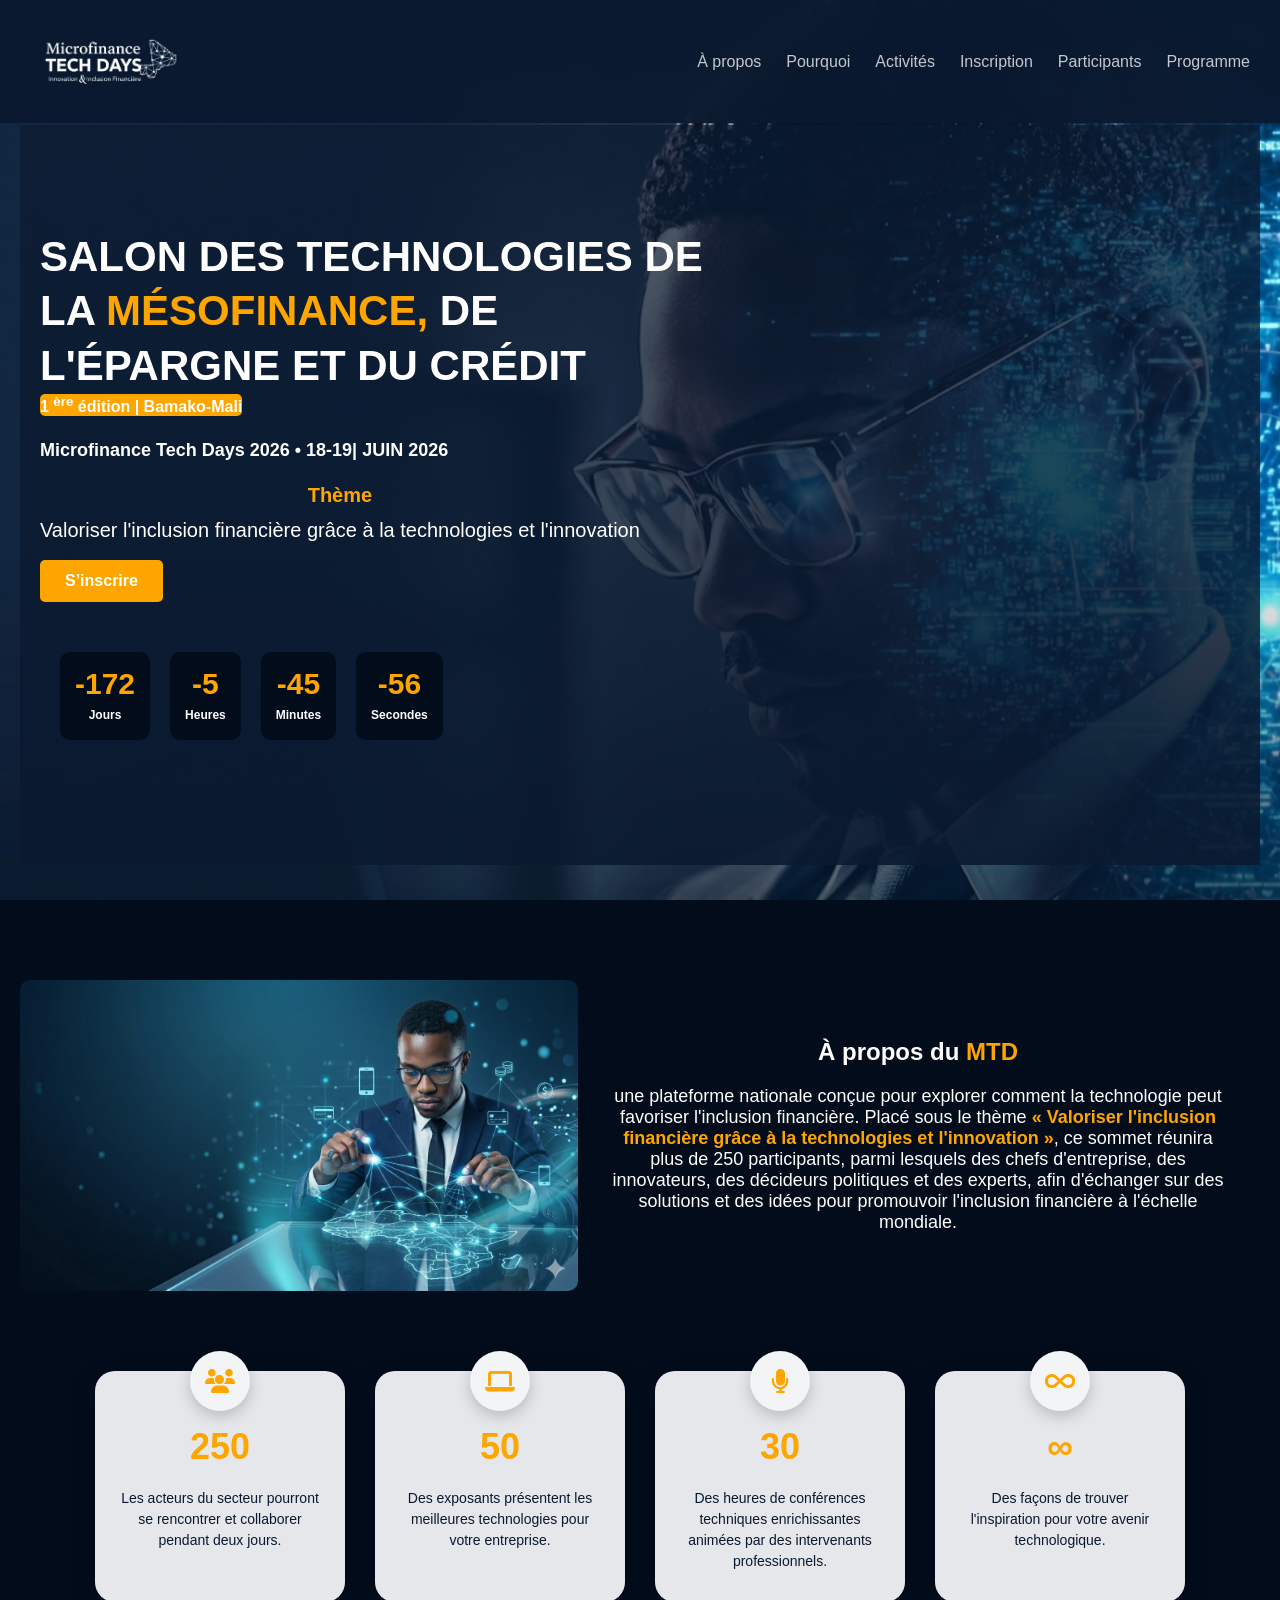
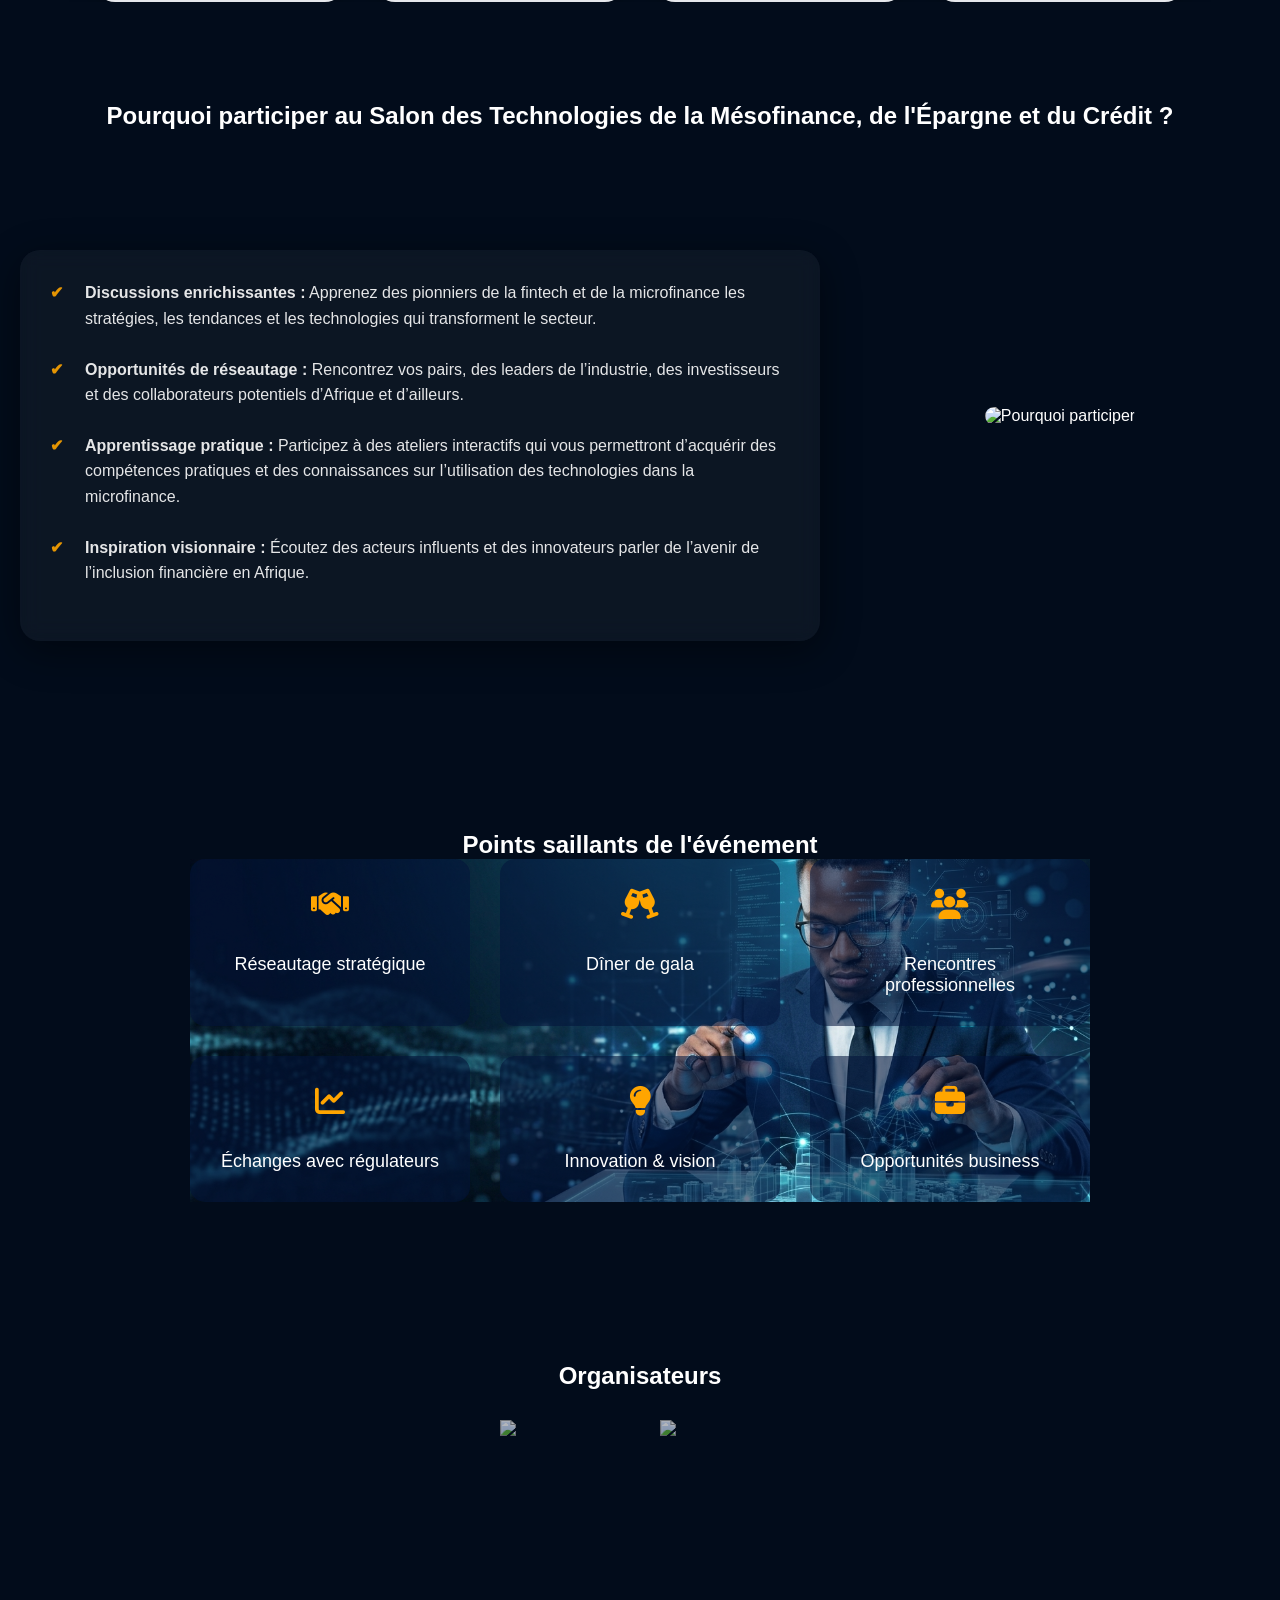
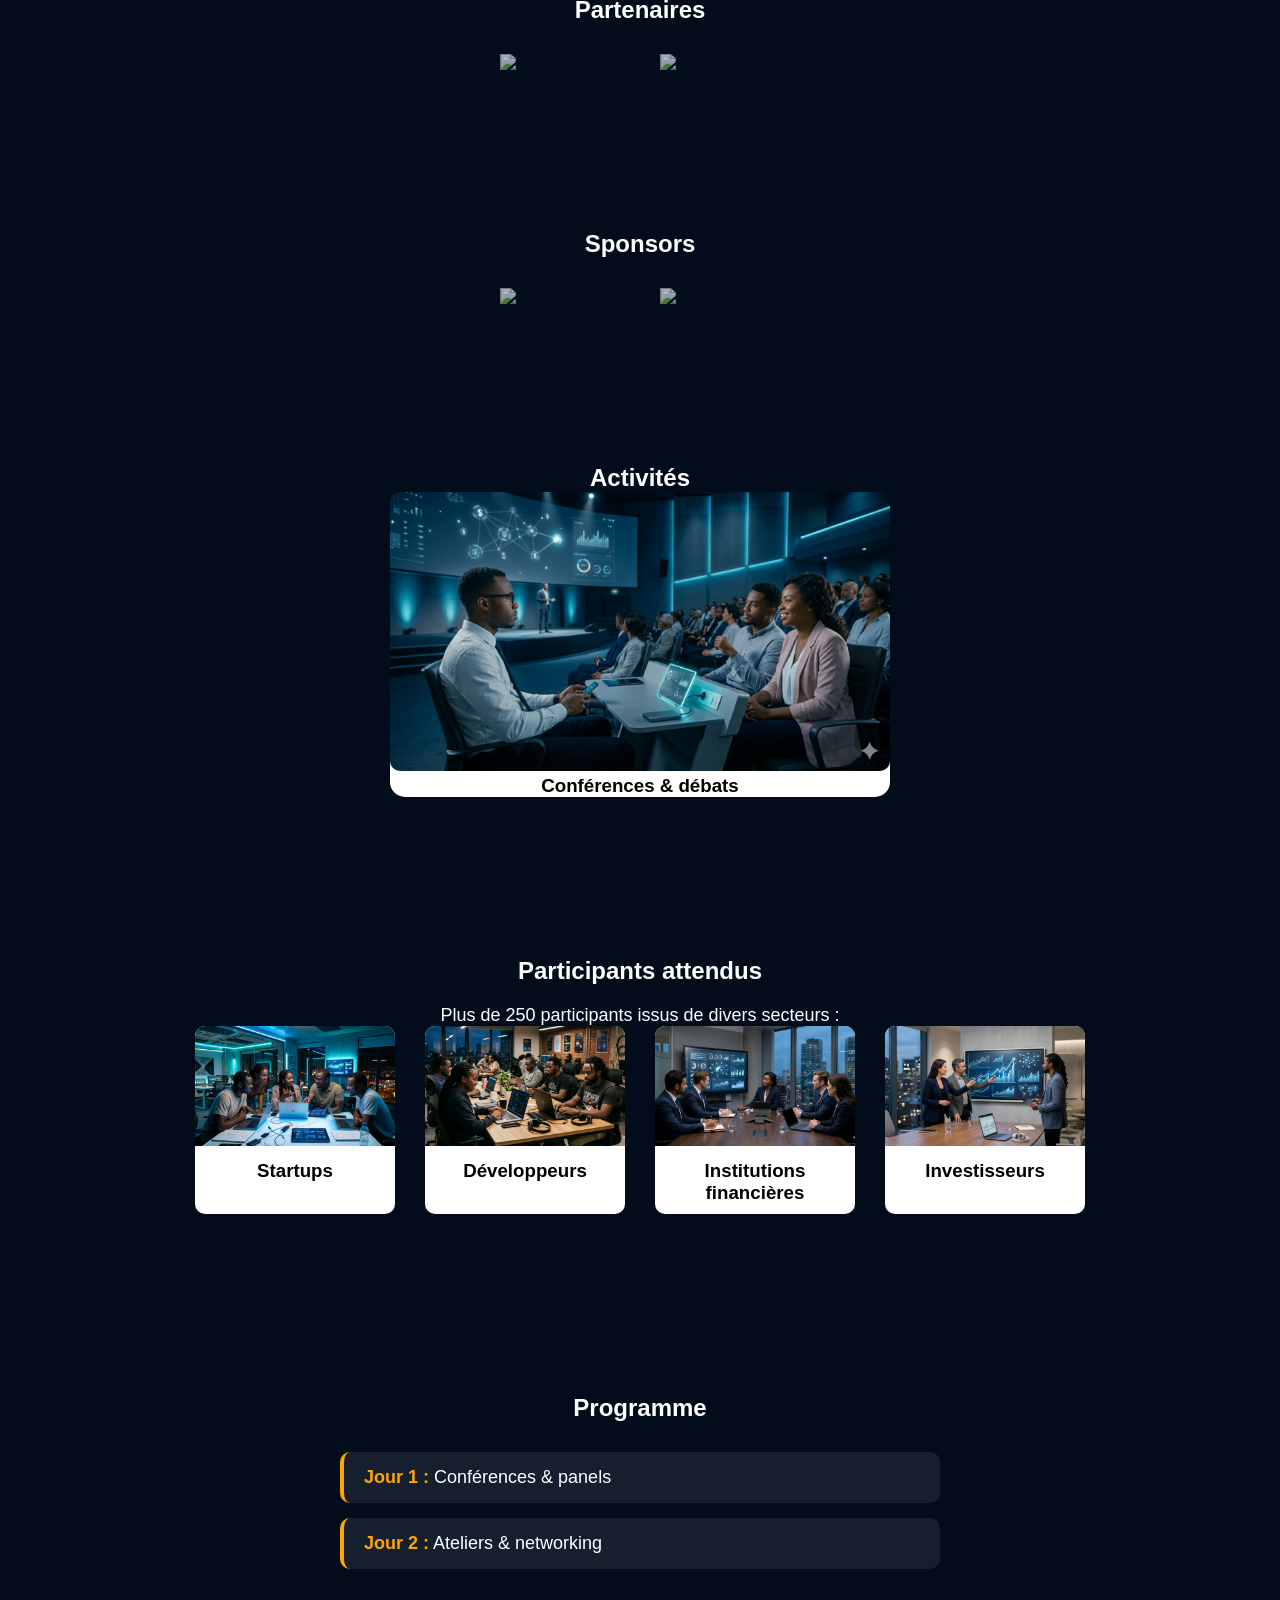
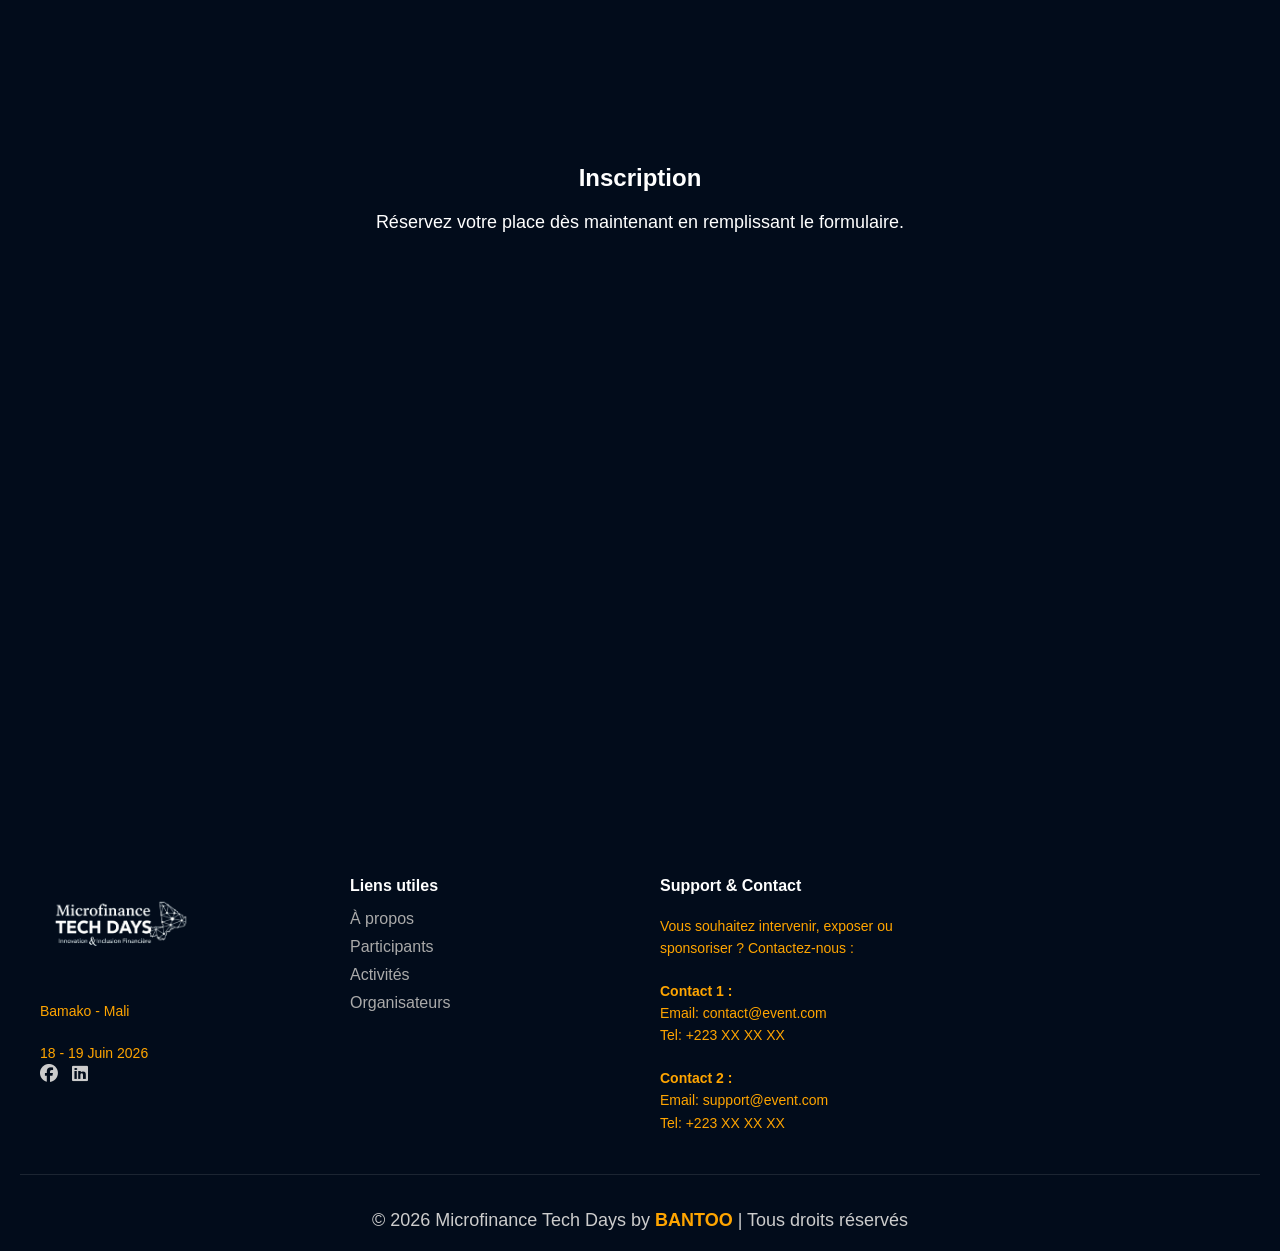
==== index.html @ 93ef6fa2 "Ajout de la setion sponsors, partenaires, organisateurs avec l'ajustement de la page et du footer" ====
<!DOCTYPE html>
<html lang="fr">
<head>
  <meta charset="UTF-8">
  <title>Microfinance Tech Days</title>
  <meta name="viewport" content="width=device-width, initial-scale=1.0">
  <link rel="stylesheet" href="https://cdnjs.cloudflare.com/ajax/libs/font-awesome/6.5.0/css/all.min.css">
  <link rel="stylesheet" href="style.css">
</head>
<body>

<!-- NAVBAR -->
<header>
  <nav class="navbar">
    
    <div class="nav-left">
      <img src="images/logos.png" alt="logo" class="navbar-logo">
    </div>
    <div class="menu-toggle">&#9776;</div>

    <ul class="nav-links">
      <li><a href="#about">À propos</a></li>
      <li><a href="#why">Pourquoi</a></li>
      <li><a href="#activities">Activités</a></li>
      <li><a href="#inscription">Inscription</a></li>
      <li><a href="#participants">Participants</a></li>
      <li><a href="#program">Programme</a></li>
    </ul>

  </nav>
</header>

<!-- HERO -->
<section id="accueil" class="hero ">
  <div class="overlay">
    <h1>SALON DES TECHNOLOGIES DE LA <strong >MÉSOFINANCE,</strong> DE L'ÉPARGNE ET DU CRÉDIT </h1>
    <h4 class="fade-in-delay">1 <sup>ère</sup> édition | Bamako-Mali</h4>
    <p class="fade-in-delay">Microfinance Tech Days 2026 • 18-19| JUIN 2026</p>

    <h2 class="fade-in-delay">Valoriser l'inclusion financière grâce à la technologies et l'innovation </h2>
    <a href="#inscription" class="btn fade-in-delay">S’inscrire</a>
    <div class="countdown">
    <div><span id="days">0</span><p>Jours</p></div>
    <div><span id="hours">0</span><p>Heures</p></div>
    <div><span id="minutes">0</span><p>Minutes</p></div>
    <div><span id="seconds">0</span><p>Secondes</p></div>
  </div>
  </div>
</section>

<!-- ABOUT -->
<section id="about" class="fade-up">
   <div class="about-container">
    <img src="images/about.png" alt="about">
    
    <div class="text">
      <h2>À propos du <strong >MTD</strong></h2>
      <p>
        une plateforme nationale conçue pour explorer comment la technologie peut favoriser l'inclusion financière. 
        Placé sous le thème <strong>« Valoriser l'inclusion financière grâce à la technologies et l'innovation »</strong>, ce sommet réunira 
        plus de 250 participants, parmi lesquels des chefs d'entreprise, des innovateurs, des décideurs politiques et des experts, 
        afin d'échanger sur des solutions et des idées pour promouvoir l'inclusion financière à l'échelle mondiale.
      </p>
    </div>
  </div>
</section>

<!-- STATS -->
<div class="stats">
  
  <div class="stat-card">
    <div class="icon"><i class="fas fa-users"></i></div>
    <h3>250</h3>
    <p>Les acteurs du secteur pourront se rencontrer et collaborer pendant deux jours.</p>
  </div>

  <div class="stat-card">
    <div class="icon"><i class="fas fa-laptop"></i></div>
    <h3>50</h3>
    <p>Des exposants présentent les meilleures technologies pour votre entreprise.</p>
  </div>

  <div class="stat-card">
    <div class="icon"><i class="fas fa-microphone"></i></div>
    <h3>30</h3>
    <p>Des heures de conférences techniques enrichissantes animées par des intervenants professionnels.</p>
  </div>

  <div class="stat-card">
    <div class="icon"><i class="fas fa-infinity"></i></div>
    <h3>∞</h3>
    <p>Des façons de trouver l'inspiration pour votre avenir technologique.</p>
  </div>

</div> 

<section id="why" class="fade-up">
  <h2>Pourquoi participer  au Salon des Technologies de la Mésofinance, de l'Épargne et du Crédit ?</h2>

  <div class="why-container">

    <div class="why-text">
      <ol>
        <li>
          <strong>Discussions enrichissantes :</strong>
          Apprenez des pionniers de la fintech et de la microfinance les stratégies, les tendances et les technologies qui transforment le secteur.
        </li>

        <li>
          <strong>Opportunités de réseautage :</strong>
          Rencontrez vos pairs, des leaders de l’industrie, des investisseurs et des collaborateurs potentiels d’Afrique et d’ailleurs.
        </li>

        <li>
          <strong>Apprentissage pratique :</strong>
          Participez à des ateliers interactifs qui vous permettront d’acquérir des compétences pratiques et des connaissances sur l’utilisation des technologies dans la microfinance.
        </li>

        <li>
          <strong>Inspiration visionnaire :</strong>
          Écoutez des acteurs influents et des innovateurs parler de l’avenir de l’inclusion financière en Afrique.
        </li>
      </ol>
    </div>

    <div class="why-image">
      <img src="images/why.png" alt="Pourquoi participer">
    </div>

  </div>
</section>
<!-- HIGHLIGHTS -->
<section id="highlights" class="fade-up">
  <h2>Points saillants de l'événement</h2>

  <div class="highlights-grid">

    <div class="highlight-item">
      <i class="fas fa-handshake"></i>
      <p>Réseautage stratégique</p>
    </div>

    <div class="highlight-item">
      <i class="fas fa-glass-cheers"></i>
      <p>Dîner de gala</p>
    </div>

    <div class="highlight-item">
      <i class="fas fa-users"></i>
      <p>Rencontres professionnelles</p>
    </div>

    <div class="highlight-item">
      <i class="fas fa-chart-line"></i>
      <p>Échanges avec régulateurs</p>
    </div>

    <div class="highlight-item">
      <i class="fas fa-lightbulb"></i>
      <p>Innovation & vision</p>
    </div>

    <div class="highlight-item">
      <i class="fas fa-briefcase"></i>
      <p>Opportunités business</p>
    </div>

  </div>
</section>

<!-- ORGANIZERS -->
<section id="organizers" class="fade-up">
  <h2>Organisateurs</h2>
  <div class="logos">
    <img src="images/org1.png">
    <img src="images/org2.png">
  </div>
</section>

<!-- PARTNERS -->
<section id="partners" class="fade-up">
  <h2>Partenaires</h2>
  <div class="logos">
    <img src="images/partner1.png">
      <img src="images/partner2.png">
  </div>
</section>

<!-- SPONSORS -->
<section id="sponsors" class="fade-up">
  <h2>Sponsors</h2>
  <div class="logos">
    <img src="images/sponsor1.png">
    <img src="images/sponsor2.png">
  </div>
</section>


<!-- ACTIVITIES -->
<section id="activities">
  <div class="activities-container">
    <h2>Activités</h2>
    <div class="carousel">
      <div class="card active">
        <img src="images/conference.png" alt="">
        <h3>Conférences & débats</h3>
      </div>

      <div class="card">
        <img src="images/exposition.png" alt="">
        <h3>Expositions & démonstrations</h3>
      </div>

      <div class="card">
        <img src="images/atelier.png" alt="">
        <h3>Ateliers</h3>
      </div>
    </div>
  </div>
</section>

<section id="participants" class="fade-up">
  <h2>Participants attendus</h2>
  <p>Plus de 250 participants issus de divers secteurs :</p>

  <div class="participants-container">
    
    <div class="participant-card">
      <img src="images/startup.png" alt="">
      <h3>Startups</h3>
    </div>

    <div class="participant-card">
      <img src="images/dev.png" alt="">
      <h3>Développeurs</h3>
    </div>

    <div class="participant-card">
      <img src="images/institution.png" alt="">
      <h3>Institutions financières</h3>
    </div>

    <div class="participant-card">
      <img src="images/investisseur.png" alt="">
      <h3>Investisseurs</h3>
    </div>

  </div>
</section>

<!-- PROGRAM -->
<section id="program" class="fade-up">
  <h2>Programme</h2>
  <p><strong>Jour 1 :</strong> Conférences & panels</p>
  <p><strong>Jour 2 :</strong> Ateliers & networking</p>
</section>

<!-- INSCRIPTION -->
<section id="inscription" class="fade-up">
  <h2>Inscription</h2>
  <p>Réservez votre place dès maintenant en remplissant le formulaire.</p>
  <div class="form-container"> 
    <iframe 
      src="https://forms.gle/xiPjMH4er3DZVUmT6"
      width="100%" 
      height="500"
      frameborder="0">
    </iframe>
  </div>
</section>

<!-- FOOTER -->
<footer>

  <div class="footer-container">

    <div class="footer-col">
      <img src="images/logos.png" alt="logo" class="footer-logo">
      <p>Bamako - Mali</p>
      <p>18 - 19 Juin 2026</p>

      <div class="socials" >
        <i class="fab fa-facebook"></i>
        <i class="fab fa-linkedin"></i>
      </div>
    </div>

    <div class="footer-col">
      <h4>Liens utiles</h4>
      <ul>
        <li><a href="#about">À propos</a></li>
        <li><a href="#participants">Participants</a></li>
        <li><a href="#activities">Activités</a></li>
        <li><a href="#organizers">Organisateurs</a></li>
      </ul>
    </div>

<!--     
    <div class="footer-col">
      <h4>Informations</h4>
      <ul>
        <li><a href="#">Politique de confidentialité</a></li>
        <li><a href="#">Conditions d'utilisation</a></li>
      </ul>
    </div> -->

    <div class="footer-col">
      <h4>Support & Contact</h4>
      <p>Vous souhaitez intervenir, exposer ou sponsoriser ? Contactez-nous :</p>

      <p><strong>Contact 1 :</strong><br>
      Email: contact@event.com<br>
      Tel: +223 XX XX XX</p>

      <p><strong>Contact 2 :</strong><br>
      Email: support@event.com<br>
      Tel: +223 XX XX XX</p>
    </div>

  </div>

  <div class="footer-bottom">
    <p>© 2026 Microfinance Tech Days by <strong style="color: orange;">BANTOO</strong> | Tous droits réservés</p>
  </div>

</footer>

<script src="script.js"></script>
</body>
</html>
---- style.css ----
* {
  margin: 0;
  padding: 0;
  box-sizing: border-box;
  font-family: 'Arial', sans-serif;
}

body {
  background: rgba(2,12,27,0.9);
  color: white;
}

p {
  margin-top: 20px;
  font-size: 18px;
}

/* NAVBAR ALIGNEMENT */
.navbar {
  display: flex;
  justify-content: space-between;
  align-items: center; 
  padding: 15px 30px;
  background: transparent; /* 🔥 clé */
  transition: 0.3s;
  position: fixed;
  width: 100%;
  /* background-color: #ecb131; */
  z-index: 1000;
  backdrop-filter: blur(10px);
}

.navbar.scrolled {
  background: #0a192f;
  box-shadow: 0 5px 20px rgba(0,0,0,0.3);
}

/* LOGO */
.navbar-logo {
  width: 150px;
  height: auto;
  /* filter: drop-shadow(0 0 5px white); */
  border-radius: 5px;
}

/* NAV LINKS */
.nav-links {
  display: flex;
  list-style: none;
  align-items: center;
}

.nav-links li {
  margin-left: 25px;
}

.nav-links a {
  color: #eaedf1d3; 
  text-decoration: none;
  transition: 0.3s;
}

.nav-links a:hover {
  color: orange;
}

/* HERO */
.hero {
  height: 100vh;
  background: url('images/backbg.png') no-repeat center center/cover;
  position: relative;
  opacity: 0;
  animation: heroFade 1s ease forwards;
  transform: translateY(30px);
}
.fade-in-delay {
  opacity: 0;
  transform: translateY(20px);
  animation: heroFade 1s ease forwards;
  animation-delay: 0.5s;
}
.overlay {
  margin-top: 45px ;
  /* position: relative; */
  width: 100%;
  height: 100%;
  background: linear-gradient(
    rgba(10,25,47,0.7),
    rgba(10,25,47,0.9)
  );
  display: flex;
  flex-direction: column;
  align-items: flex-start; 
  padding-left: 20px;
  justify-content: center;
  align-items: flex-start;
}
.overlay h1 {
  font-size: 42px;
  font-weight: 800;
  line-height: 1.3;
  text-transform: uppercase;
  text-align: left;
  max-width: 700px;
  /* padding: 50px 0; */
}

.overlay h1 strong {
  color: orange;
}

.overlay h4 {
  display: inline-block;
  text-align: right;
  background-color: orange;
  color: white;
  line-height: 1.2;
  height: fit-content;
  border-radius: 5px;
  font-weight: bold;
  font-weight: italic;
  align-self:flex-start;
}

.overlay p {
  /* margin-top: 15px; */
  font-size: 18px;
  font-weight: 600;
  max-width: 600px;
  line-height: 1.6;
}

.overlay h2 {
  margin-top: 15px;
  font-size: 20px;
  font-weight: 400;
  max-width: 600px;
  line-height: 1.5;
}
.overlay h2::before {
  content: "Thème";
  display: block;
  color: orange;
  font-weight: bolder;
  font-family: Impact, Haettenschweiler, 'Arial Narrow Bold', sans-serif;
  margin-bottom: 5px;
}

.btn {
  margin-top: 15px;
  padding: 10px 20px;
  text-align: center;
  justify-content: center;
  background: orange;
  color: white;
  font-weight: bold;
  border: none;
  border-radius: 5px;
  max-width: 200px;
  padding: 12px 25px;
  text-decoration: none;
  transition: 0.3s;
}


/* SECTIONS */
section {
  padding: 80px 20px;
  text-align: center;
  background-color: #020c1b;
}

/* ABOUT */
.about-container {
  display: flex;
  align-items: center;
  gap: 30px;
  flex-wrap: wrap;

}

.about-container img {
  width: 45%;
  border-radius: 10px;

}

.about-container .text {
  width: 50%;

}

.about-container strong {
  color: orange;
  font-weight: bold;
}

/*Activities*/

.activities-container {
  max-width: 1200px;
  margin: auto;
}

.carousel {

  position: relative;
  width: 500px;
  margin: auto;
}

.card {
  display: none;
  text-align: center;
  background: white;
  color: black;
  /* padding: 5px; */
  border-radius: 15px;
  transition: 0.5s;
}

.card img {
  width: 100%;
  border-radius: 10px;
}

.card.active {
  display: block;
}

.card:hover {
  transform: scale(1.05);
}

/* Participant Card */

.participants-container {
  display: flex;
  justify-content: center;
  gap: 30px;
  flex-wrap: wrap;
}

.participant-card {
  width: 200px;
  background: white;
  color: black;
  border-radius: 10px;
  overflow: hidden;
  transition: 0.3s;
}

.participant-card img {
  width: 100%;
  height: 120px;
  object-fit: cover;
}

.participant-card h3 {
  padding: 10px;
}

.participant-card:hover {
  transform: translateY(-5px);
}

.card,
.participant-card,
.highlight-item {
  transition: transform 0.3s ease, box-shadow 0.3s ease;
}

.card:hover,
.participant-card:hover,
.highlight-item:hover {
  box-shadow: 0 10px 30px rgba(0,0,0,0.3);
}

/* HIGHLIGHTS */
#highlights {
  position: relative;
  padding: 80px 20px;
  text-align: center;
  overflow: hidden;
}
.highlights h2 {
  margin-bottom: 40px;

}
.highlights-grid {
  display: grid;
  grid-template-columns: repeat(3, 1fr);
  background: url('images/bg.png') no-repeat center center/cover;
  gap: 30px;
  max-width: 900px;
  margin: auto;
}

.highlight-item {
  position: relative;
  background: rgba(2, 20, 59, 0.568);
  padding: 30px;
  border-radius: 15px;
  transition: 0.3s;
  overflow: hidden;
}

.highlight-item i {
  font-size: 30px;
  color: orange;
  margin-bottom: 15px;
}

.highlight-item::before {
  content: "";
  position: absolute;
  width: 100%;
  height: 0%;
  bottom: 0;
  left: 0;
  background: rgba(255,165,0,0.1);
  transition: 0.4s;
}

.highlight-item:hover::before {
  height: 100%;
}

.highlight-item:hover {
  transform: translateY(-8px);
  background: rgba(255,255,255,0.1);
}


/* Logos of partners, sponsors and organizers */
.logos {
  display: flex;
  justify-content: center;
  gap: 40px;
  flex-wrap: wrap;
  margin-top: 30px;
}

.logos img {
  width: 120px;
  opacity: 0.7;
  transition: 0.3s;
}

.logos img:hover {
  opacity: 1;
  transform: scale(1.05);
}

#organizers,
#partners,
#sponsors {
  padding: 80px 20px;
  text-align: center;
}

/* Fade-up Animation */
.fade-up {
  opacity: 0;
  transform: translateY(40px);
  transition: all 0.8s ease;
}

.fade-up.show {
  opacity: 1;
  transform: translateY(0);
}

/* COUNTDOWN */
.countdown {
  display: flex;
  justify-content: center;
  gap: 20px;
  margin-top: 30px;
  flex-wrap: wrap;
  padding: 20px;
  border-radius: 10px;
}

.countdown div {
  background: #020c1b;
  padding: 15px;
  border-radius: 10px;
  min-width: 70px;
  transition: 0.3s;
}

.countdown div:hover {
  transform: scale(1.1);
  background: #020c1b65;
}

.countdown span {
  font-size: 30px;
  font-weight: bolder;
  color: orange;
}


.countdown p {
  font-size: 12px;
  margin-top: 5px;
}

/* WHY SECTION */
#why {
  background: #020c1b;
  padding: 100px 20px;
}

#why h2 {
  text-align: center;
  margin-bottom: 50px;
}

/* Section WHY */
.why-container {
  display: flex;
  align-items: center;
  justify-content: center;
  gap: 40px;
  flex-wrap: wrap;
}

.why-text {
  max-width: 800px;
  margin: 40px auto;
  padding: 30px;
  background: rgba(255, 255, 255, 0.05);
  border-radius: 20px;
  backdrop-filter: blur(10px);
  box-shadow: 0 10px 40px rgba(0,0,0,0.5);
  text-align: left;
  opacity: 0.9;
  transform: translateY(30px);
  animation: fadeInUp 1s ease forwards;
}

.why-text ol {
  list-style: none;
}

.why-text li {
  margin-bottom: 25px;
  position: relative;
  padding-left: 35px;
  line-height: 1.6;
}

.why-text li::before {
  content: "✔";
  position: absolute;
  left: 0;
  color: orange;
  font-weight: bold;
}

/* TITRES */
.why-text strong {
  color: white;
}

/* IMAGE */
.why-image {
  flex: 1;
  min-width: 300px;
  text-align: center;
}

.why-image img {
  width: 100%;
  max-width: 400px;
  border-radius: 10px;
}

@keyframes fadeUp {
  to {
    opacity: 1;
    transform: translateY(0);
  }
}

/* STATS SECTION */
.stats {
  display: flex;
  justify-content: center;
  gap: 30px;
  flex-wrap: wrap;
  background: #020c1b;
}

.stat-card {
  background: #e5e7eb;
  color: #0a192f;
  width: 250px;
  padding: 30px 20px;
  border-radius: 20px;
  text-align: center;
  position: relative;
  transition: 0.3s;
  box-shadow: 0 10px 30px rgba(0,0,0,0.2);
}

.stat-card:hover {
  transform: translateY(-10px);
}

/* ICON */
.stat-card .icon {
  width: 60px;
  height: 60px;
  background: #f3f4f6;
  border-radius: 50%;
  display: flex;
  align-items: center;
  justify-content: center;
  margin: -50px auto 15px;
  box-shadow: 0 5px 15px rgba(0,0,0,0.2);
}

.stat-card .icon i {
  color: orange;
  font-size: 24px;
}

/* CHIFFRES */
.stat-card h3 {
  font-size: 36px;
  color: orange;
  margin: 10px 0;
}

/* TEXTE */
.stat-card p {
  font-size: 14px;
  line-height: 1.5;
}

/* PROGRAM SECTION */
#program {
  background: #020c1b;
  padding: 100px 20px;
}

#program h2 {
  margin-bottom: 30px;
}

/* Style des lignes Jour */
#program p {
  background: rgba(255, 255, 255, 0.08);
  padding: 15px 20px;
  margin: 15px auto;
  max-width: 600px;
  border-radius: 10px;
  text-align: left;
  transition: 0.3s;
  border-left: 4px solid orange;
}

/* Hover effet pro */
#program p:hover {
  background: rgba(255, 255, 255, 0.15);
  transform: translateX(5px);
}

/* Jour en valeur */
#program strong {
  color: orange;
}
.form-container {
  max-width: 800px;
  margin: auto;
}

/* FOOTER */
footer {
  background: #020c1b;
  padding: 60px 20px 20px;
  color: #ccc;
}

/* CONTAINER */
.footer-container {
  display: grid;
  grid-template-columns: repeat(4, 1fr);
  gap: 40px;
  max-width: 1200px;
  margin: auto;
}

/* COL */
.footer-col h4 {
  margin-bottom: 15px;
  color: white;
}

.footer-col p {
  font-size: 14px;
  line-height: 1.6;
  color: orange;
}

.footer-col ul {
  list-style: none;
}

.footer-col ul li {
  margin-bottom: 10px;
}

.footer-col ul li a {
  color: #aaa;
  text-decoration: none;
  transition: 0.3s;
}

.footer-col ul li a:hover {
  color: orange;
}



/* LOGO */
.footer-logo {
  width: 150px;
  margin-bottom: 10px;
}

/* SOCIALS */
.socials i {
  margin-right: 10px;
  font-size: 18px;
  cursor: pointer;
  transition: 0.3s;
}

.socials i:hover {
  color: orange;
}

/* BOTTOM */
.footer-bottom {
  text-align: center;
  border-top: 1px solid rgba(255,255,255,0.1);
  margin-top: 40px;
  padding-top: 15px;
  font-size: 14px;
}
.menu-toggle {
  display: none;
  font-size: 25px;
  cursor: pointer;
}

/* MOBILE */
@media (max-width: 768px) {

  .menu-toggle {
    display: block;
  }

  .nav-links {
    position: absolute;
    top: 60px;
    right: 0;
    background: #0a192f;
    flex-direction: column;
    width: 200px;
    display: none;
  }

  .nav-links.active {
    display: flex;
  }

  .nav-links li {
    margin: 15px 0;
    text-align: center;
  }

  .about-container {
    flex-direction: column;
  }

  .overlay {
    padding: 20px;
    align-items: center;
    text-align: center;
  }

  .overlay h1 {
    font-size: 28px;
  }

  .hero-header {
    flex-direction: column;
    align-items: center;
  }

  .edition {
    margin-top: 10px;
  }

  img {
  max-width: 100%;
  height: auto;
}

.participants-container,
  .speakers-container {
    flex-direction: column;
    align-items: center;
  }
}

@media (max-width: 992px) {
  .highlights-grid {
    grid-template-columns: repeat(2, 1fr);
  }
  .footer-container {
    grid-template-columns: repeat(2, 1fr);
  }

}


@media (max-width: 600px) {
  .highlights-grid {
    grid-template-columns: 1fr;
  }
  .footer-container {
    grid-template-columns: 1fr;
    text-align: center;
  }

  .socials {
    margin-top: 10px;
  }
}

@keyframes heroFade {
  to {
    opacity: 1;
    transform: translateY(0);
  }
}

 @media (max-width: 768px) { 
  
  .hero {
    height: 60vh;
  }
  .overlay {
    padding: 20px;
  }
  .overlay h1 {
    font-size: 28px;
  }
  .overlay p {
    font-size: 16px;
  }
  .btn {
    padding: 8px 16px;
    font-size: 14px;
  }
  .card {
    width: 100%;

  }
  .navbar .nav-links {
        display: none;
        flex-direction: column;
        width: 100%;
        position: absolute;
        top: 60px;
        left: 0;
        background-color: #333;
        text-align: center;
        padding: 1rem 0;
        gap: 15px;
        
    }

    .navbar .nav-links li {
        margin: 0.8rem 0;
    }
  .carousel {
    width: 100%;
  }
  .about-container {
    flex-direction: column;
  }

  .about-container img,
  .about-container .text {
    width: 100%;
  }

  .stats {
    flex-direction: column;
    align-items: center;
  }

  .stat-card {
    width: 90%;
  }
}
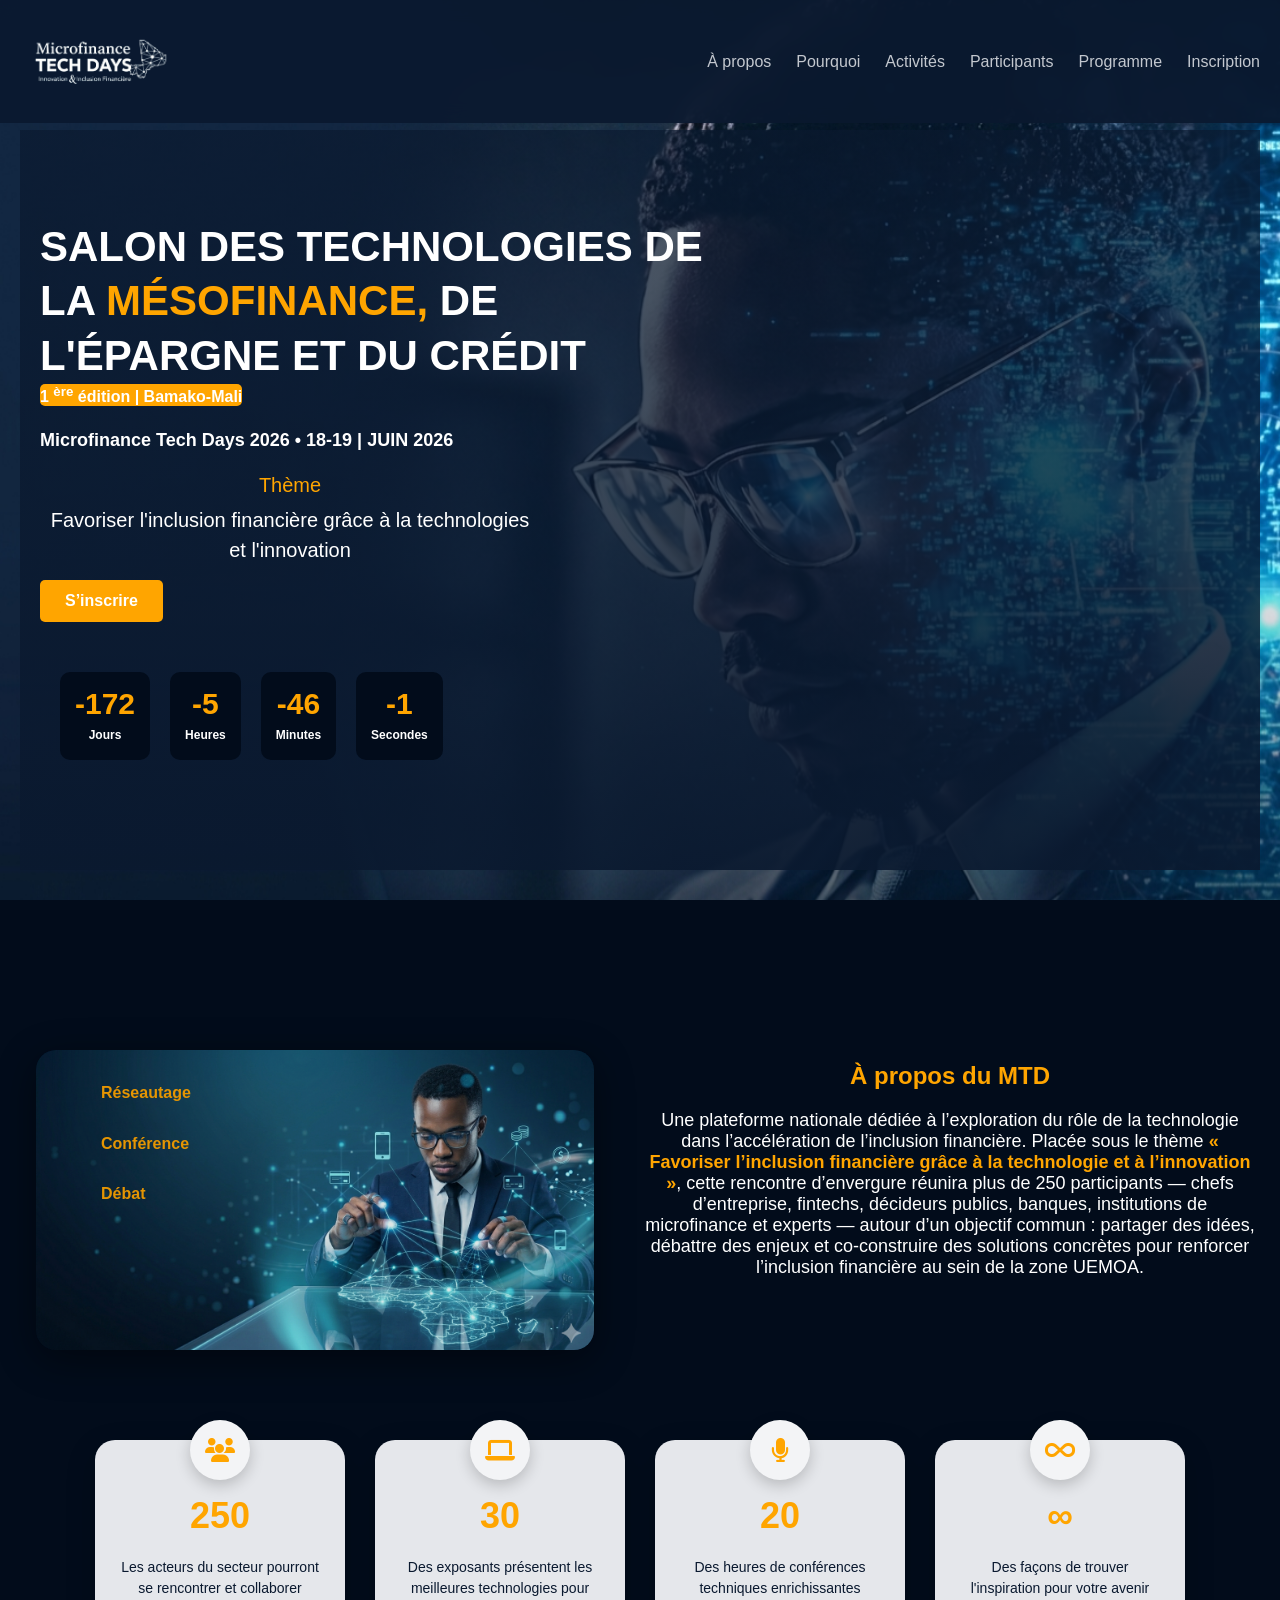
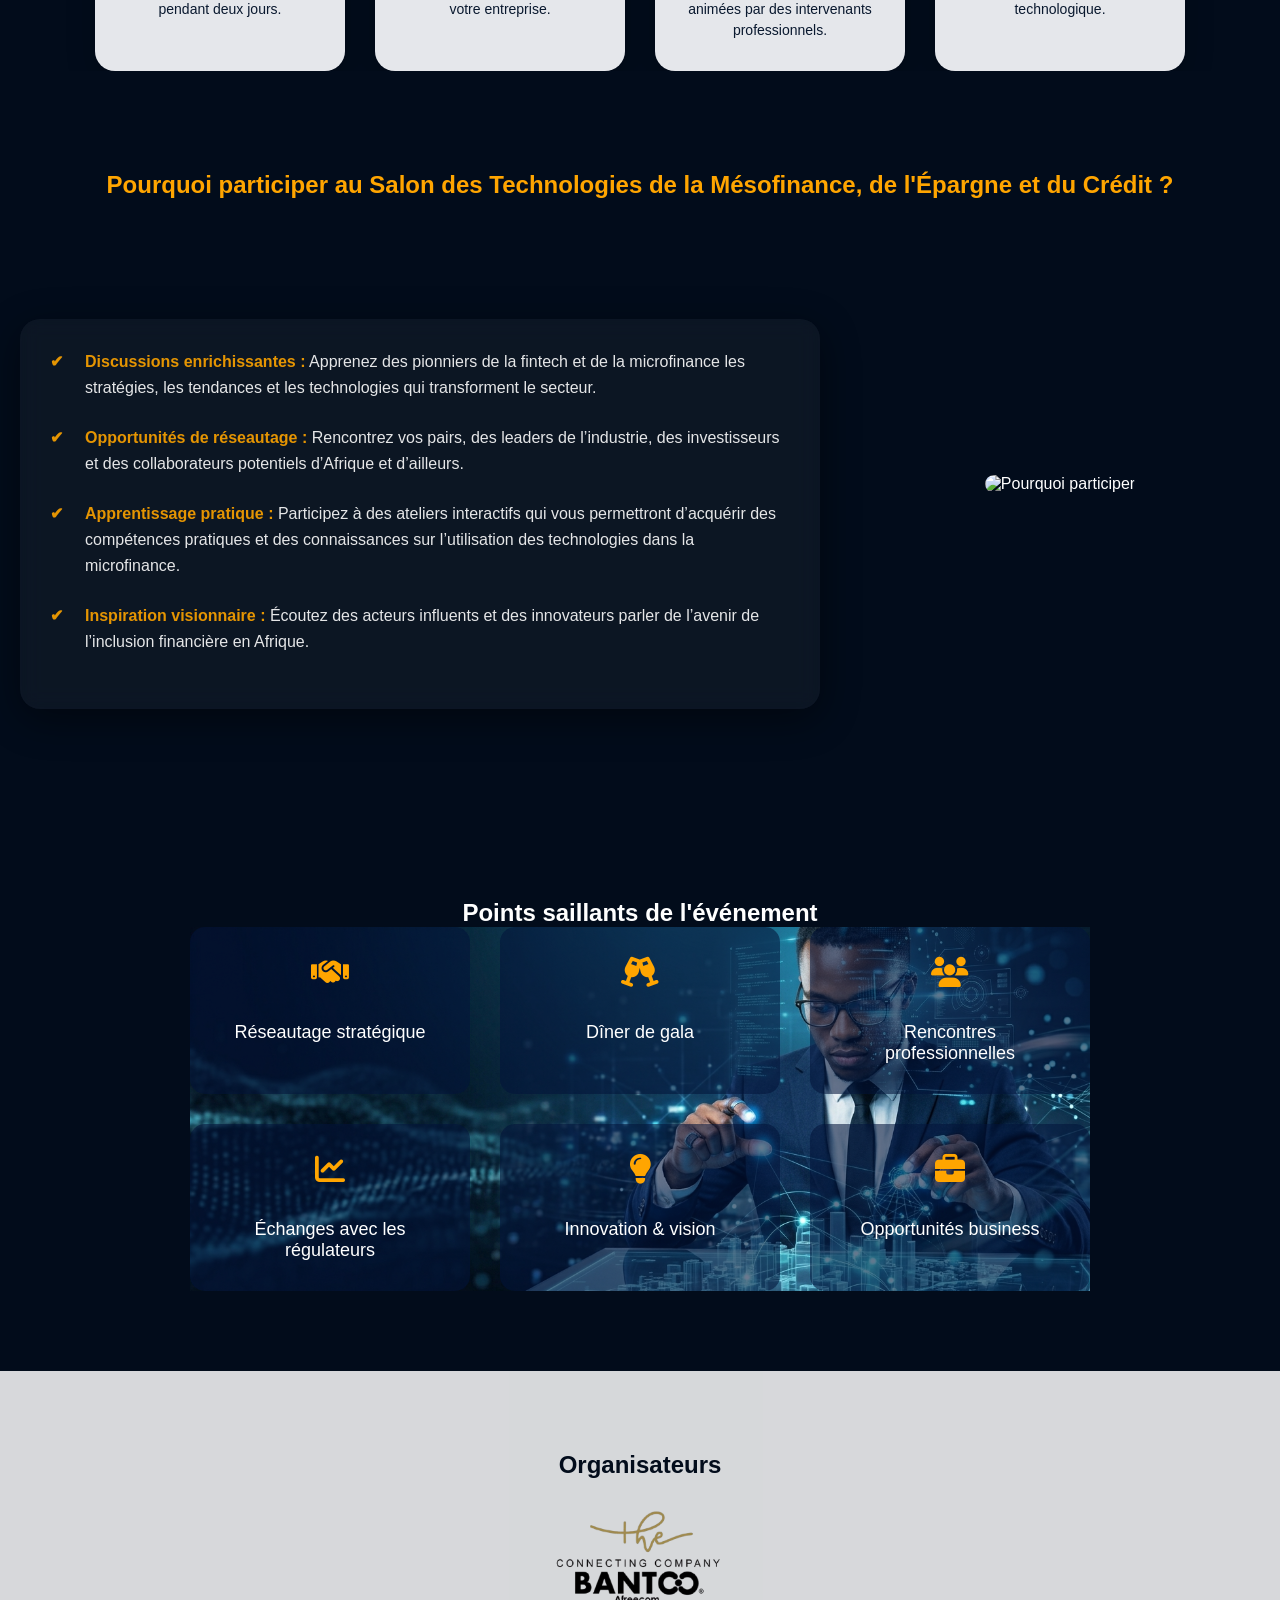
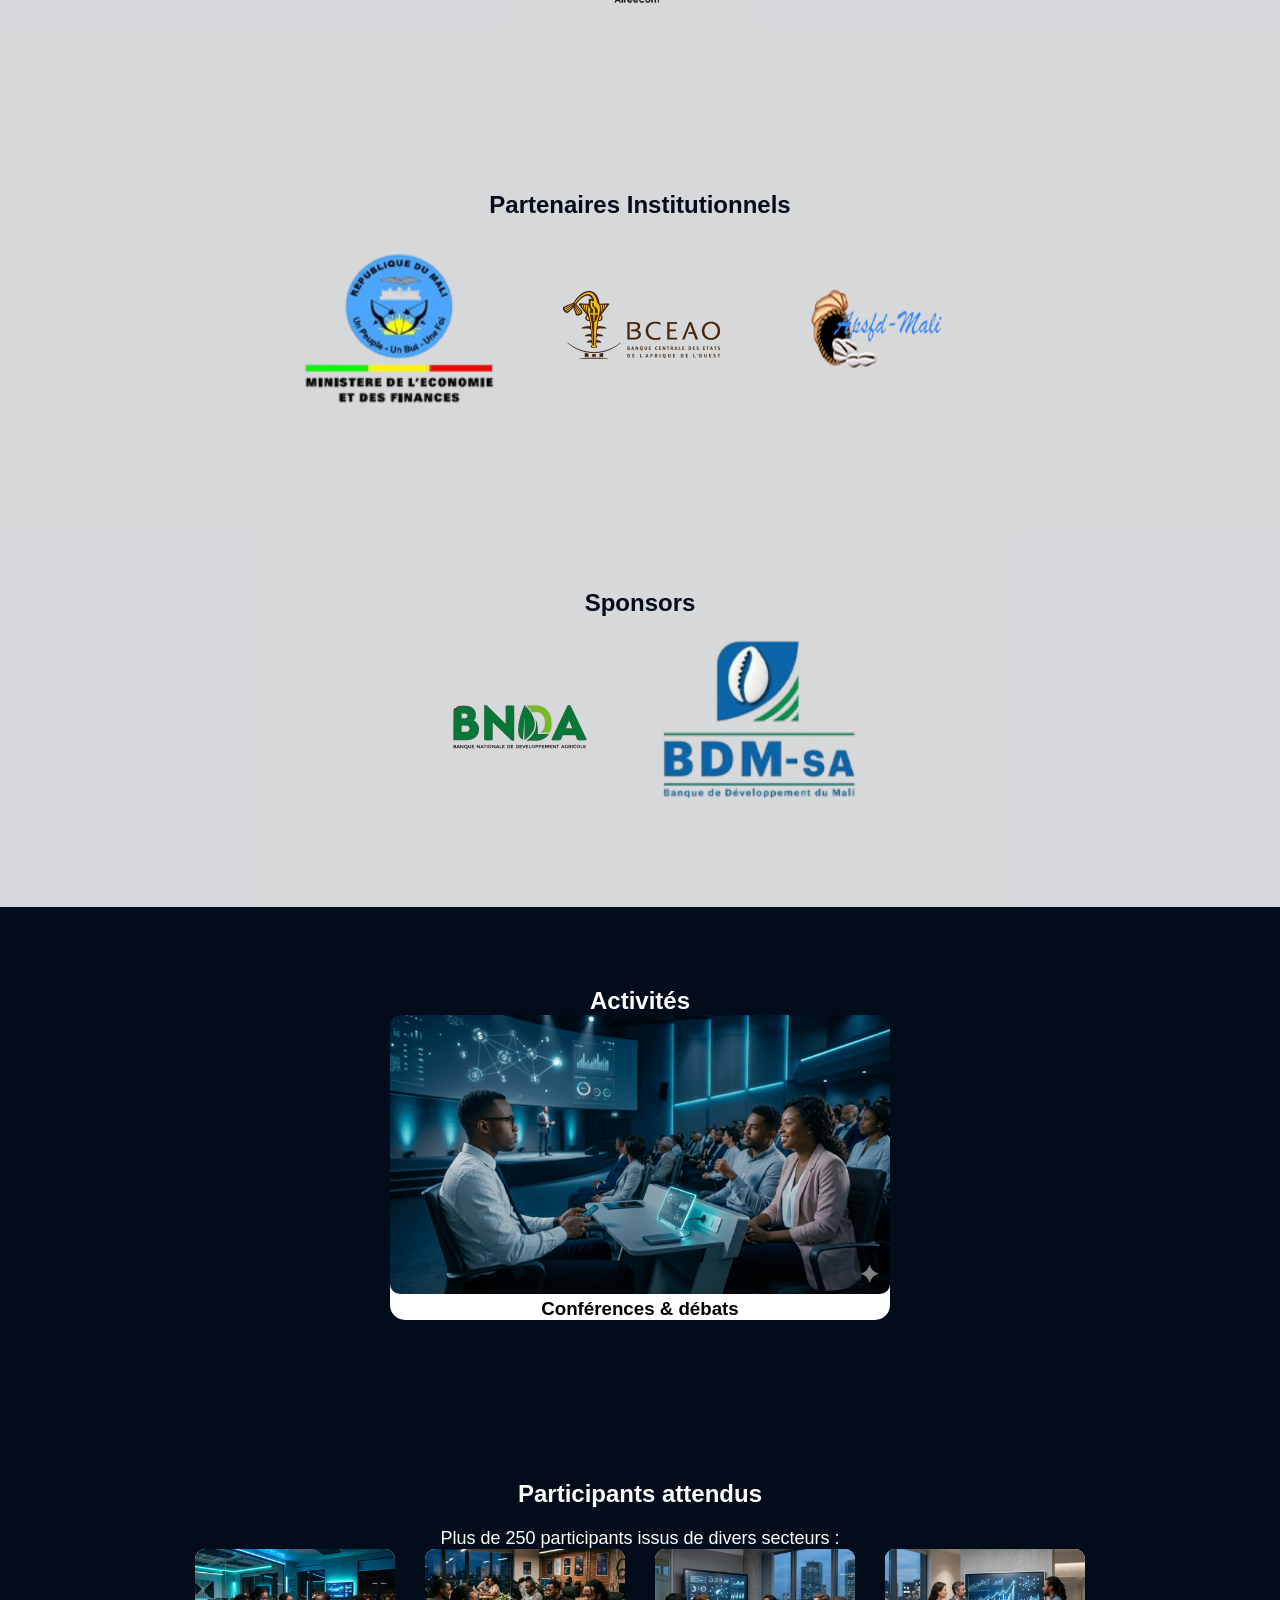
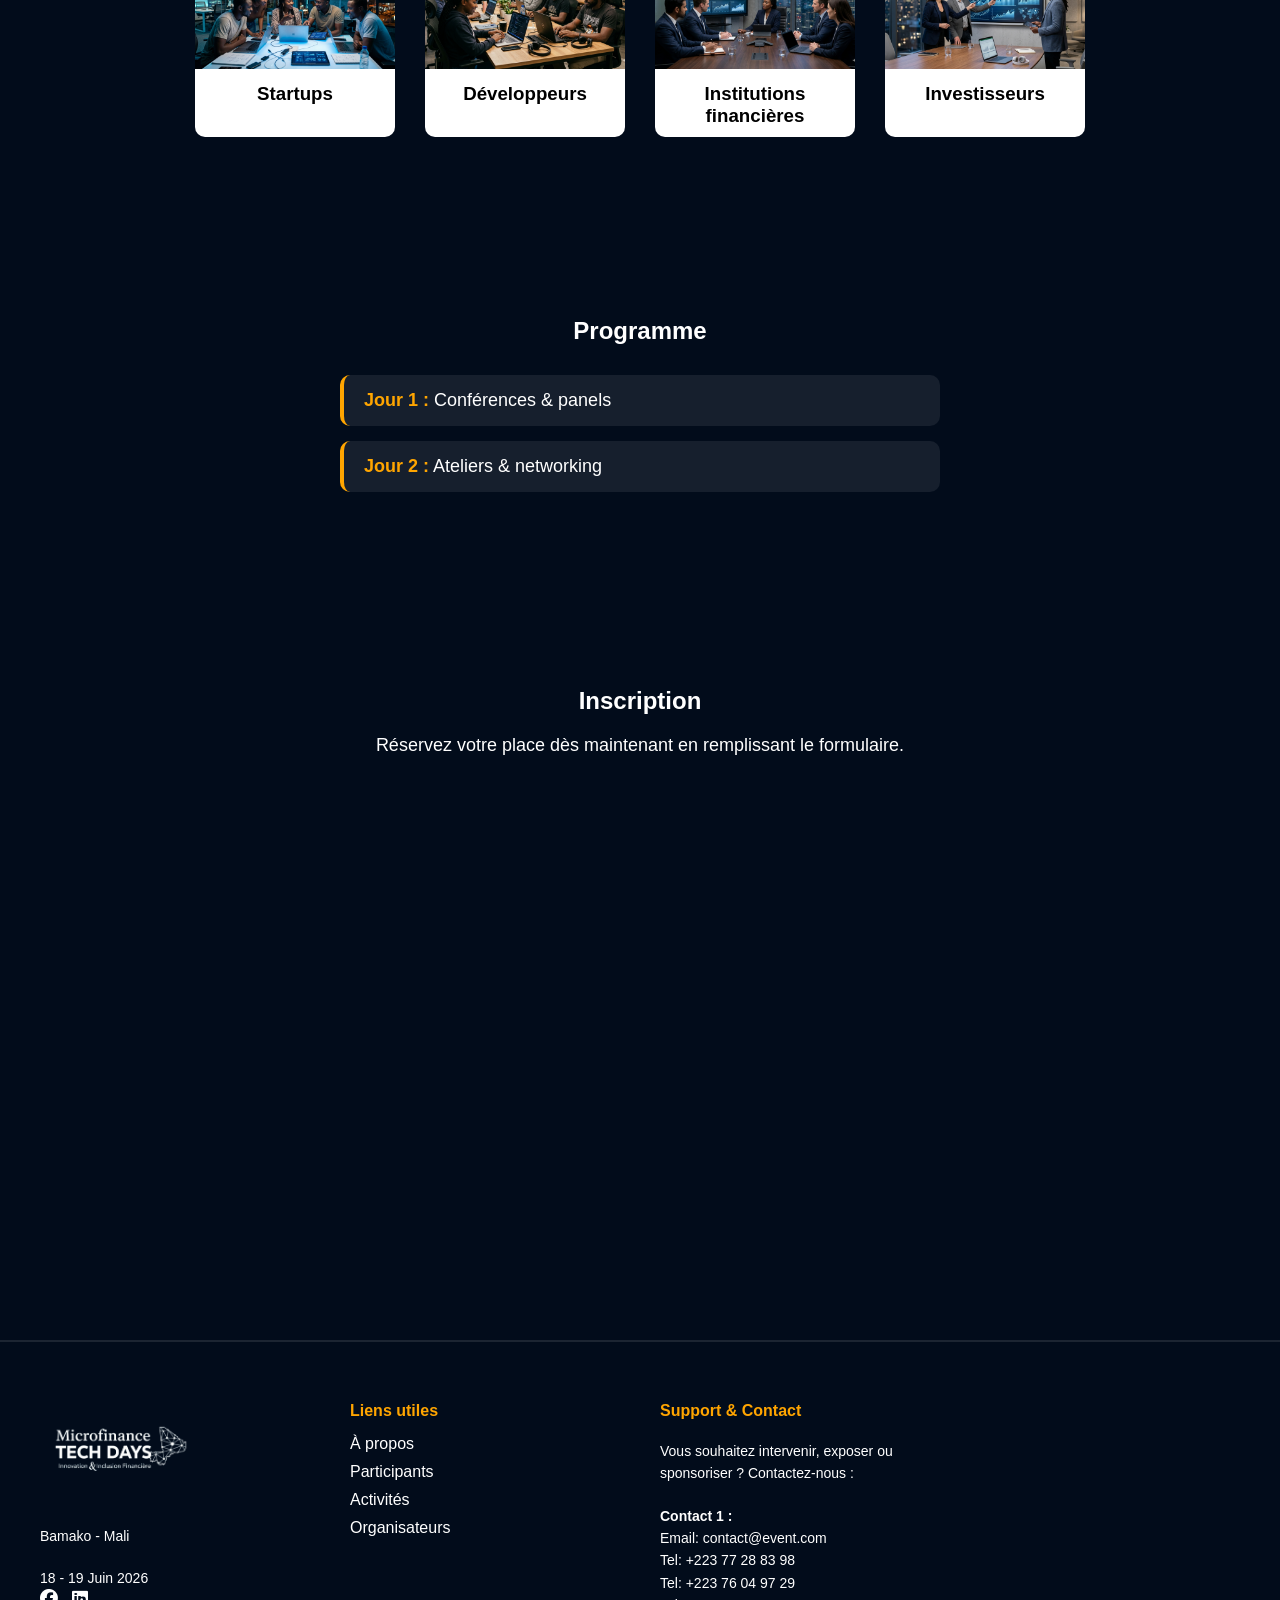
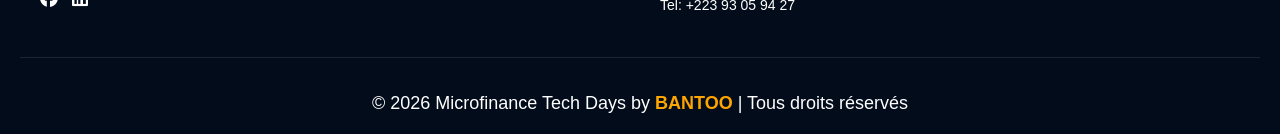
==== commit 1b996b9c: "Ajustement des images des logos, partenaires et sponsors" ====
--- a/index.html
+++ b/index.html
@@ -22,9 +22,9 @@
       <li><a href="#about">À propos</a></li>
       <li><a href="#why">Pourquoi</a></li>
       <li><a href="#activities">Activités</a></li>
-      <li><a href="#inscription">Inscription</a></li>
       <li><a href="#participants">Participants</a></li>
       <li><a href="#program">Programme</a></li>
+      <li><a href="#inscription">Inscription</a></li>
     </ul>
 
   </nav>
@@ -35,9 +35,9 @@
   <div class="overlay">
     <h1>SALON DES TECHNOLOGIES DE LA <strong >MÉSOFINANCE,</strong> DE L'ÉPARGNE ET DU CRÉDIT </h1>
     <h4 class="fade-in-delay">1 <sup>ère</sup> édition | Bamako-Mali</h4>
-    <p class="fade-in-delay">Microfinance Tech Days 2026 • 18-19| JUIN 2026</p>
-
-    <h2 class="fade-in-delay">Valoriser l'inclusion financière grâce à la technologies et l'innovation </h2>
+    <p class="fade-in-delay">Microfinance Tech Days 2026 • 18-19 | JUIN 2026</p>
+
+    <h2 class="fade-in-delay">Favoriser l'inclusion financière grâce à la technologies et l'innovation </h2>
     <a href="#inscription" class="btn fade-in-delay">S’inscrire</a>
     <div class="countdown">
     <div><span id="days">0</span><p>Jours</p></div>
@@ -51,15 +51,21 @@
 <!-- ABOUT -->
 <section id="about" class="fade-up">
    <div class="about-container">
-    <img src="images/about.png" alt="about">
+    <div class="content">
+      <ul>
+        <ol> <li><strong>Réseautage</strong></li></ol>
+        <ol><li><strong>Conférence</strong></li></ol>
+        <ol><li><strong>Débat</strong></li></ol>
+      </ul>
+    </div>
+    <!-- <img src="images/about.png" alt="about"> -->
     
     <div class="text">
       <h2>À propos du <strong >MTD</strong></h2>
       <p>
-        une plateforme nationale conçue pour explorer comment la technologie peut favoriser l'inclusion financière. 
-        Placé sous le thème <strong>« Valoriser l'inclusion financière grâce à la technologies et l'innovation »</strong>, ce sommet réunira 
-        plus de 250 participants, parmi lesquels des chefs d'entreprise, des innovateurs, des décideurs politiques et des experts, 
-        afin d'échanger sur des solutions et des idées pour promouvoir l'inclusion financière à l'échelle mondiale.
+        Une plateforme nationale dédiée à l’exploration du rôle de la technologie dans l’accélération de l’inclusion financière.
+        Placée sous le thème <strong>« Favoriser l’inclusion financière grâce à la technologie et à l’innovation »</strong>, cette rencontre d’envergure réunira plus de 250 participants — chefs d’entreprise, fintechs, décideurs publics, banques, institutions de microfinance et experts — autour d’un objectif commun : partager des idées, débattre des enjeux et co-construire des solutions concrètes pour 
+        renforcer l’inclusion financière au sein de la zone UEMOA.
       </p>
     </div>
   </div>
@@ -76,13 +82,13 @@
 
   <div class="stat-card">
     <div class="icon"><i class="fas fa-laptop"></i></div>
-    <h3>50</h3>
+    <h3>30</h3>
     <p>Des exposants présentent les meilleures technologies pour votre entreprise.</p>
   </div>
 
   <div class="stat-card">
     <div class="icon"><i class="fas fa-microphone"></i></div>
-    <h3>30</h3>
+    <h3>20</h3>
     <p>Des heures de conférences techniques enrichissantes animées par des intervenants professionnels.</p>
   </div>
 
@@ -129,8 +135,10 @@
 
   </div>
 </section>
+
 <!-- HIGHLIGHTS -->
 <section id="highlights" class="fade-up">
+
   <h2>Points saillants de l'événement</h2>
 
   <div class="highlights-grid">
@@ -152,7 +160,7 @@
 
     <div class="highlight-item">
       <i class="fas fa-chart-line"></i>
-      <p>Échanges avec régulateurs</p>
+      <p>Échanges avec  les régulateurs</p>
     </div>
 
     <div class="highlight-item">
@@ -172,17 +180,18 @@
 <section id="organizers" class="fade-up">
   <h2>Organisateurs</h2>
   <div class="logos">
-    <img src="images/org1.png">
-    <img src="images/org2.png">
+    <img src="images/organisateur.png">
   </div>
 </section>
 
 <!-- PARTNERS -->
 <section id="partners" class="fade-up">
-  <h2>Partenaires</h2>
+  <h2>Partenaires Institutionnels</h2>
   <div class="logos">
-    <img src="images/partner1.png">
-      <img src="images/partner2.png">
+    <img src="images/Mnn.png">
+    <img src="images/bceaolog.png">
+    <img src="images/sponlog.png">
+    
   </div>
 </section>
 
@@ -190,8 +199,8 @@
 <section id="sponsors" class="fade-up">
   <h2>Sponsors</h2>
   <div class="logos">
-    <img src="images/sponsor1.png">
-    <img src="images/sponsor2.png">
+    <img src="images/bnda_mali_logo.png">
+    <img src="images/bdmss.png">
   </div>
 </section>
 
@@ -310,11 +319,9 @@
 
       <p><strong>Contact 1 :</strong><br>
       Email: contact@event.com<br>
-      Tel: +223 XX XX XX</p>
-
-      <p><strong>Contact 2 :</strong><br>
-      Email: support@event.com<br>
-      Tel: +223 XX XX XX</p>
+      Tel: +223 77 28 83 98 <br>
+      Tel: +223 76 04 97 29<br>
+      Tel: +223 93 05 94 27</p>
     </div>
 
   </div>
--- a/style.css
+++ b/style.css
@@ -20,8 +20,8 @@
   display: flex;
   justify-content: space-between;
   align-items: center; 
-  padding: 15px 30px;
-  background: transparent; /* 🔥 clé */
+  padding: 15px 20px;
+  background: transparent; 
   transition: 0.3s;
   position: fixed;
   width: 100%;
@@ -80,8 +80,8 @@
   animation-delay: 0.5s;
 }
 .overlay {
-  margin-top: 45px ;
-  /* position: relative; */
+  margin-top: 50px ;
+  position: relative;
   width: 100%;
   height: 100%;
   background: linear-gradient(
@@ -102,7 +102,6 @@
   text-transform: uppercase;
   text-align: left;
   max-width: 700px;
-  /* padding: 50px 0; */
 }
 
 .overlay h1 strong {
@@ -134,14 +133,14 @@
   margin-top: 15px;
   font-size: 20px;
   font-weight: 400;
-  max-width: 600px;
+  max-width: 500px;
   line-height: 1.5;
 }
 .overlay h2::before {
   content: "Thème";
   display: block;
   color: orange;
-  font-weight: bolder;
+  /* font-weight: bolder; */
   font-family: Impact, Haettenschweiler, 'Arial Narrow Bold', sans-serif;
   margin-bottom: 5px;
 }
@@ -178,12 +177,48 @@
   flex-wrap: wrap;
 
 }
-
-.about-container img {
+.about-container h2 {
+  margin-bottom: 20px;
+  color: orange;
+}
+
+.about-container .content {
   width: 45%;
-  border-radius: 10px;
-
-}
+  background: url('images/about.png') no-repeat center center/cover;
+  height: 300px;
+  overflow: hidden;
+  position: relative;
+  padding: 80px 20px;
+  display: flex;
+  margin: 40px auto;
+  padding: 30px;
+  border-radius: 20px;
+  backdrop-filter: blur(10px);
+  box-shadow: 0 10px 40px rgba(0,0,0,0.5);
+  text-align: left;
+  opacity: 0.9;
+  transform: translateY(30px);
+  animation: fadeInUp 1s ease forwards;
+}
+
+.content ol {
+  list-style: none;
+}
+
+.content li {
+  margin-bottom: 25px;
+  position: relative;
+  padding-left: 35px;
+  line-height: 1.6;
+}
+
+/* .content li::before {
+  content: "✔";
+  position: absolute;
+  left: 0;
+  color: orange;
+  font-weight: bold;
+} */
 
 .about-container .text {
   width: 50%;
@@ -239,6 +274,7 @@
   justify-content: center;
   gap: 30px;
   flex-wrap: wrap;
+  color: orange;
 }
 
 .participant-card {
@@ -282,9 +318,11 @@
   padding: 80px 20px;
   text-align: center;
   overflow: hidden;
+  /* color: orange; */
 }
 .highlights h2 {
   margin-bottom: 40px;
+  color: orange;
 
 }
 .highlights-grid {
@@ -338,17 +376,20 @@
   justify-content: center;
   gap: 40px;
   flex-wrap: wrap;
-  margin-top: 30px;
+  margin-top: 10px;
+  /* background: rgba(255, 255, 255, 0.425); */
 }
 
 .logos img {
-  width: 120px;
-  opacity: 0.7;
-  transition: 0.3s;
+  width: 200px;
+  height:auto;
+  opacity: 1;
+  transition: 0.3s;
+  
 }
 
 .logos img:hover {
-  opacity: 1;
+  opacity: 1.5;
   transform: scale(1.05);
 }
 
@@ -357,6 +398,9 @@
 #sponsors {
   padding: 80px 20px;
   text-align: center;
+  background: rgba(255, 255, 255, 0.822);
+  color: #020c1b;
+  font-weight: bold;
 }
 
 /* Fade-up Animation */
@@ -416,6 +460,12 @@
 #why h2 {
   text-align: center;
   margin-bottom: 50px;
+  color: orange;
+}
+
+#why strong {
+  color: orange;
+  font-weight: bold;
 }
 
 /* Section WHY */
@@ -582,7 +632,7 @@
 footer {
   background: #020c1b;
   padding: 60px 20px 20px;
-  color: #ccc;
+  border-top: 2px solid rgba(255,255,255,0.1);
 }
 
 /* CONTAINER */
@@ -592,18 +642,19 @@
   gap: 40px;
   max-width: 1200px;
   margin: auto;
+  
 }
 
 /* COL */
 .footer-col h4 {
   margin-bottom: 15px;
-  color: white;
+  color: orange;
 }
 
 .footer-col p {
   font-size: 14px;
   line-height: 1.6;
-  color: orange;
+  color: white;
 }
 
 .footer-col ul {
@@ -615,7 +666,7 @@
 }
 
 .footer-col ul li a {
-  color: #aaa;
+  color: white;
   text-decoration: none;
   transition: 0.3s;
 }
@@ -623,7 +674,6 @@
 .footer-col ul li a:hover {
   color: orange;
 }
-
 
 
 /* LOGO */
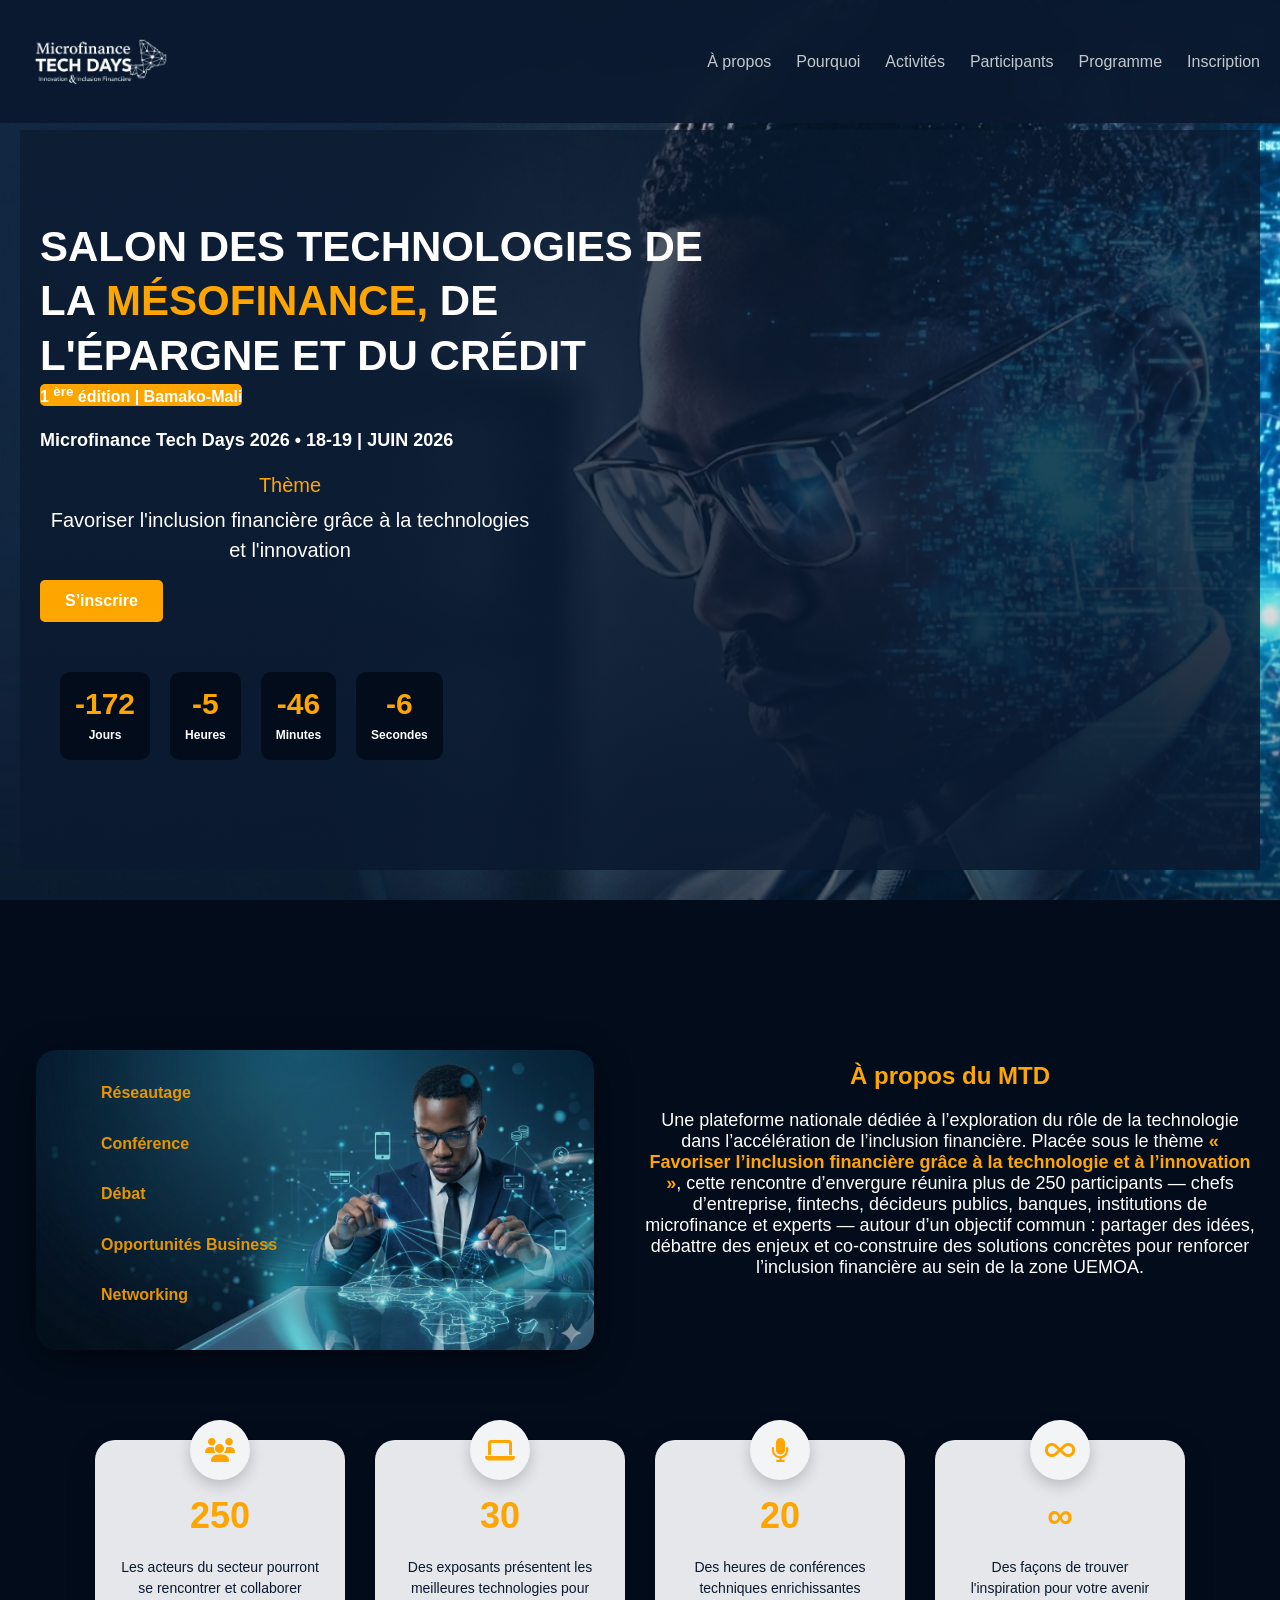
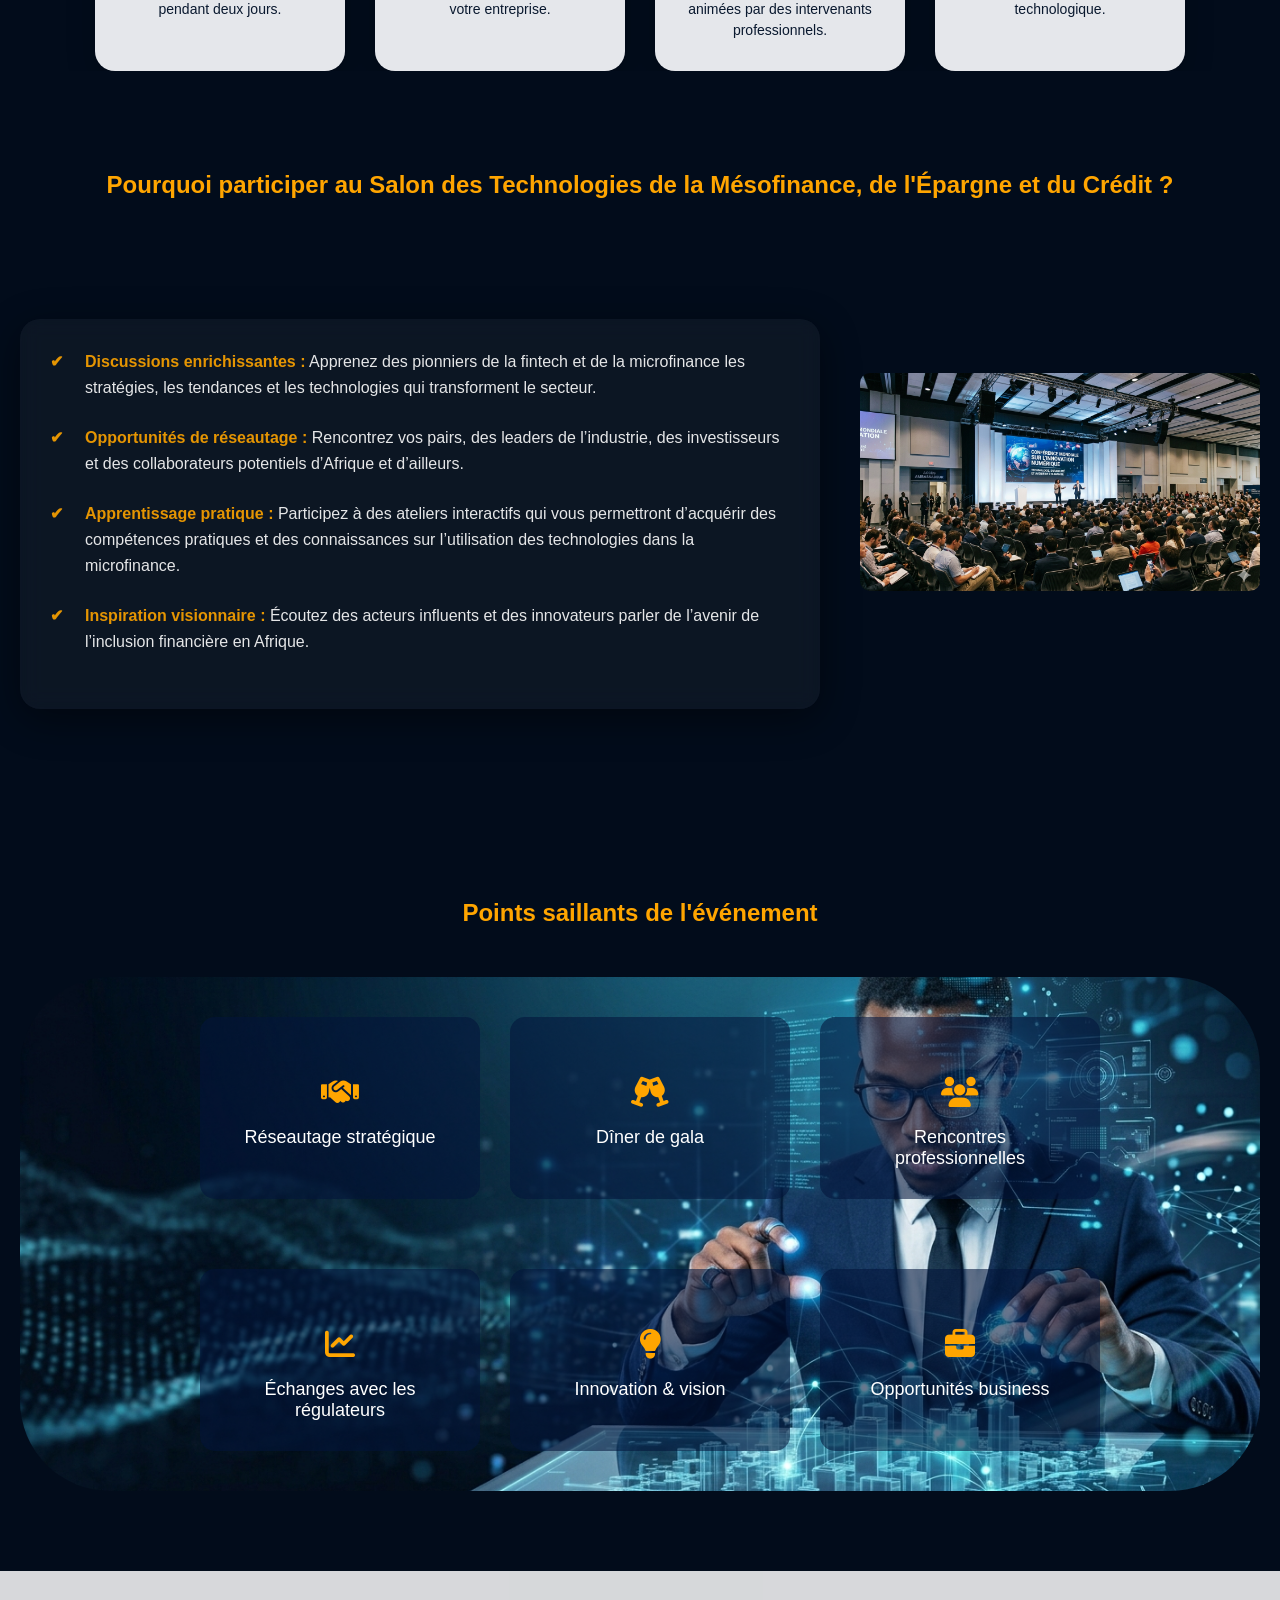
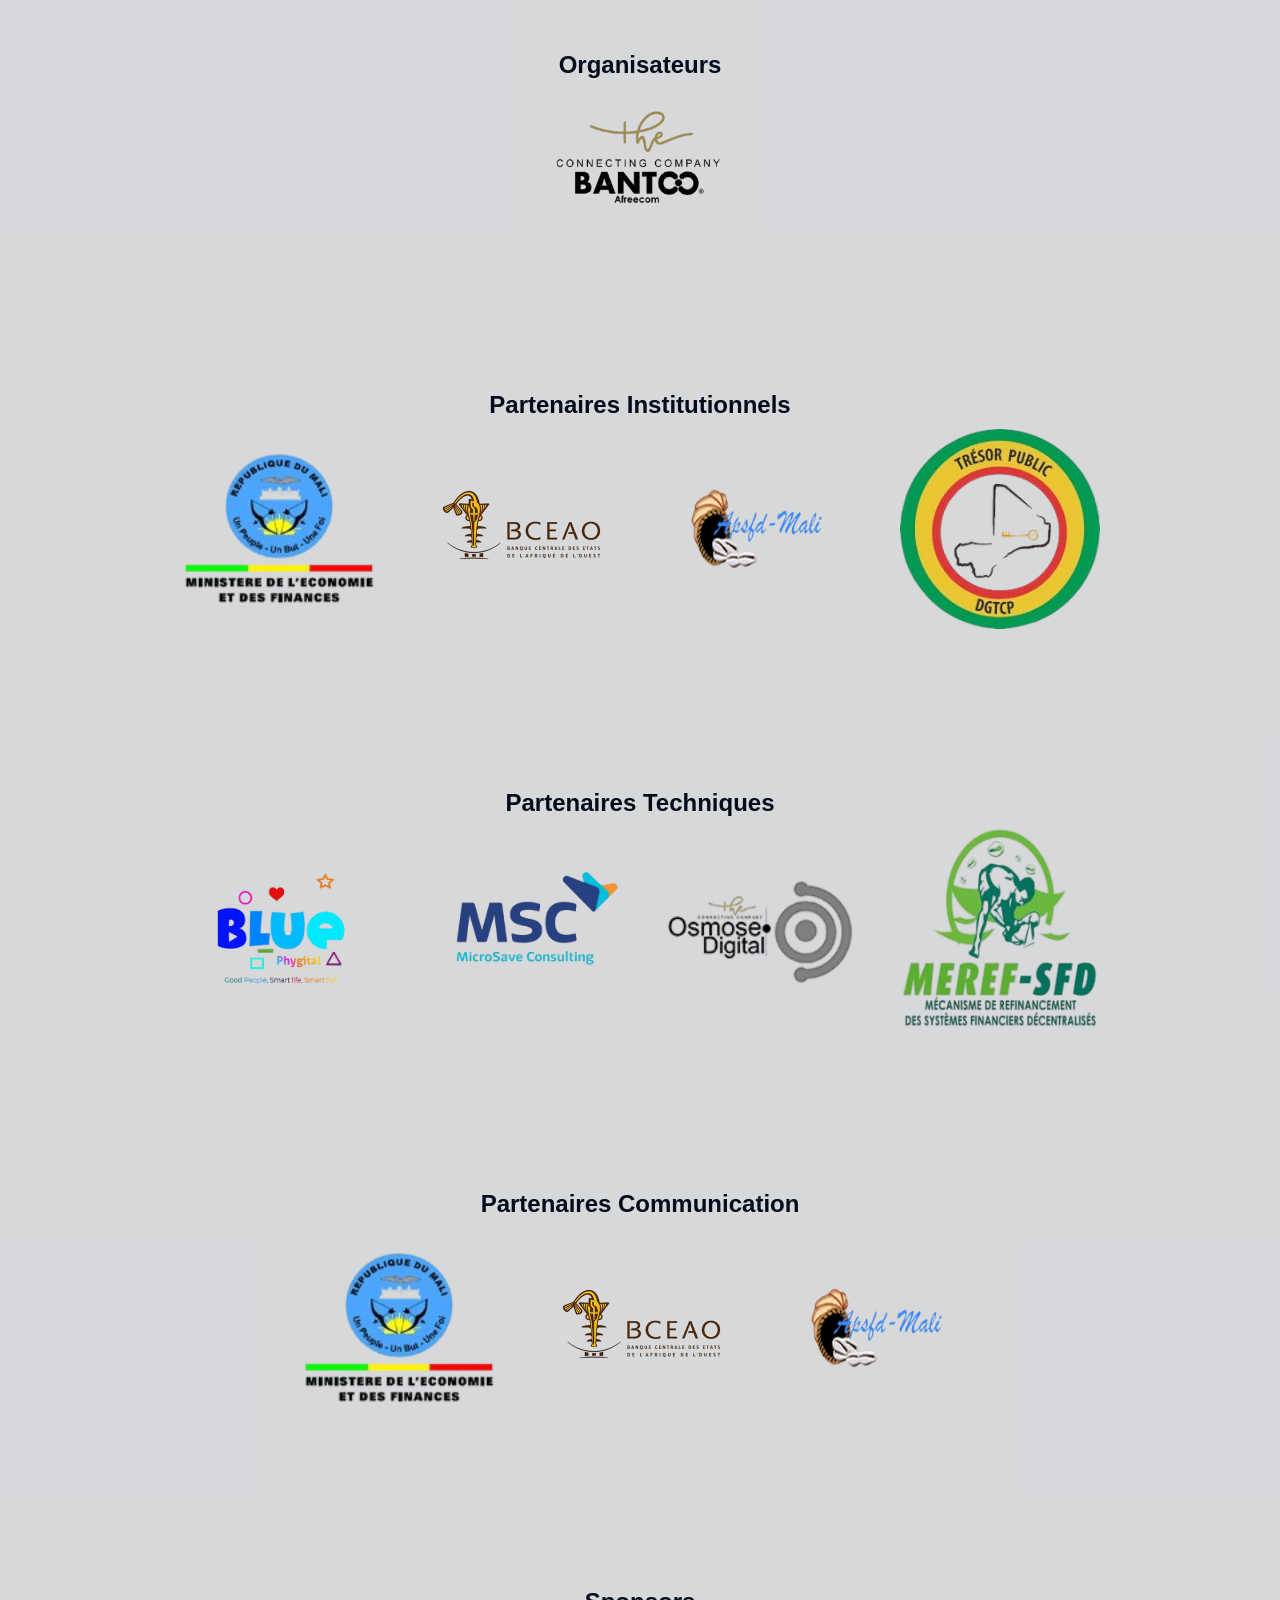
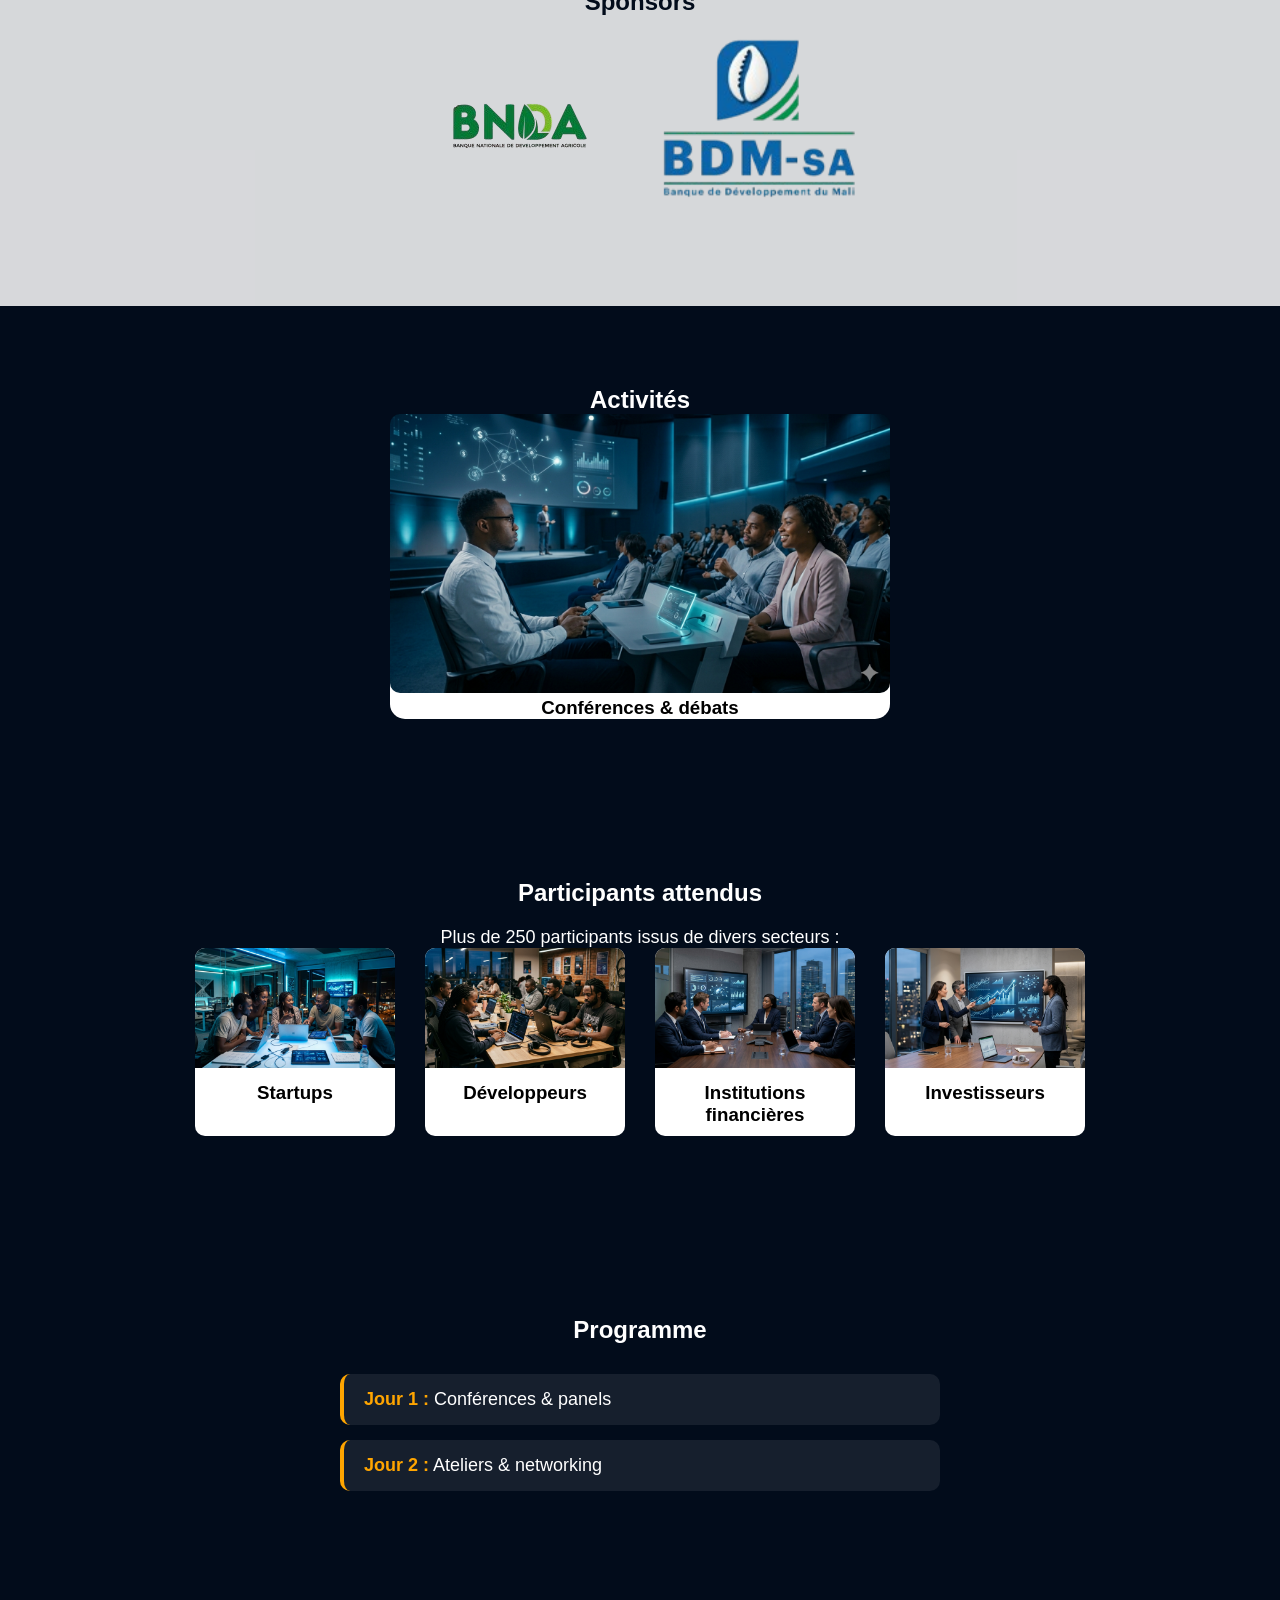
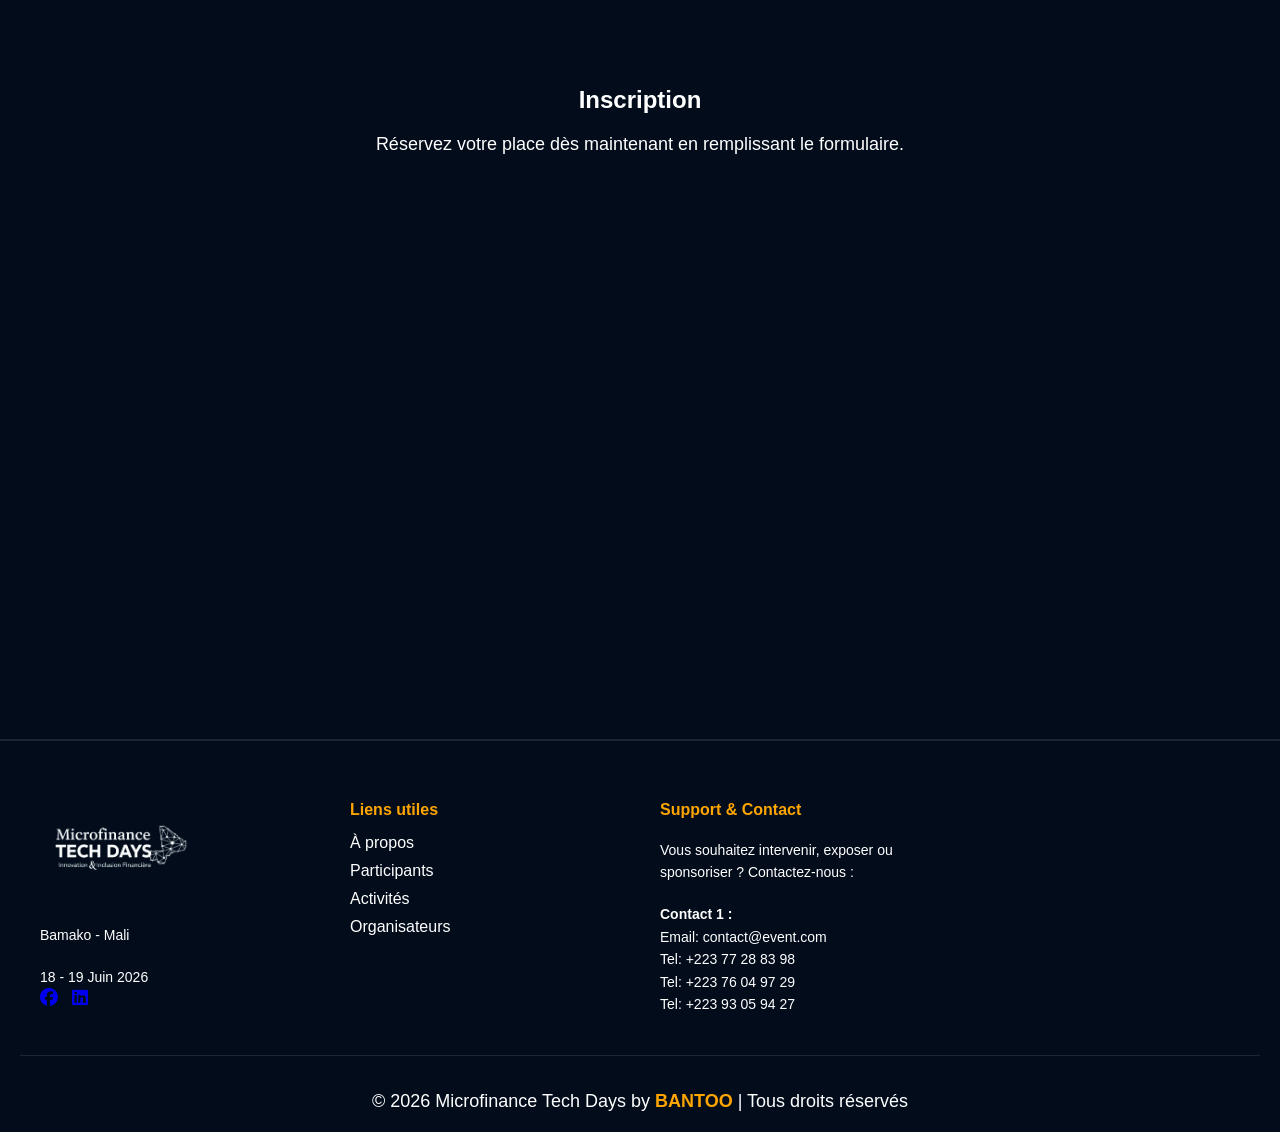
==== commit 068a67f1: "Mise à jour du site" ====
--- a/index.html
+++ b/index.html
@@ -56,6 +56,8 @@
         <ol> <li><strong>Réseautage</strong></li></ol>
         <ol><li><strong>Conférence</strong></li></ol>
         <ol><li><strong>Débat</strong></li></ol>
+        <ol><li><strong>Opportunités Business</strong></li></ol>
+        <ol><li><strong>Networking</strong></li></ol>
       </ul>
     </div>
     <!-- <img src="images/about.png" alt="about"> -->
@@ -130,7 +132,7 @@
     </div>
 
     <div class="why-image">
-      <img src="images/why.png" alt="Pourquoi participer">
+      <img src="images/conf.png" alt="Pourquoi participer">
     </div>
 
   </div>
@@ -138,41 +140,42 @@
 
 <!-- HIGHLIGHTS -->
 <section id="highlights" class="fade-up">
-
-  <h2>Points saillants de l'événement</h2>
-
-  <div class="highlights-grid">
-
-    <div class="highlight-item">
-      <i class="fas fa-handshake"></i>
-      <p>Réseautage stratégique</p>
-    </div>
-
-    <div class="highlight-item">
-      <i class="fas fa-glass-cheers"></i>
-      <p>Dîner de gala</p>
-    </div>
-
-    <div class="highlight-item">
-      <i class="fas fa-users"></i>
-      <p>Rencontres professionnelles</p>
-    </div>
-
-    <div class="highlight-item">
-      <i class="fas fa-chart-line"></i>
-      <p>Échanges avec  les régulateurs</p>
-    </div>
-
-    <div class="highlight-item">
-      <i class="fas fa-lightbulb"></i>
-      <p>Innovation & vision</p>
-    </div>
-
-    <div class="highlight-item">
-      <i class="fas fa-briefcase"></i>
-      <p>Opportunités business</p>
-    </div>
-
+   <h2>Points saillants de l'événement</h2>
+  <div class="high">
+    
+    <div class="highlights-grid">
+
+      <div class="highlight-item">
+        <i class="fas fa-handshake"></i>
+        <p>Réseautage stratégique</p>
+      </div>
+
+      <div class="highlight-item">
+        <i class="fas fa-glass-cheers"></i>
+        <p>Dîner de gala</p>
+      </div>
+
+      <div class="highlight-item">
+        <i class="fas fa-users"></i>
+        <p>Rencontres professionnelles</p>
+      </div>
+
+      <div class="highlight-item">
+        <i class="fas fa-chart-line"></i>
+        <p>Échanges avec  les régulateurs</p>
+      </div>
+
+      <div class="highlight-item">
+        <i class="fas fa-lightbulb"></i>
+        <p>Innovation & vision</p>
+      </div>
+
+      <div class="highlight-item">
+        <i class="fas fa-briefcase"></i>
+        <p>Opportunités business</p>
+      </div>
+
+    </div>
   </div>
 </section>
 
@@ -187,6 +190,30 @@
 <!-- PARTNERS -->
 <section id="partners" class="fade-up">
   <h2>Partenaires Institutionnels</h2>
+  <div class="logos">
+    <img src="images/Mnn.png">
+    <img src="images/bceaolog.png">
+    <img src="images/sponlog.png">
+    <img src="images/tresor.png" alt="">
+    
+  </div>
+</section>
+
+<!-- PARTNERS -->
+<section id="partnerstech" class="fade-up">
+  <h2>Partenaires Techniques</h2>
+  <div class="logos">
+    <img src="images/blue.png">
+    <img src="images/msc.png">
+    <img src="images/osm.png">
+    <img src="images/mref.png">
+    
+  </div>
+</section>
+
+<!-- PARTNERS -->
+<section id="partnerscom" class="fade-up">
+  <h2>Partenaires Communication</h2>
   <div class="logos">
     <img src="images/Mnn.png">
     <img src="images/bceaolog.png">
@@ -289,8 +316,8 @@
       <p>18 - 19 Juin 2026</p>
 
       <div class="socials" >
-        <i class="fab fa-facebook"></i>
-        <i class="fab fa-linkedin"></i>
+         <a href="https://www.facebook.com/profile.php?id=61573254868620 "><i class="fab fa-facebook"></i></a>
+        <a href="https://www.linkedin.com/company/microfinance-tech-days/?viewAsMember=true"><i class="fab fa-linkedin"> </i></a>
       </div>
     </div>
 
--- a/style.css
+++ b/style.css
@@ -313,6 +313,20 @@
 }
 
 /* HIGHLIGHTS */
+.high{
+  display: flex;
+  justify-content: center;
+  gap: 30px;
+  flex-wrap: wrap;margin-top: 50px ;
+  position: relative;
+  width: 100%;
+  height: 100%;
+  background: url('images/bg.png') no-repeat center center/cover;
+  flex-direction: column;
+  align-items: flex-start; 
+  padding-left: 20px;
+  border-radius: 90px;
+}
 #highlights {
   position: relative;
   padding: 80px 20px;
@@ -320,18 +334,20 @@
   overflow: hidden;
   /* color: orange; */
 }
-.highlights h2 {
-  margin-bottom: 40px;
+
+#highlights h2 {
+  margin-bottom: 20px;
   color: orange;
 
 }
 .highlights-grid {
   display: grid;
   grid-template-columns: repeat(3, 1fr);
-  background: url('images/bg.png') no-repeat center center/cover;
   gap: 30px;
   max-width: 900px;
   margin: auto;
+  margin-top: 40px;
+
 }
 
 .highlight-item {
@@ -340,13 +356,14 @@
   padding: 30px;
   border-radius: 15px;
   transition: 0.3s;
-  overflow: hidden;
+  overflow: hidden; 
+  margin-bottom: 40px;
 }
 
 .highlight-item i {
+  margin-top: 30px;
   font-size: 30px;
   color: orange;
-  margin-bottom: 15px;
 }
 
 .highlight-item::before {
@@ -395,7 +412,9 @@
 
 #organizers,
 #partners,
-#sponsors {
+#sponsors,
+#partnerstech,
+#partnerscom{
   padding: 80px 20px;
   text-align: center;
   background: rgba(255, 255, 255, 0.822);
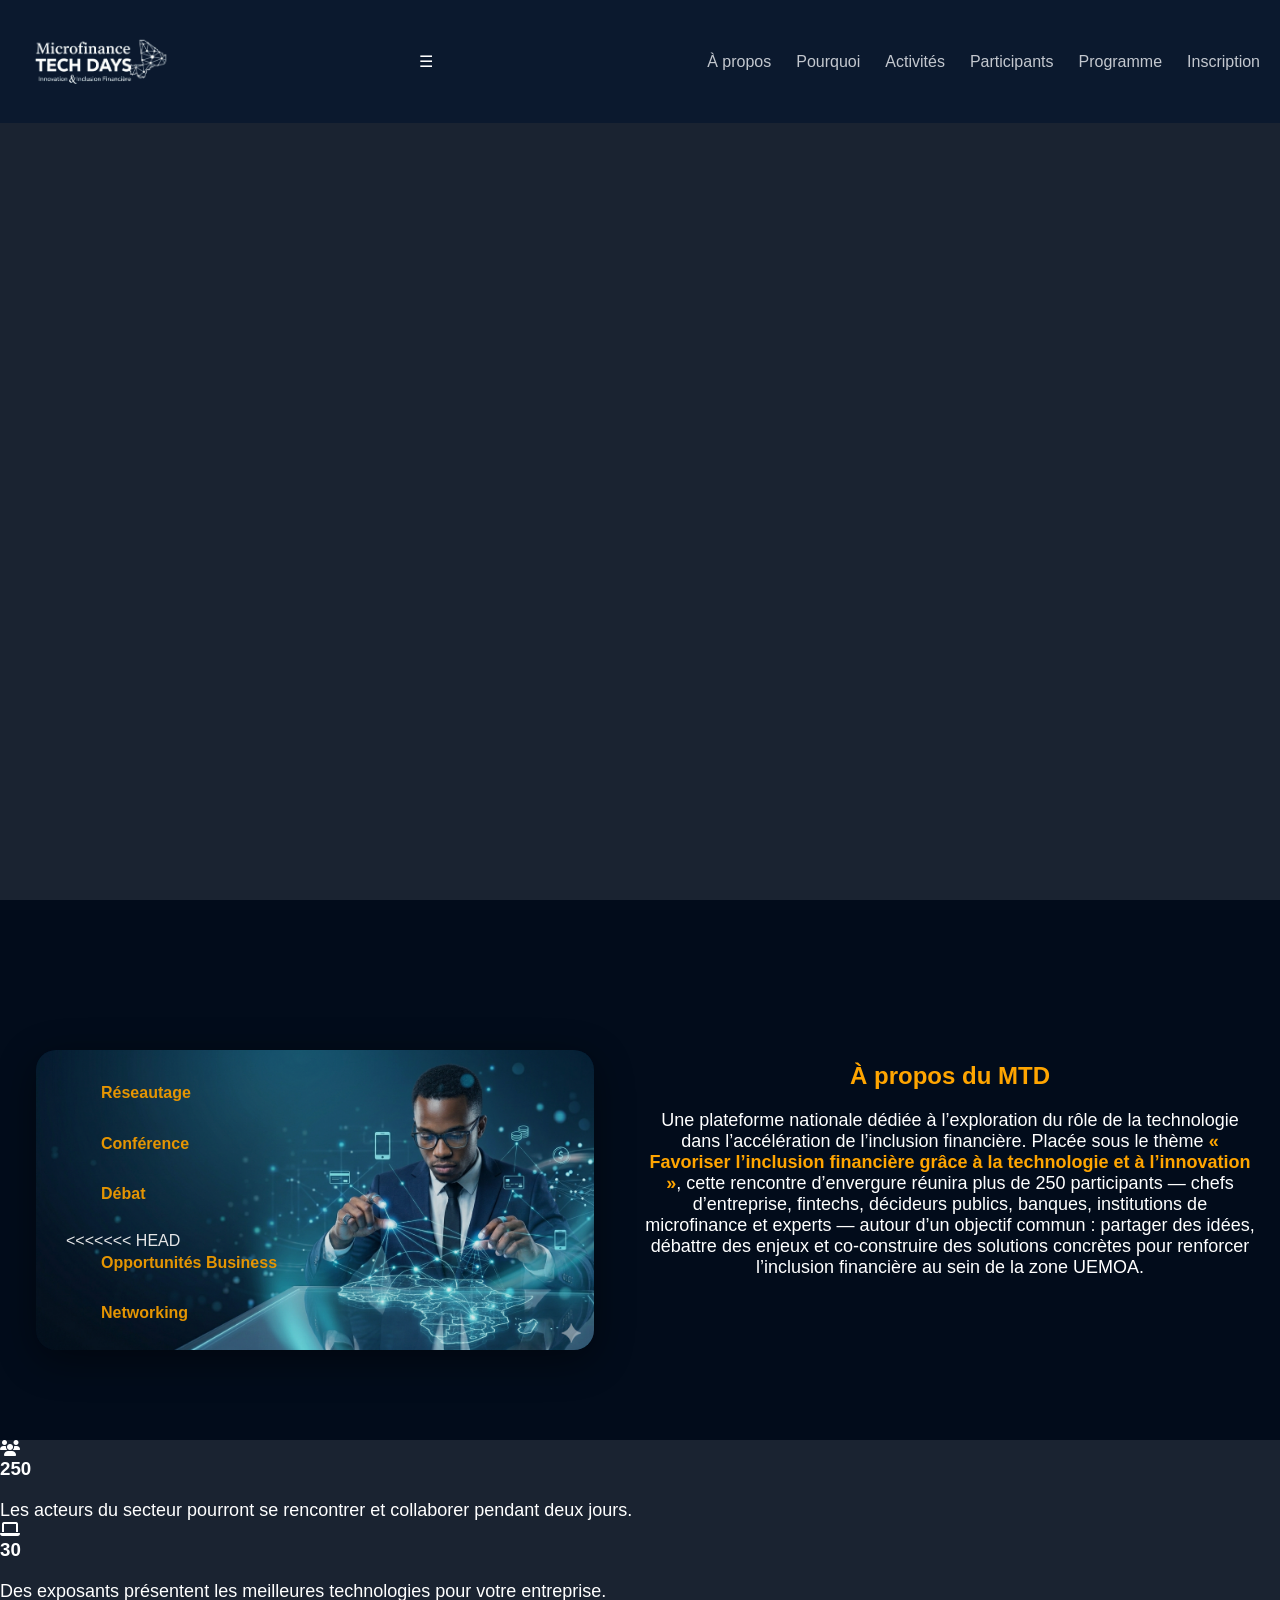
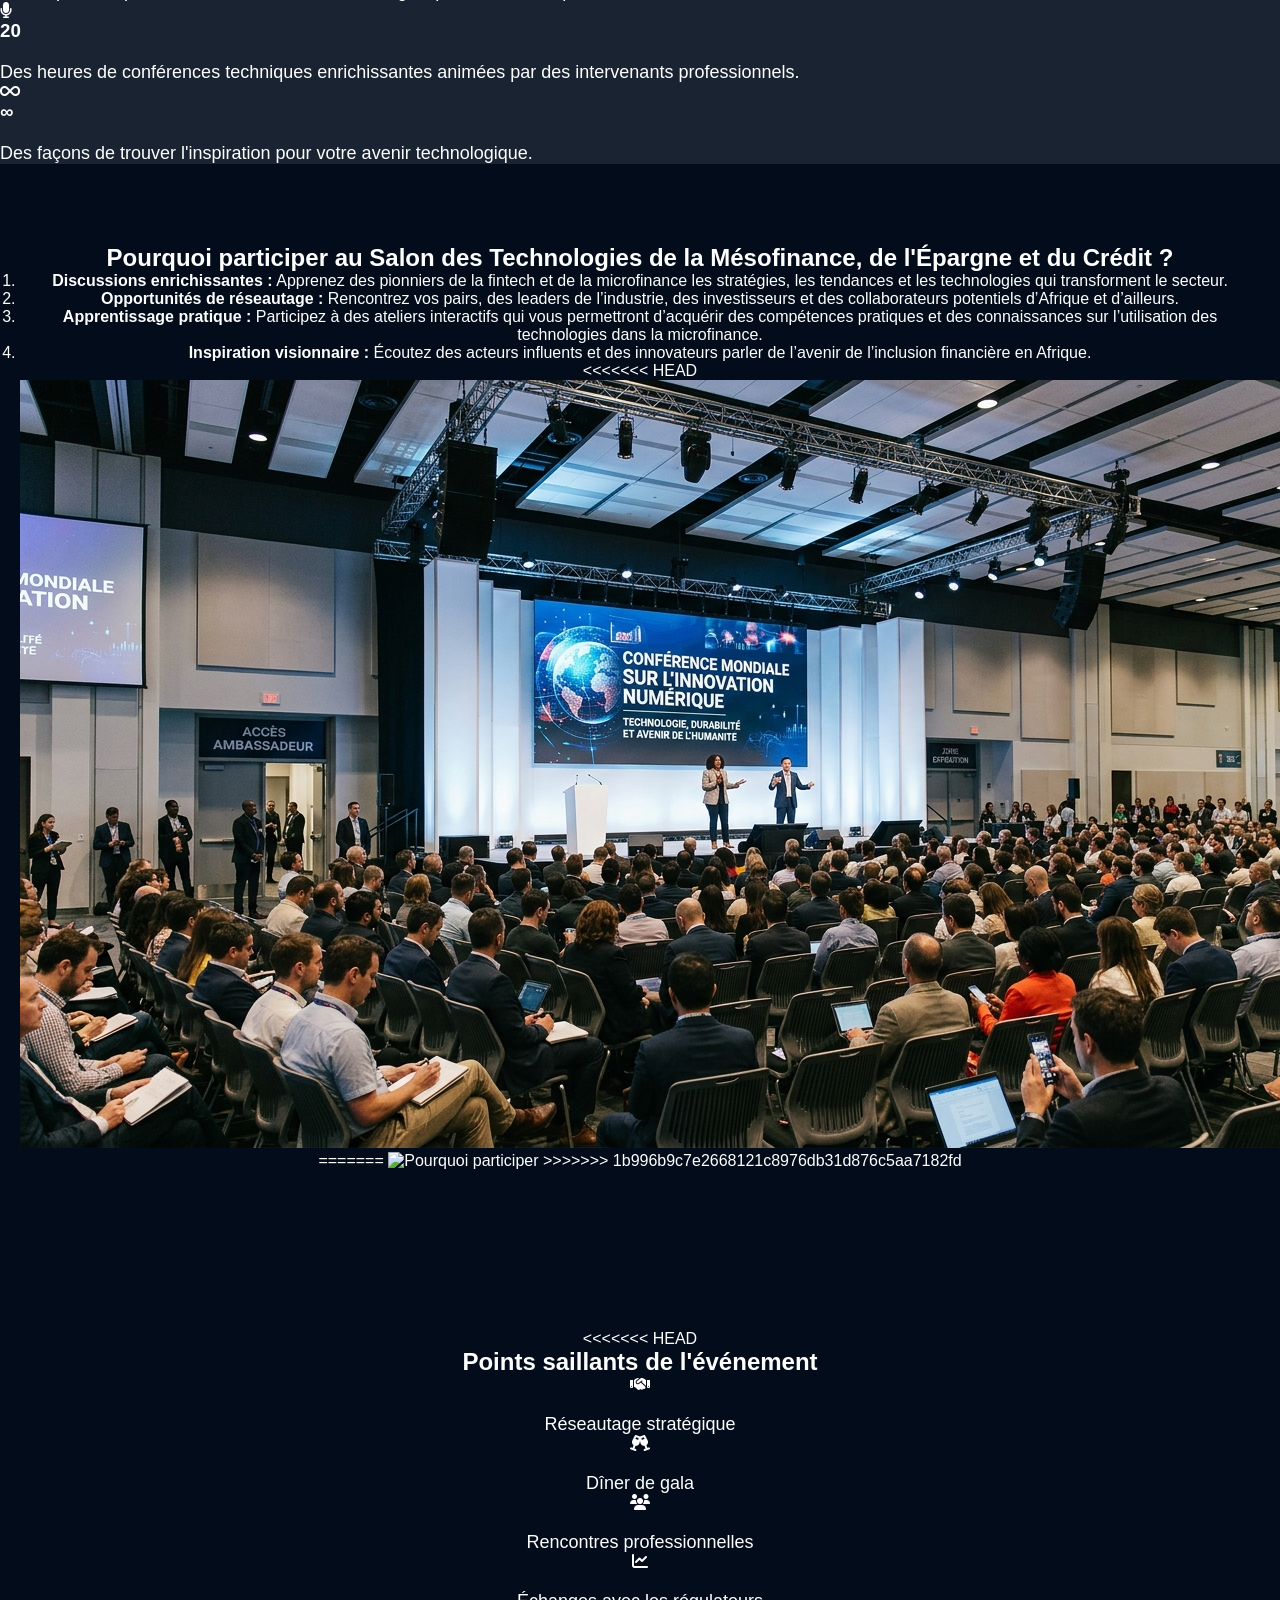
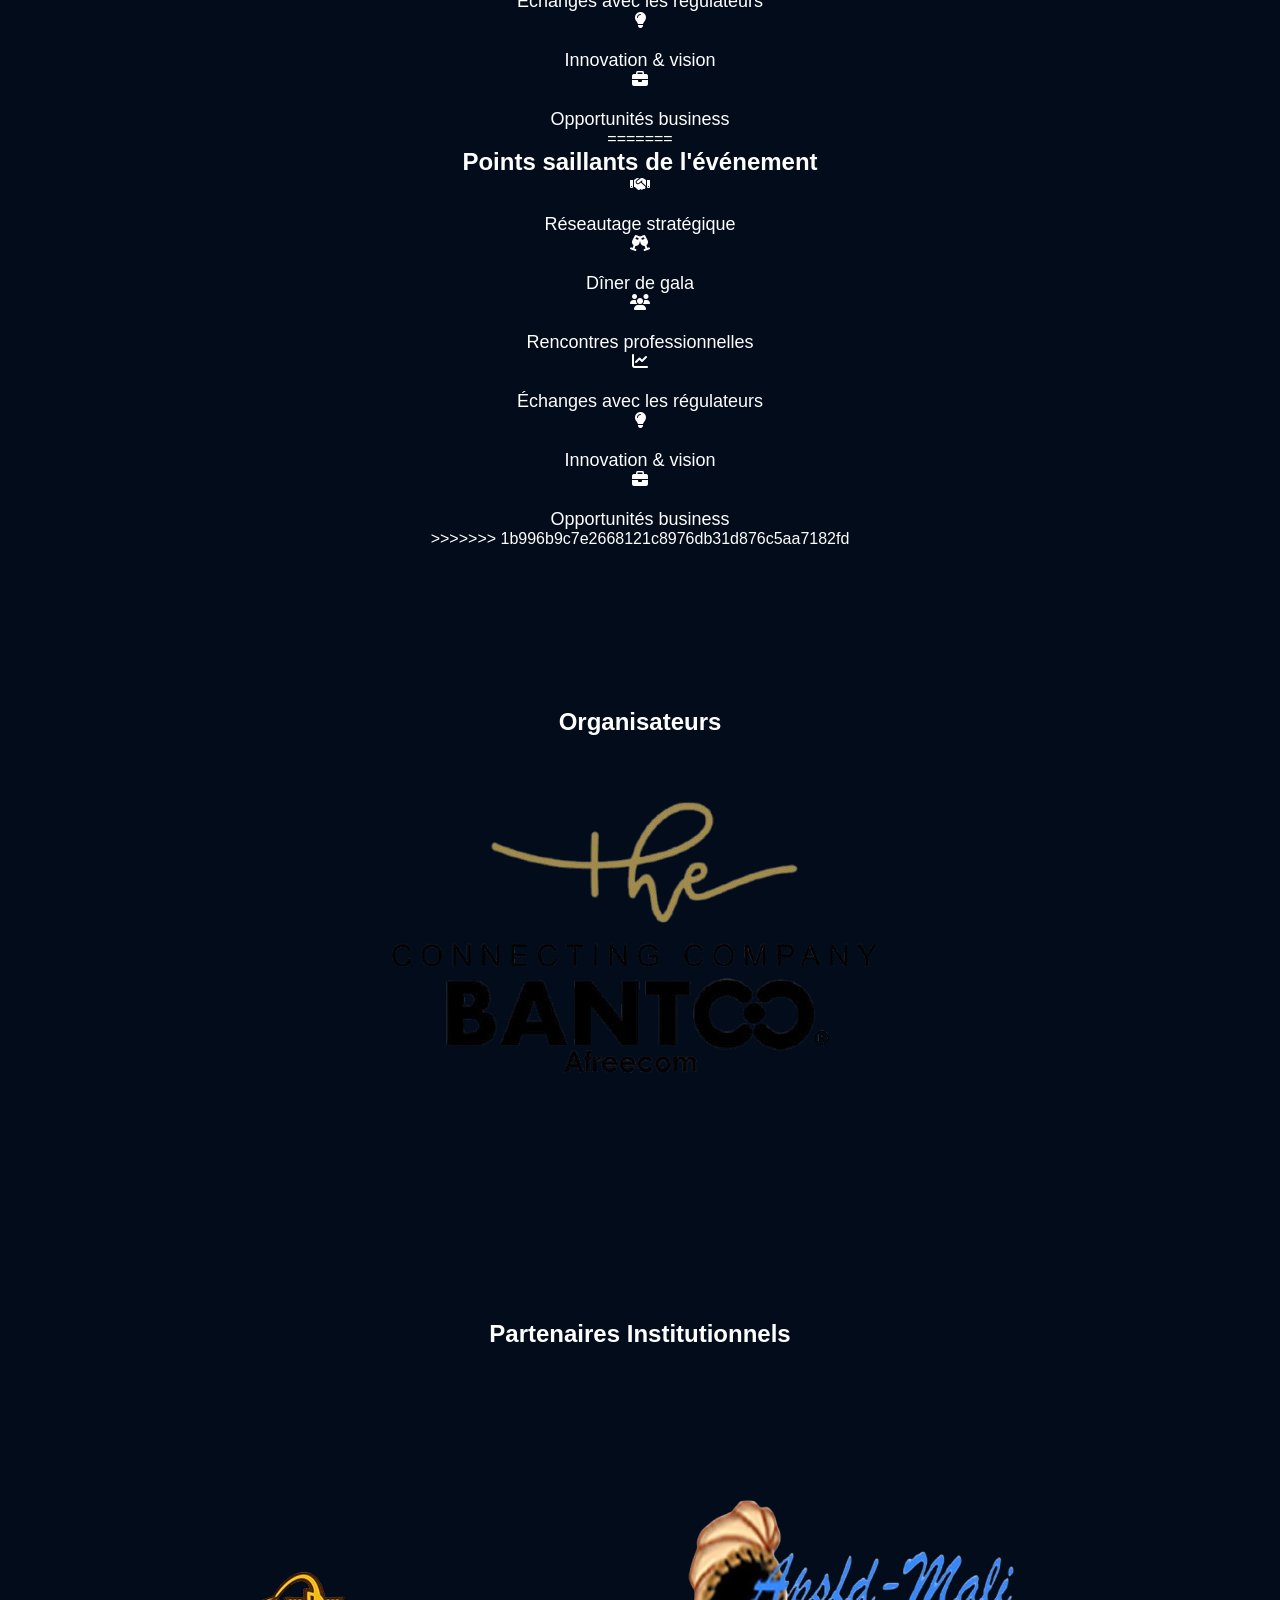
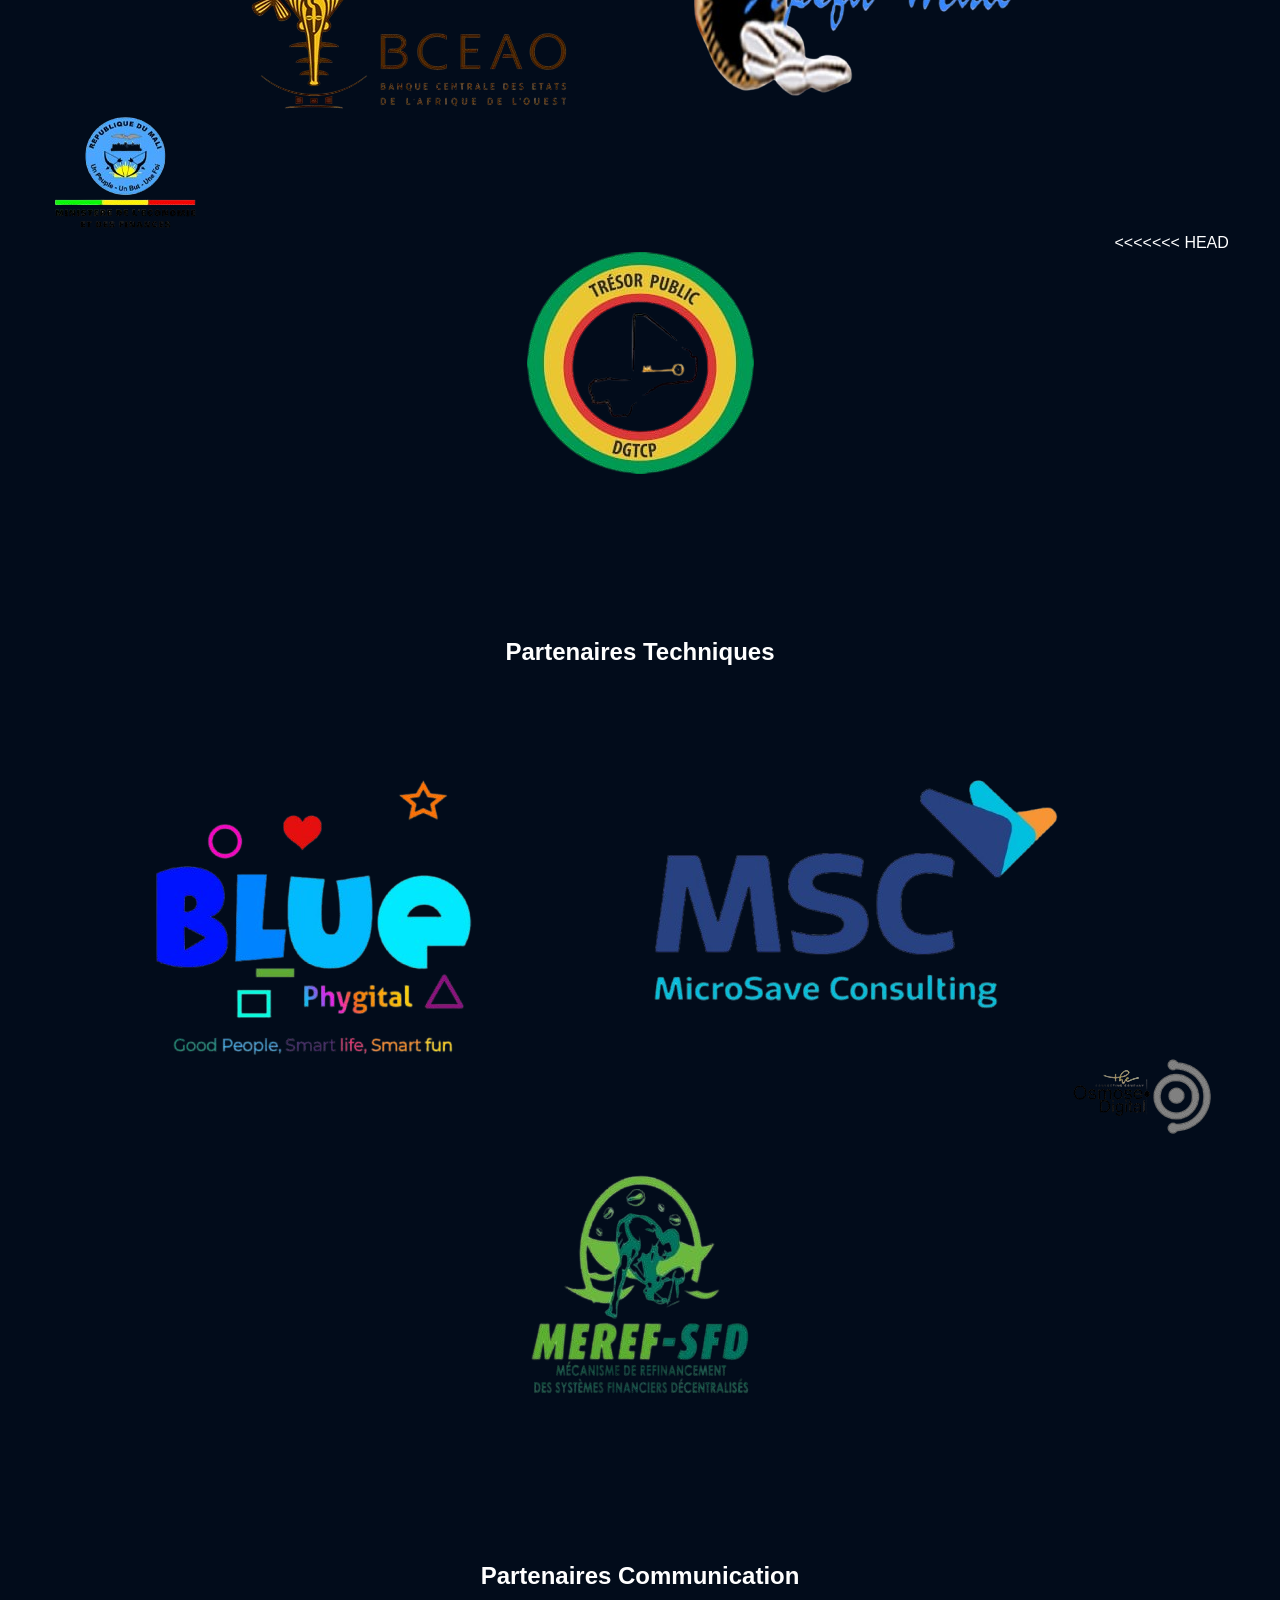
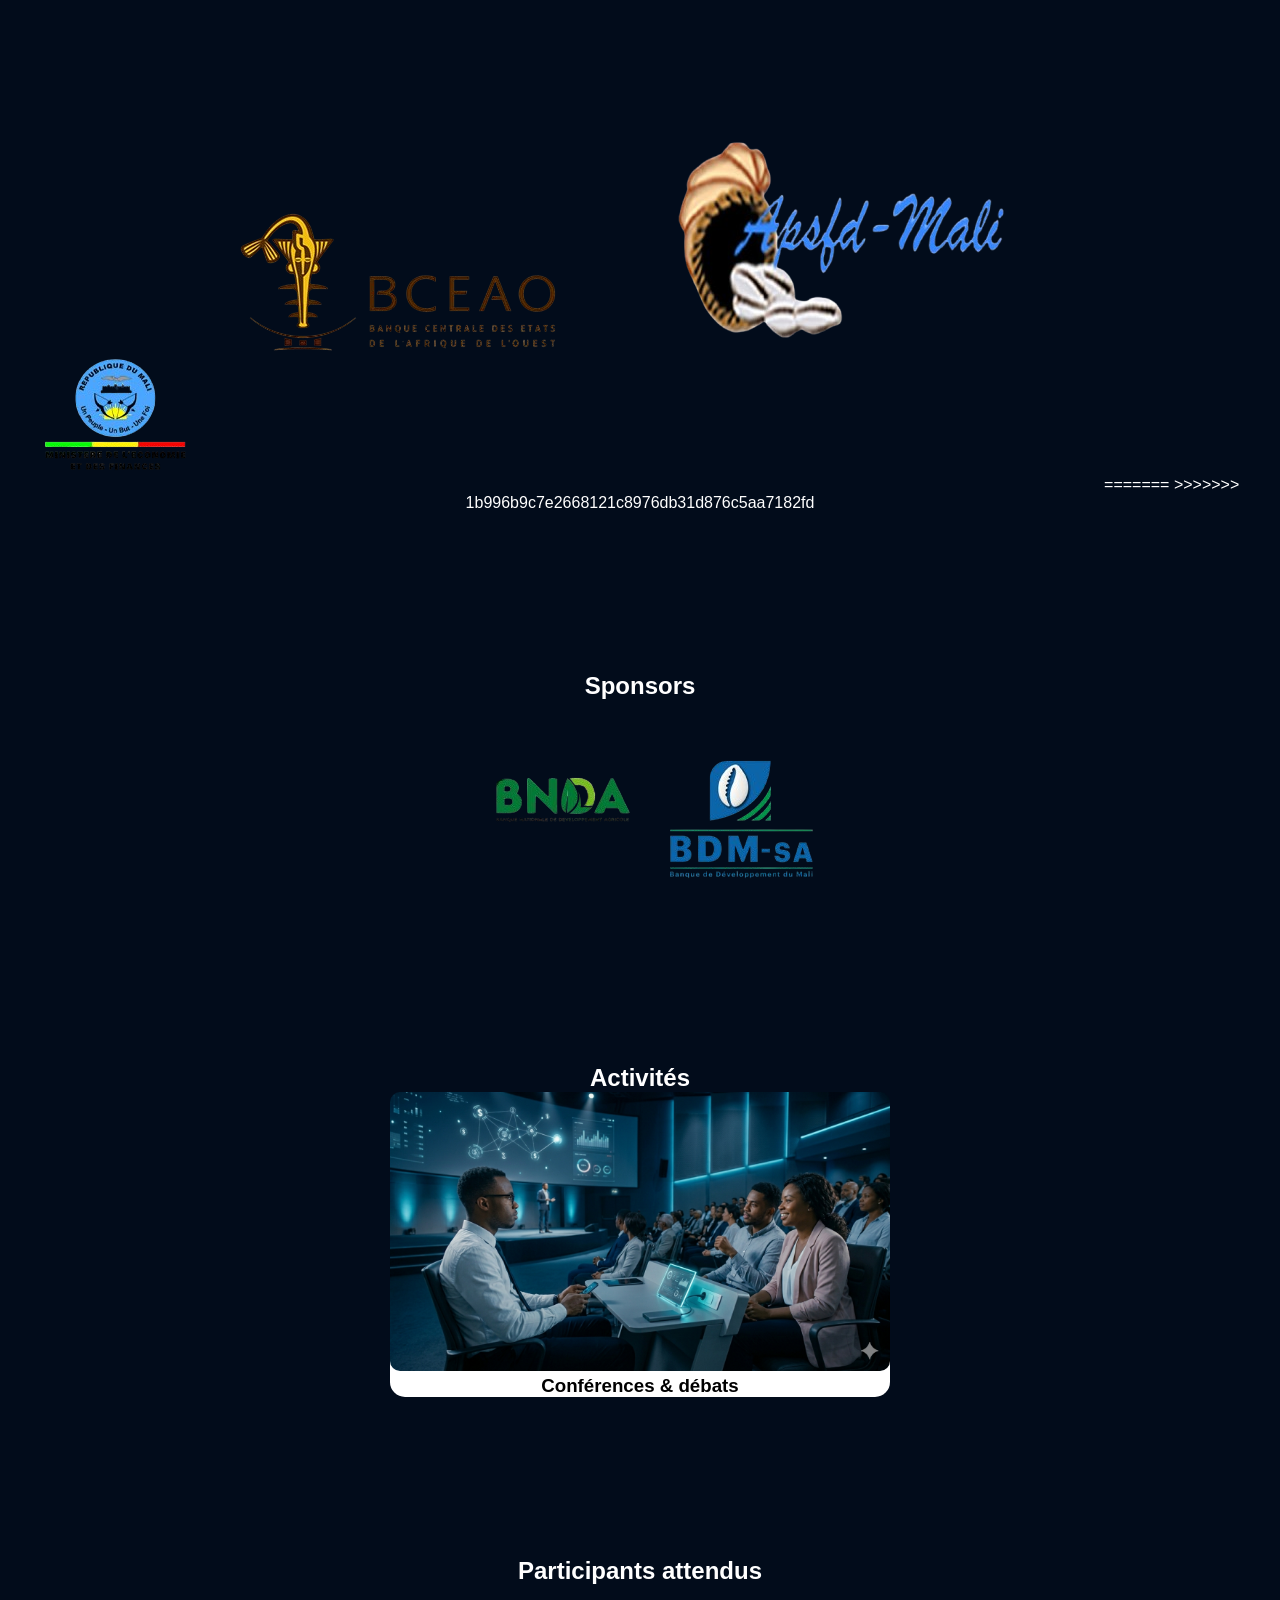
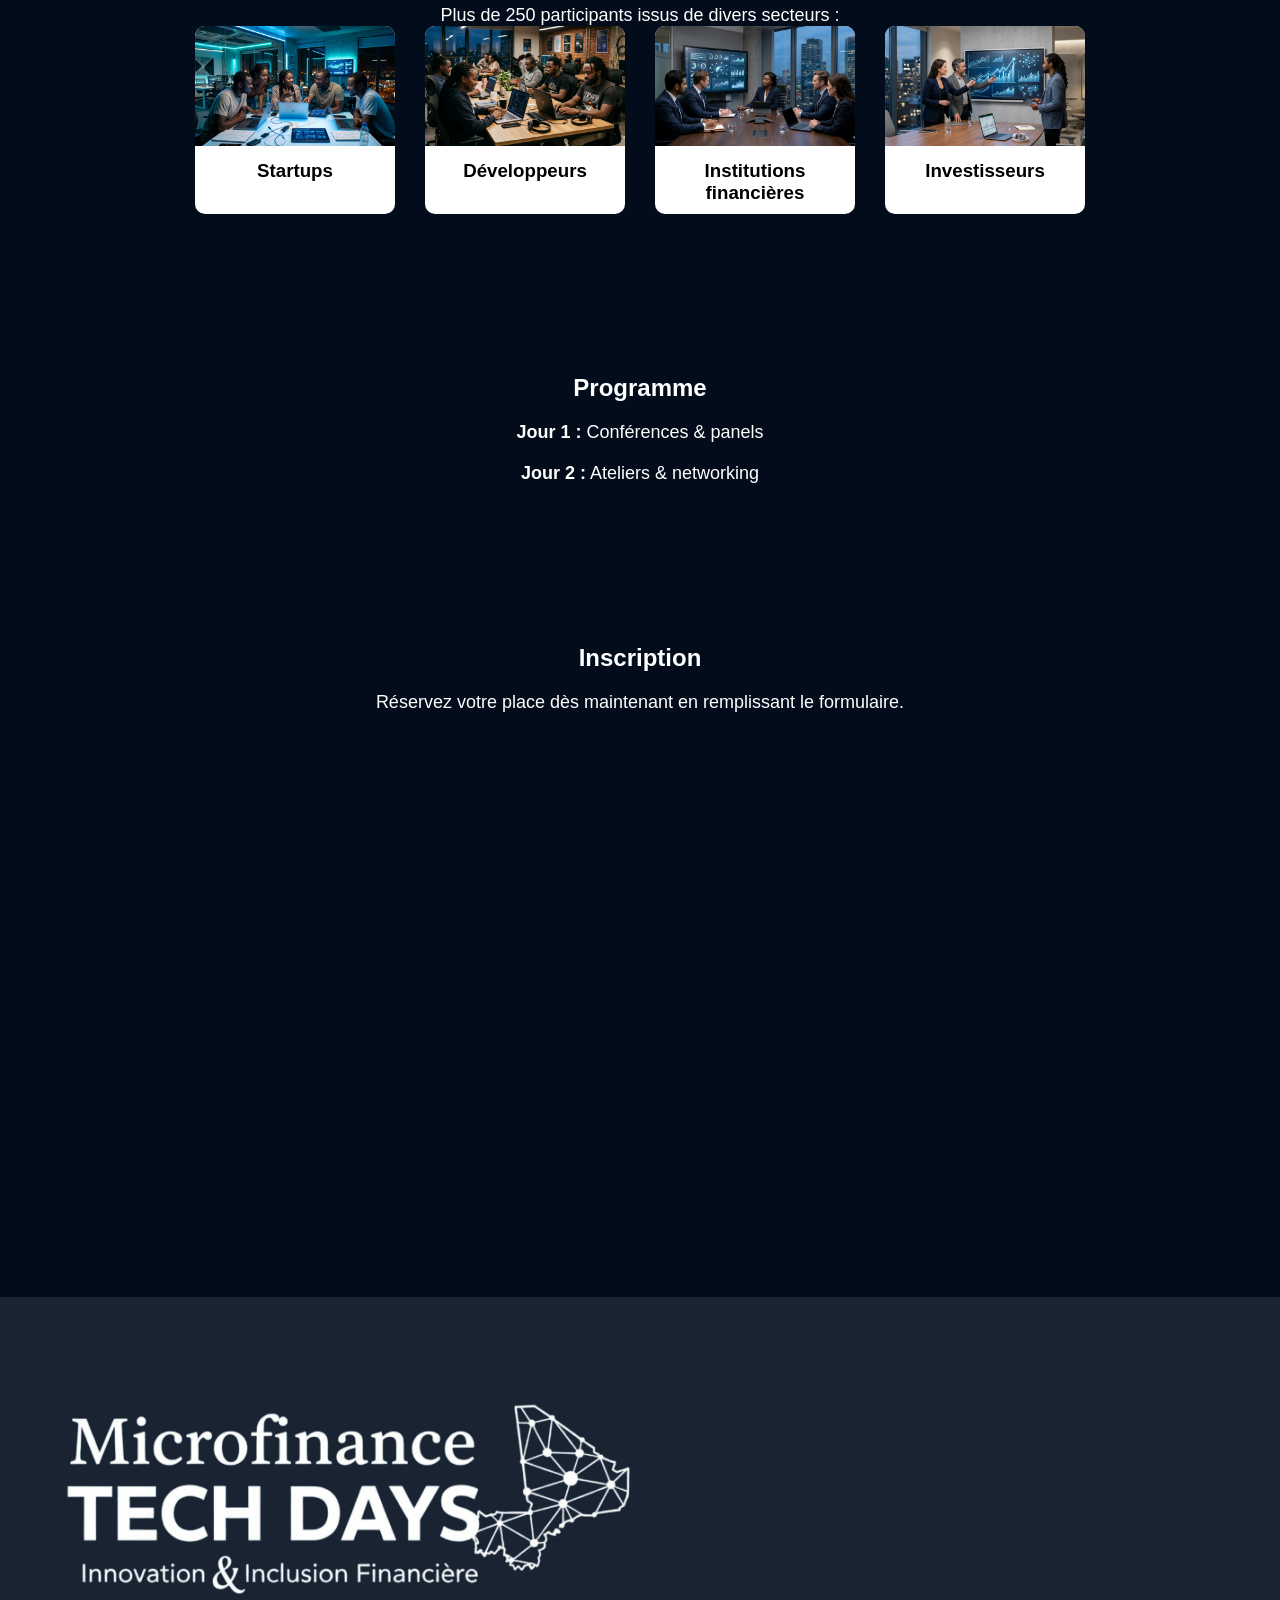
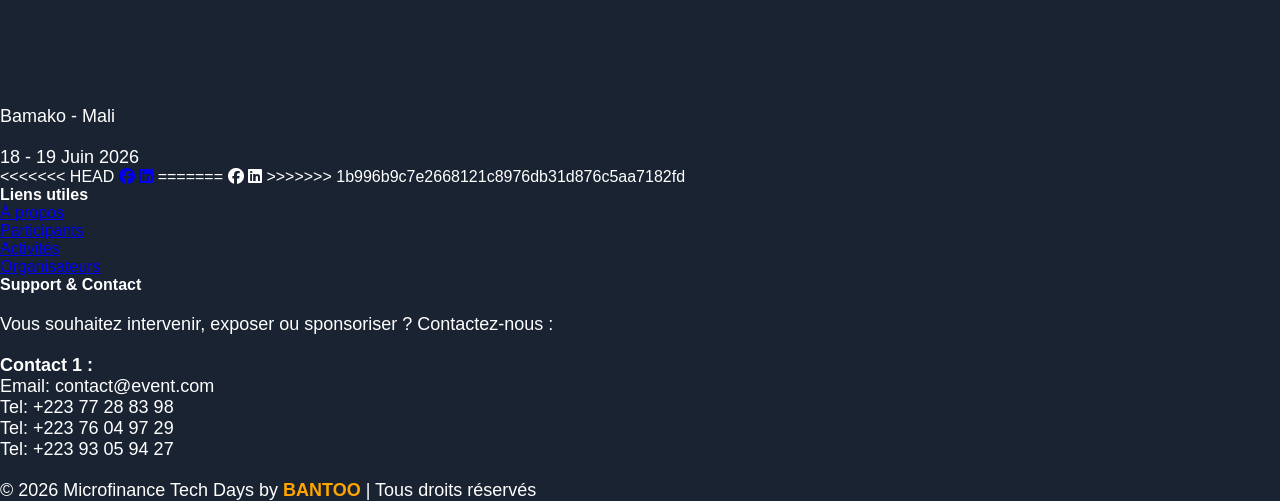
==== commit 109adb2b: "merge repo distant" ====
--- a/index.html
+++ b/index.html
@@ -56,8 +56,11 @@
         <ol> <li><strong>Réseautage</strong></li></ol>
         <ol><li><strong>Conférence</strong></li></ol>
         <ol><li><strong>Débat</strong></li></ol>
+<<<<<<< HEAD
         <ol><li><strong>Opportunités Business</strong></li></ol>
         <ol><li><strong>Networking</strong></li></ol>
+=======
+>>>>>>> 1b996b9c7e2668121c8976db31d876c5aa7182fd
       </ul>
     </div>
     <!-- <img src="images/about.png" alt="about"> -->
@@ -132,7 +135,11 @@
     </div>
 
     <div class="why-image">
+<<<<<<< HEAD
       <img src="images/conf.png" alt="Pourquoi participer">
+=======
+      <img src="images/why.png" alt="Pourquoi participer">
+>>>>>>> 1b996b9c7e2668121c8976db31d876c5aa7182fd
     </div>
 
   </div>
@@ -140,6 +147,7 @@
 
 <!-- HIGHLIGHTS -->
 <section id="highlights" class="fade-up">
+<<<<<<< HEAD
    <h2>Points saillants de l'événement</h2>
   <div class="high">
     
@@ -176,6 +184,43 @@
       </div>
 
     </div>
+=======
+
+  <h2>Points saillants de l'événement</h2>
+
+  <div class="highlights-grid">
+
+    <div class="highlight-item">
+      <i class="fas fa-handshake"></i>
+      <p>Réseautage stratégique</p>
+    </div>
+
+    <div class="highlight-item">
+      <i class="fas fa-glass-cheers"></i>
+      <p>Dîner de gala</p>
+    </div>
+
+    <div class="highlight-item">
+      <i class="fas fa-users"></i>
+      <p>Rencontres professionnelles</p>
+    </div>
+
+    <div class="highlight-item">
+      <i class="fas fa-chart-line"></i>
+      <p>Échanges avec  les régulateurs</p>
+    </div>
+
+    <div class="highlight-item">
+      <i class="fas fa-lightbulb"></i>
+      <p>Innovation & vision</p>
+    </div>
+
+    <div class="highlight-item">
+      <i class="fas fa-briefcase"></i>
+      <p>Opportunités business</p>
+    </div>
+
+>>>>>>> 1b996b9c7e2668121c8976db31d876c5aa7182fd
   </div>
 </section>
 
@@ -194,6 +239,7 @@
     <img src="images/Mnn.png">
     <img src="images/bceaolog.png">
     <img src="images/sponlog.png">
+<<<<<<< HEAD
     <img src="images/tresor.png" alt="">
     
   </div>
@@ -218,6 +264,8 @@
     <img src="images/Mnn.png">
     <img src="images/bceaolog.png">
     <img src="images/sponlog.png">
+=======
+>>>>>>> 1b996b9c7e2668121c8976db31d876c5aa7182fd
     
   </div>
 </section>
@@ -316,8 +364,13 @@
       <p>18 - 19 Juin 2026</p>
 
       <div class="socials" >
+<<<<<<< HEAD
          <a href="https://www.facebook.com/profile.php?id=61573254868620 "><i class="fab fa-facebook"></i></a>
         <a href="https://www.linkedin.com/company/microfinance-tech-days/?viewAsMember=true"><i class="fab fa-linkedin"> </i></a>
+=======
+        <i class="fab fa-facebook"></i>
+        <i class="fab fa-linkedin"></i>
+>>>>>>> 1b996b9c7e2668121c8976db31d876c5aa7182fd
       </div>
     </div>
 
--- a/style.css
+++ b/style.css
@@ -313,6 +313,7 @@
 }
 
 /* HIGHLIGHTS */
+<<<<<<< HEAD
 .high{
   display: flex;
   justify-content: center;
@@ -327,6 +328,8 @@
   padding-left: 20px;
   border-radius: 90px;
 }
+=======
+>>>>>>> 1b996b9c7e2668121c8976db31d876c5aa7182fd
 #highlights {
   position: relative;
   padding: 80px 20px;
@@ -334,20 +337,32 @@
   overflow: hidden;
   /* color: orange; */
 }
+<<<<<<< HEAD
 
 #highlights h2 {
   margin-bottom: 20px;
+=======
+.highlights h2 {
+  margin-bottom: 40px;
+>>>>>>> 1b996b9c7e2668121c8976db31d876c5aa7182fd
   color: orange;
 
 }
 .highlights-grid {
   display: grid;
   grid-template-columns: repeat(3, 1fr);
+<<<<<<< HEAD
   gap: 30px;
   max-width: 900px;
   margin: auto;
   margin-top: 40px;
 
+=======
+  background: url('images/bg.png') no-repeat center center/cover;
+  gap: 30px;
+  max-width: 900px;
+  margin: auto;
+>>>>>>> 1b996b9c7e2668121c8976db31d876c5aa7182fd
 }
 
 .highlight-item {
@@ -356,6 +371,7 @@
   padding: 30px;
   border-radius: 15px;
   transition: 0.3s;
+<<<<<<< HEAD
   overflow: hidden; 
   margin-bottom: 40px;
 }
@@ -364,6 +380,15 @@
   margin-top: 30px;
   font-size: 30px;
   color: orange;
+=======
+  overflow: hidden;
+}
+
+.highlight-item i {
+  font-size: 30px;
+  color: orange;
+  margin-bottom: 15px;
+>>>>>>> 1b996b9c7e2668121c8976db31d876c5aa7182fd
 }
 
 .highlight-item::before {
@@ -412,9 +437,13 @@
 
 #organizers,
 #partners,
+<<<<<<< HEAD
 #sponsors,
 #partnerstech,
 #partnerscom{
+=======
+#sponsors {
+>>>>>>> 1b996b9c7e2668121c8976db31d876c5aa7182fd
   padding: 80px 20px;
   text-align: center;
   background: rgba(255, 255, 255, 0.822);
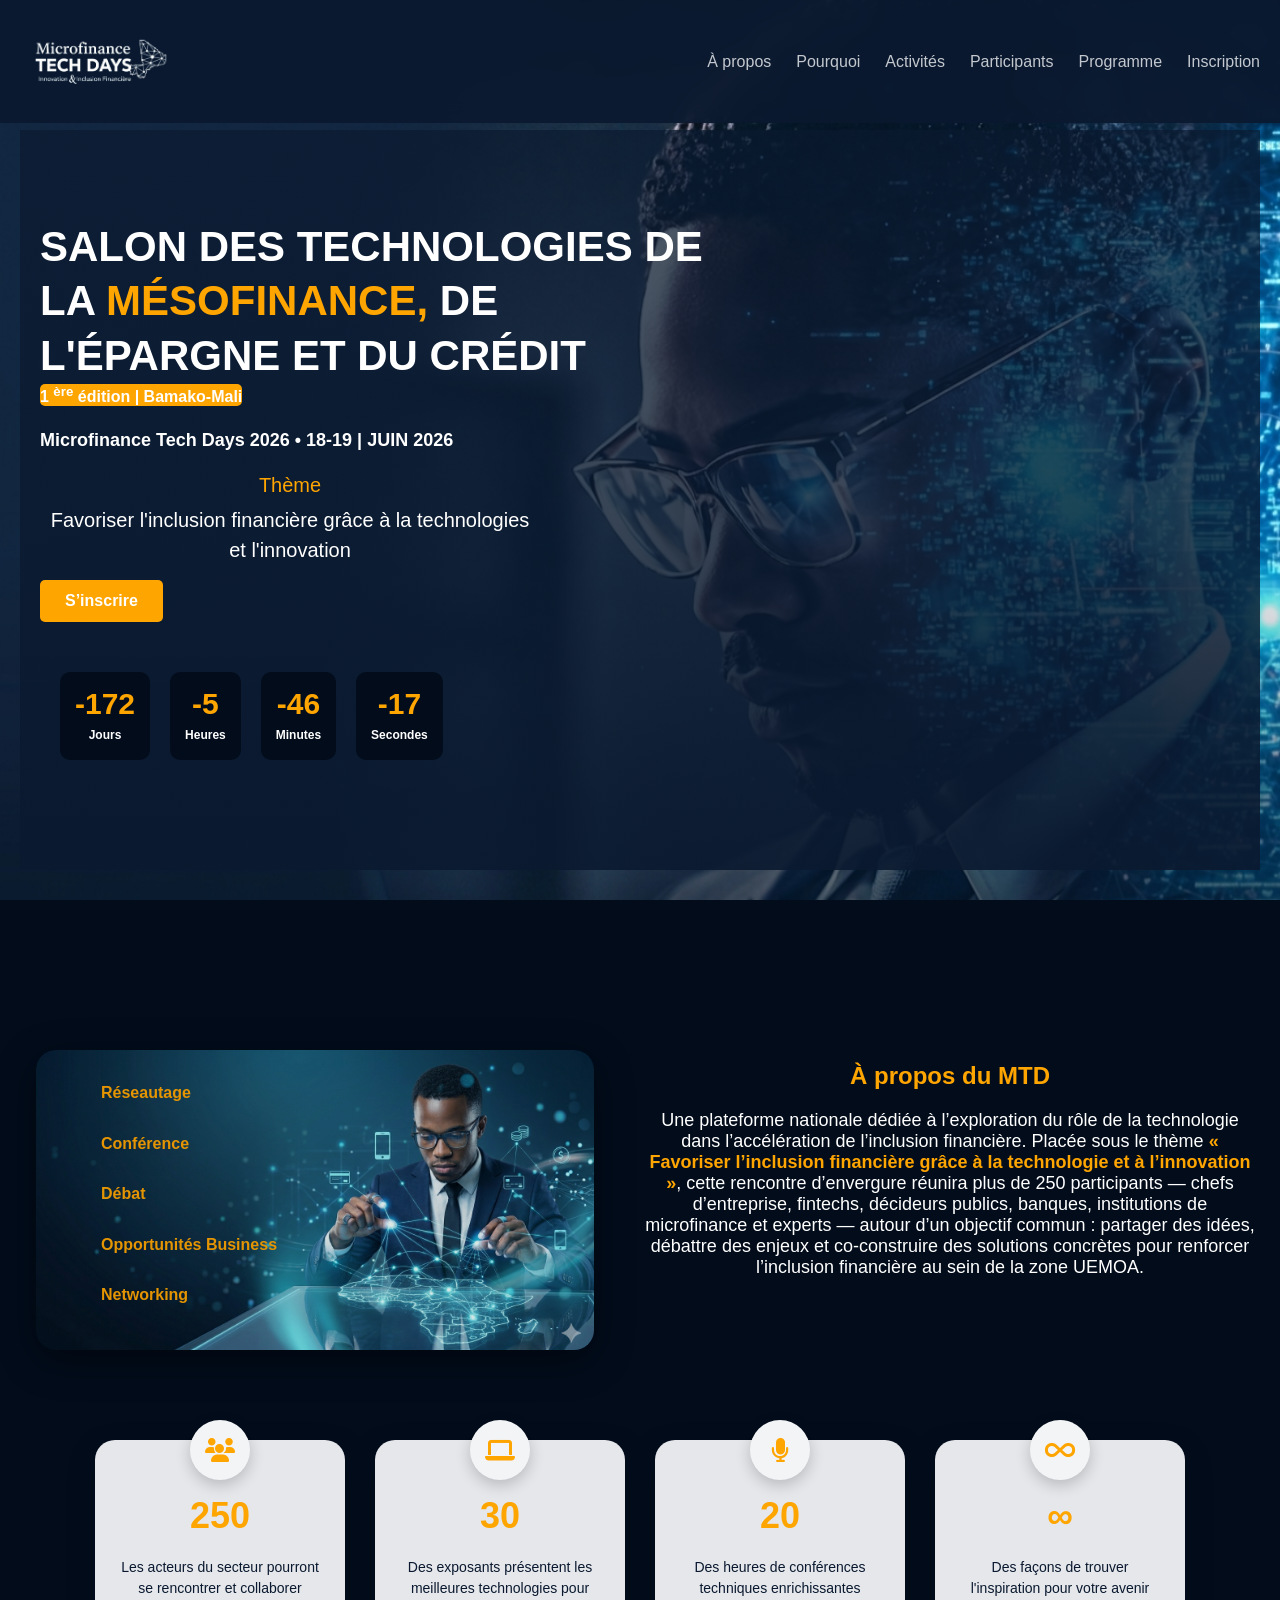
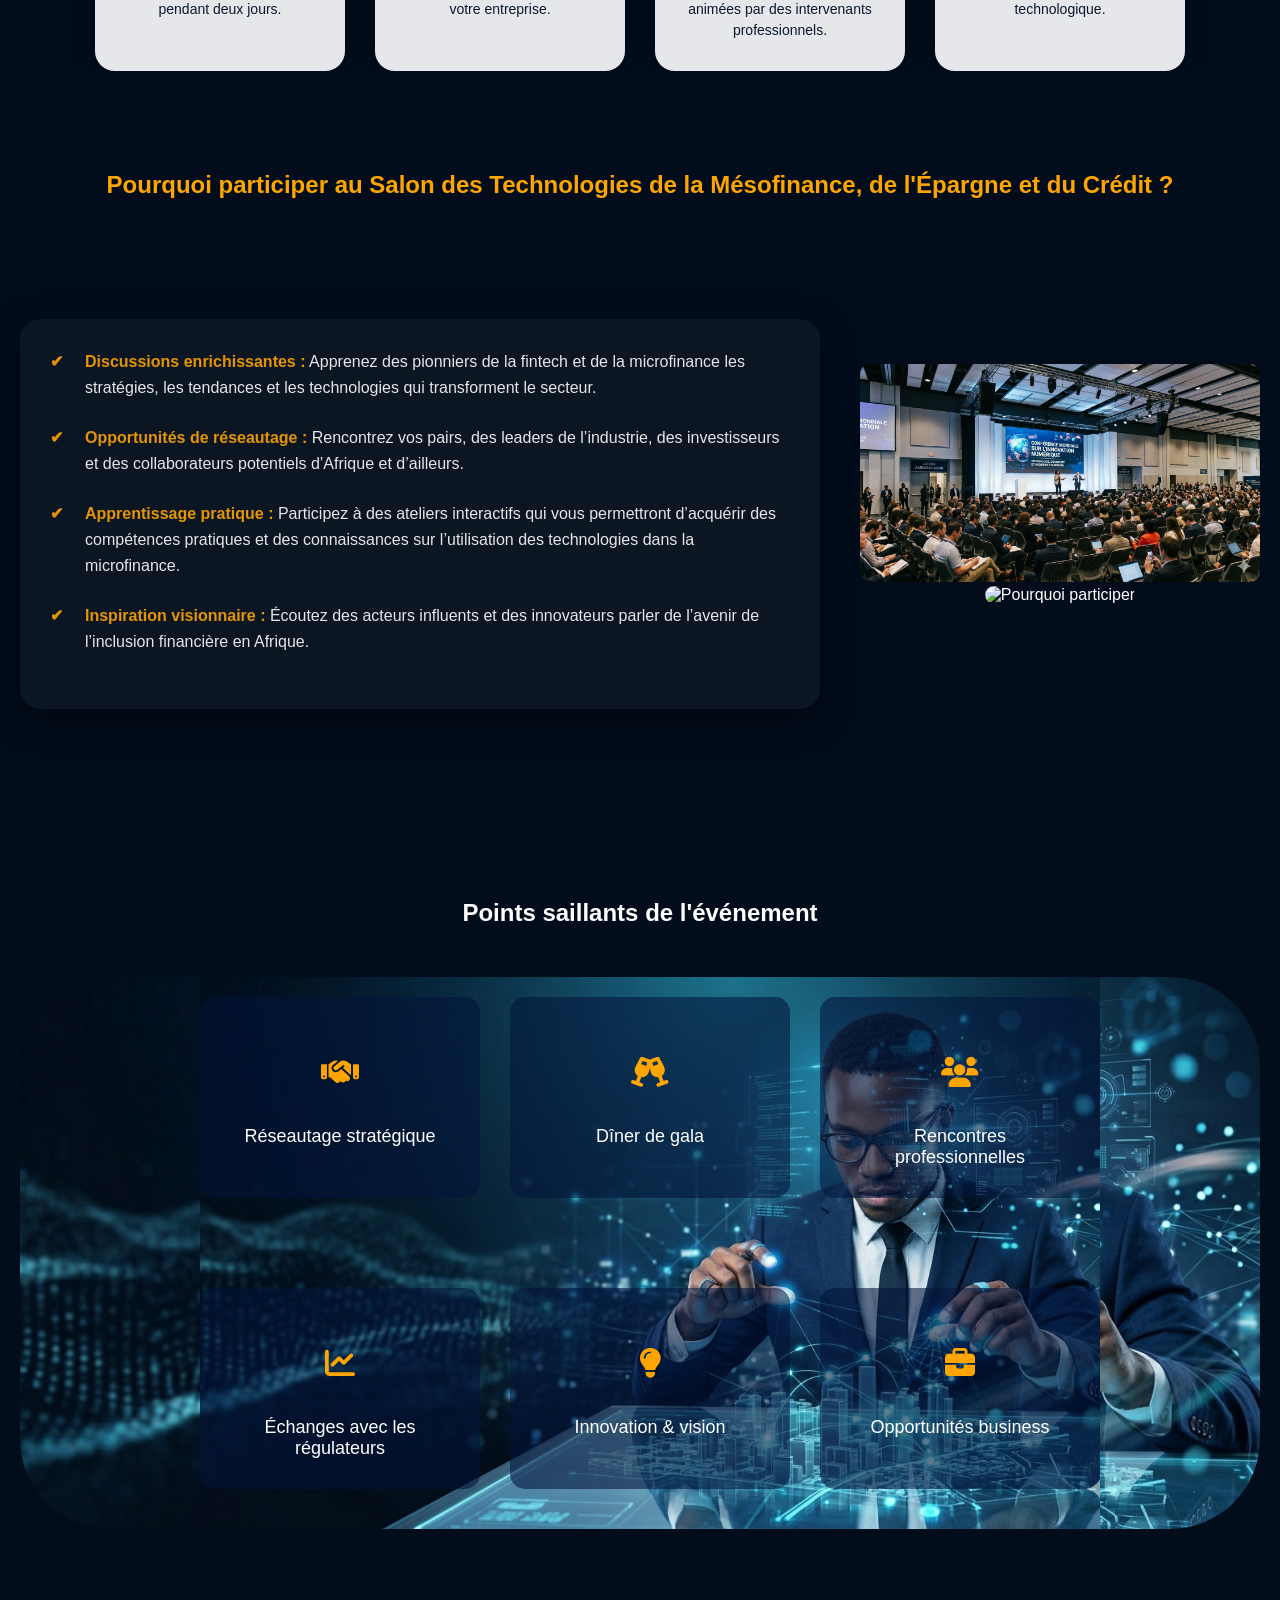
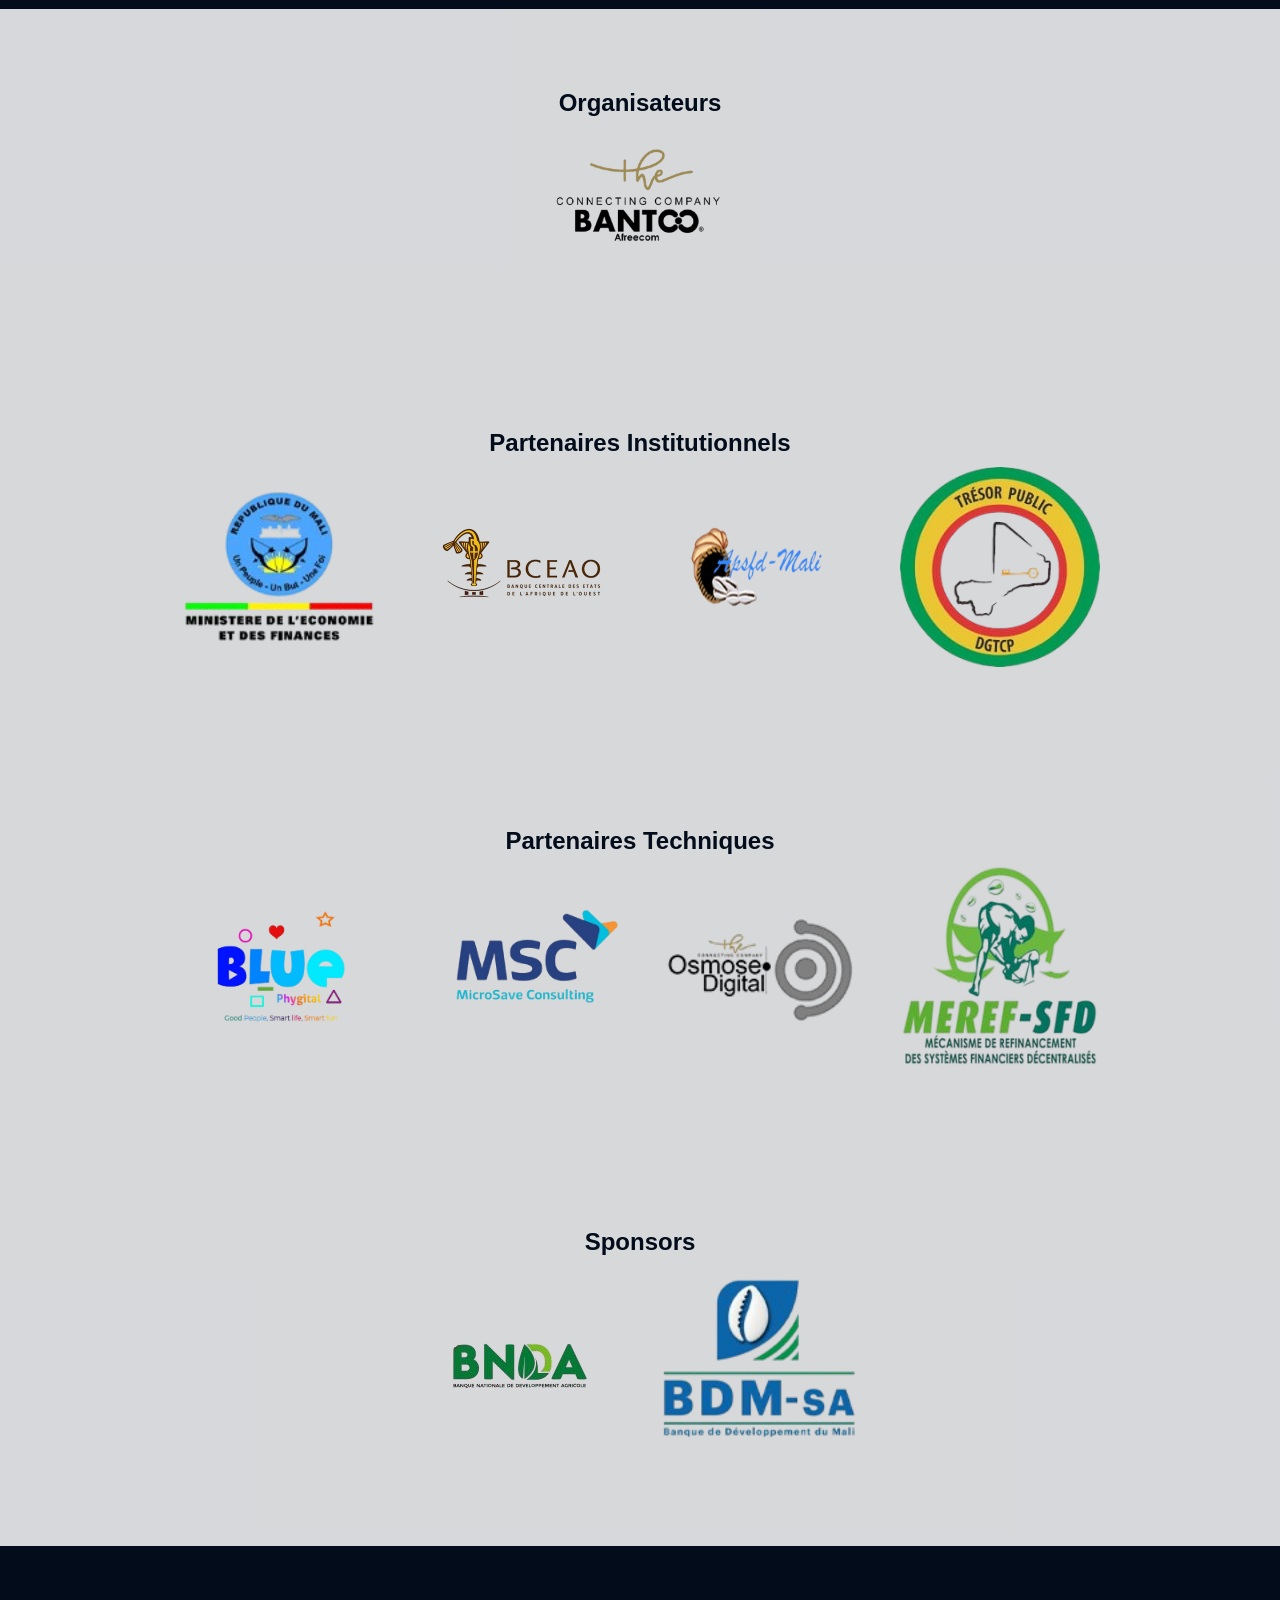
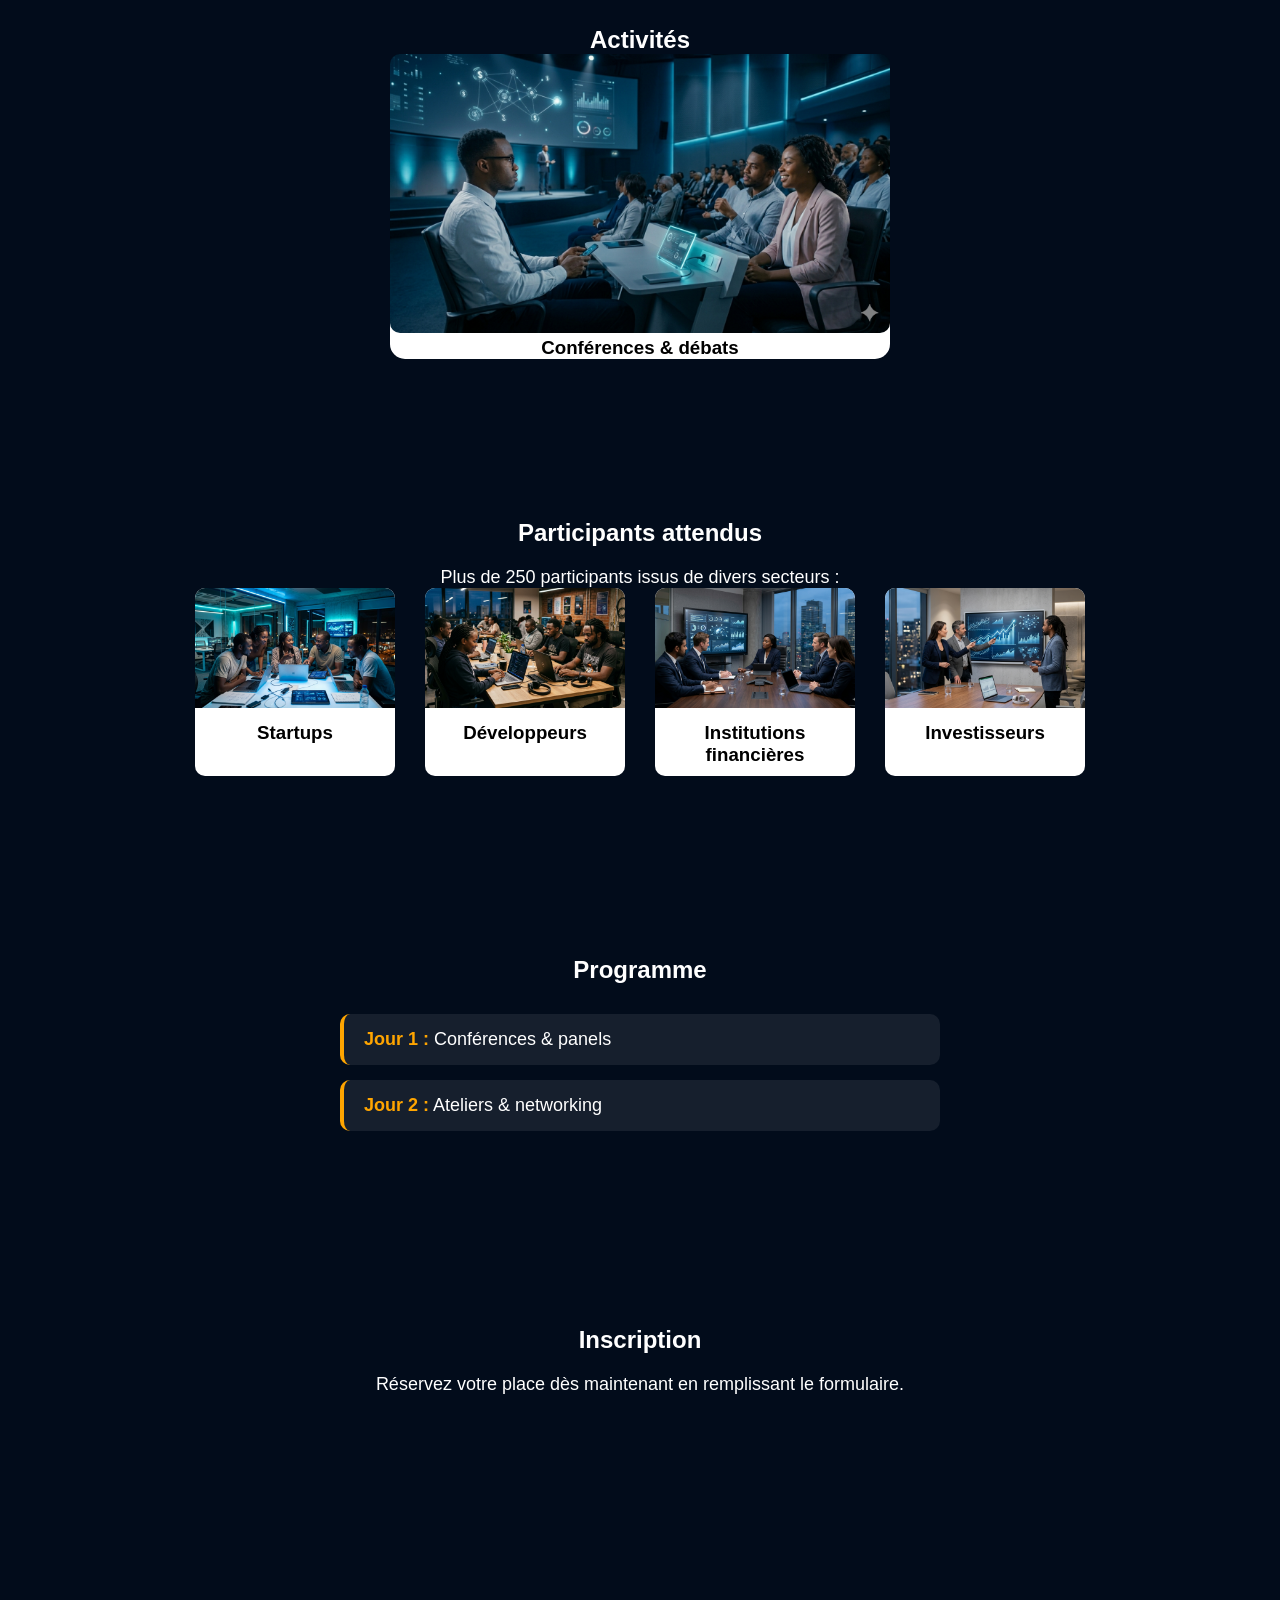
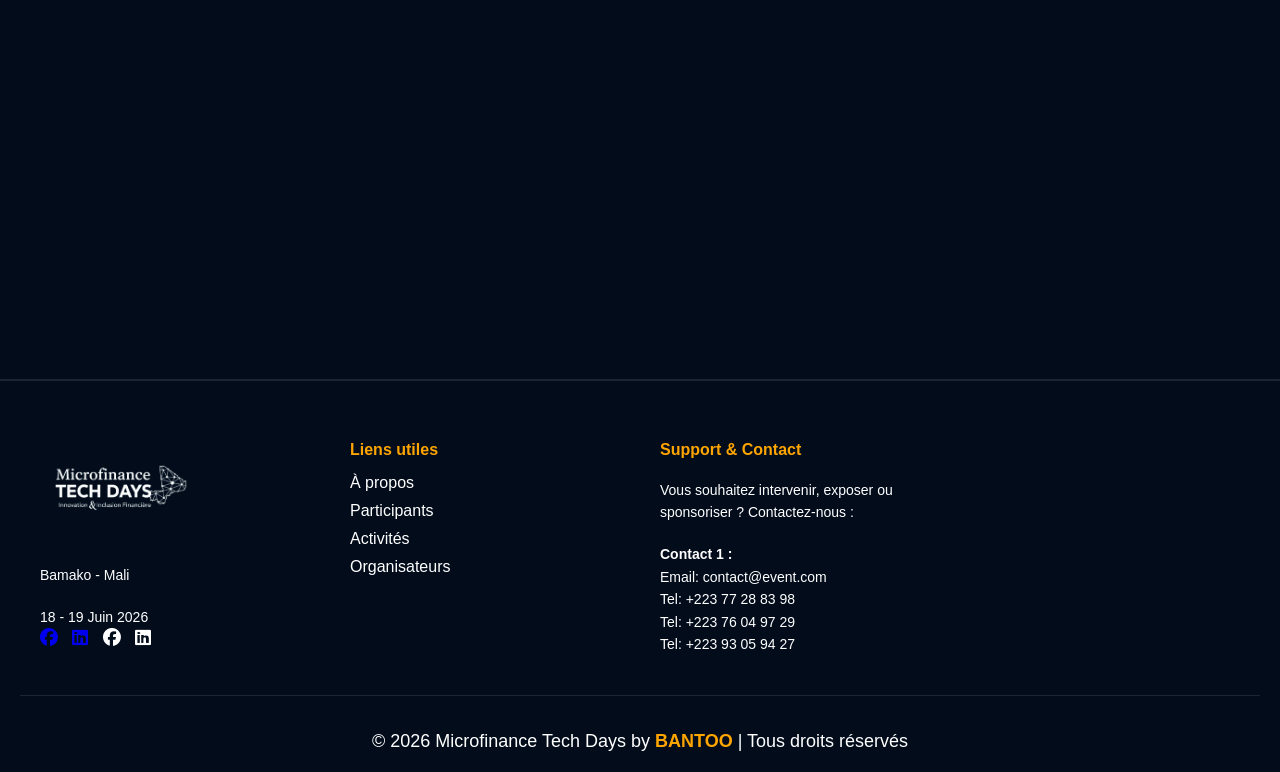
==== commit 80694e85: "Rectification et résolution du problème entre le dépôt local et le dépôt distant" ====
--- a/index.html
+++ b/index.html
@@ -56,11 +56,8 @@
         <ol> <li><strong>Réseautage</strong></li></ol>
         <ol><li><strong>Conférence</strong></li></ol>
         <ol><li><strong>Débat</strong></li></ol>
-<<<<<<< HEAD
         <ol><li><strong>Opportunités Business</strong></li></ol>
         <ol><li><strong>Networking</strong></li></ol>
-=======
->>>>>>> 1b996b9c7e2668121c8976db31d876c5aa7182fd
       </ul>
     </div>
     <!-- <img src="images/about.png" alt="about"> -->
@@ -69,7 +66,9 @@
       <h2>À propos du <strong >MTD</strong></h2>
       <p>
         Une plateforme nationale dédiée à l’exploration du rôle de la technologie dans l’accélération de l’inclusion financière.
-        Placée sous le thème <strong>« Favoriser l’inclusion financière grâce à la technologie et à l’innovation »</strong>, cette rencontre d’envergure réunira plus de 250 participants — chefs d’entreprise, fintechs, décideurs publics, banques, institutions de microfinance et experts — autour d’un objectif commun : partager des idées, débattre des enjeux et co-construire des solutions concrètes pour 
+        Placée sous le thème <strong>« Favoriser l’inclusion financière grâce à la technologie et à l’innovation »</strong>, cette rencontre 
+        d’envergure réunira plus de 250 participants — chefs d’entreprise, fintechs, décideurs publics, banques, institutions de microfinance 
+        et experts — autour d’un objectif commun : partager des idées, débattre des enjeux et co-construire des solutions concrètes pour 
         renforcer l’inclusion financière au sein de la zone UEMOA.
       </p>
     </div>
@@ -135,11 +134,8 @@
     </div>
 
     <div class="why-image">
-<<<<<<< HEAD
       <img src="images/conf.png" alt="Pourquoi participer">
-=======
       <img src="images/why.png" alt="Pourquoi participer">
->>>>>>> 1b996b9c7e2668121c8976db31d876c5aa7182fd
     </div>
 
   </div>
@@ -147,7 +143,6 @@
 
 <!-- HIGHLIGHTS -->
 <section id="highlights" class="fade-up">
-<<<<<<< HEAD
    <h2>Points saillants de l'événement</h2>
   <div class="high">
     
@@ -184,44 +179,6 @@
       </div>
 
     </div>
-=======
-
-  <h2>Points saillants de l'événement</h2>
-
-  <div class="highlights-grid">
-
-    <div class="highlight-item">
-      <i class="fas fa-handshake"></i>
-      <p>Réseautage stratégique</p>
-    </div>
-
-    <div class="highlight-item">
-      <i class="fas fa-glass-cheers"></i>
-      <p>Dîner de gala</p>
-    </div>
-
-    <div class="highlight-item">
-      <i class="fas fa-users"></i>
-      <p>Rencontres professionnelles</p>
-    </div>
-
-    <div class="highlight-item">
-      <i class="fas fa-chart-line"></i>
-      <p>Échanges avec  les régulateurs</p>
-    </div>
-
-    <div class="highlight-item">
-      <i class="fas fa-lightbulb"></i>
-      <p>Innovation & vision</p>
-    </div>
-
-    <div class="highlight-item">
-      <i class="fas fa-briefcase"></i>
-      <p>Opportunités business</p>
-    </div>
-
->>>>>>> 1b996b9c7e2668121c8976db31d876c5aa7182fd
-  </div>
 </section>
 
 <!-- ORGANIZERS -->
@@ -239,7 +196,6 @@
     <img src="images/Mnn.png">
     <img src="images/bceaolog.png">
     <img src="images/sponlog.png">
-<<<<<<< HEAD
     <img src="images/tresor.png" alt="">
     
   </div>
@@ -258,17 +214,14 @@
 </section>
 
 <!-- PARTNERS -->
-<section id="partnerscom" class="fade-up">
+<!-- <section id="partnerscom" class="fade-up">
   <h2>Partenaires Communication</h2>
   <div class="logos">
     <img src="images/Mnn.png">
-    <img src="images/bceaolog.png">
     <img src="images/sponlog.png">
-=======
->>>>>>> 1b996b9c7e2668121c8976db31d876c5aa7182fd
-    
-  </div>
-</section>
+    
+  </div>
+</section> -->
 
 <!-- SPONSORS -->
 <section id="sponsors" class="fade-up">
@@ -364,13 +317,10 @@
       <p>18 - 19 Juin 2026</p>
 
       <div class="socials" >
-<<<<<<< HEAD
          <a href="https://www.facebook.com/profile.php?id=61573254868620 "><i class="fab fa-facebook"></i></a>
         <a href="https://www.linkedin.com/company/microfinance-tech-days/?viewAsMember=true"><i class="fab fa-linkedin"> </i></a>
-=======
         <i class="fab fa-facebook"></i>
         <i class="fab fa-linkedin"></i>
->>>>>>> 1b996b9c7e2668121c8976db31d876c5aa7182fd
       </div>
     </div>
 
--- a/style.css
+++ b/style.css
@@ -313,7 +313,7 @@
 }
 
 /* HIGHLIGHTS */
-<<<<<<< HEAD
+
 .high{
   display: flex;
   justify-content: center;
@@ -328,8 +328,6 @@
   padding-left: 20px;
   border-radius: 90px;
 }
-=======
->>>>>>> 1b996b9c7e2668121c8976db31d876c5aa7182fd
 #highlights {
   position: relative;
   padding: 80px 20px;
@@ -337,32 +335,22 @@
   overflow: hidden;
   /* color: orange; */
 }
-<<<<<<< HEAD
-
-#highlights h2 {
-  margin-bottom: 20px;
-=======
 .highlights h2 {
   margin-bottom: 40px;
->>>>>>> 1b996b9c7e2668121c8976db31d876c5aa7182fd
   color: orange;
 
 }
 .highlights-grid {
   display: grid;
   grid-template-columns: repeat(3, 1fr);
-<<<<<<< HEAD
   gap: 30px;
   max-width: 900px;
   margin: auto;
   margin-top: 40px;
-
-=======
   background: url('images/bg.png') no-repeat center center/cover;
   gap: 30px;
   max-width: 900px;
   margin: auto;
->>>>>>> 1b996b9c7e2668121c8976db31d876c5aa7182fd
 }
 
 .highlight-item {
@@ -371,16 +359,15 @@
   padding: 30px;
   border-radius: 15px;
   transition: 0.3s;
-<<<<<<< HEAD
   overflow: hidden; 
   margin-bottom: 40px;
+  margin-top: 20px;
 }
 
 .highlight-item i {
   margin-top: 30px;
   font-size: 30px;
   color: orange;
-=======
   overflow: hidden;
 }
 
@@ -388,7 +375,6 @@
   font-size: 30px;
   color: orange;
   margin-bottom: 15px;
->>>>>>> 1b996b9c7e2668121c8976db31d876c5aa7182fd
 }
 
 .highlight-item::before {
@@ -427,6 +413,7 @@
   height:auto;
   opacity: 1;
   transition: 0.3s;
+  max-width: 100%;
   
 }
 
@@ -437,18 +424,16 @@
 
 #organizers,
 #partners,
-<<<<<<< HEAD
 #sponsors,
 #partnerstech,
-#partnerscom{
-=======
+#partnerscom,
 #sponsors {
->>>>>>> 1b996b9c7e2668121c8976db31d876c5aa7182fd
   padding: 80px 20px;
   text-align: center;
   background: rgba(255, 255, 255, 0.822);
   color: #020c1b;
   font-weight: bold;
+  
 }
 
 /* Fade-up Animation */
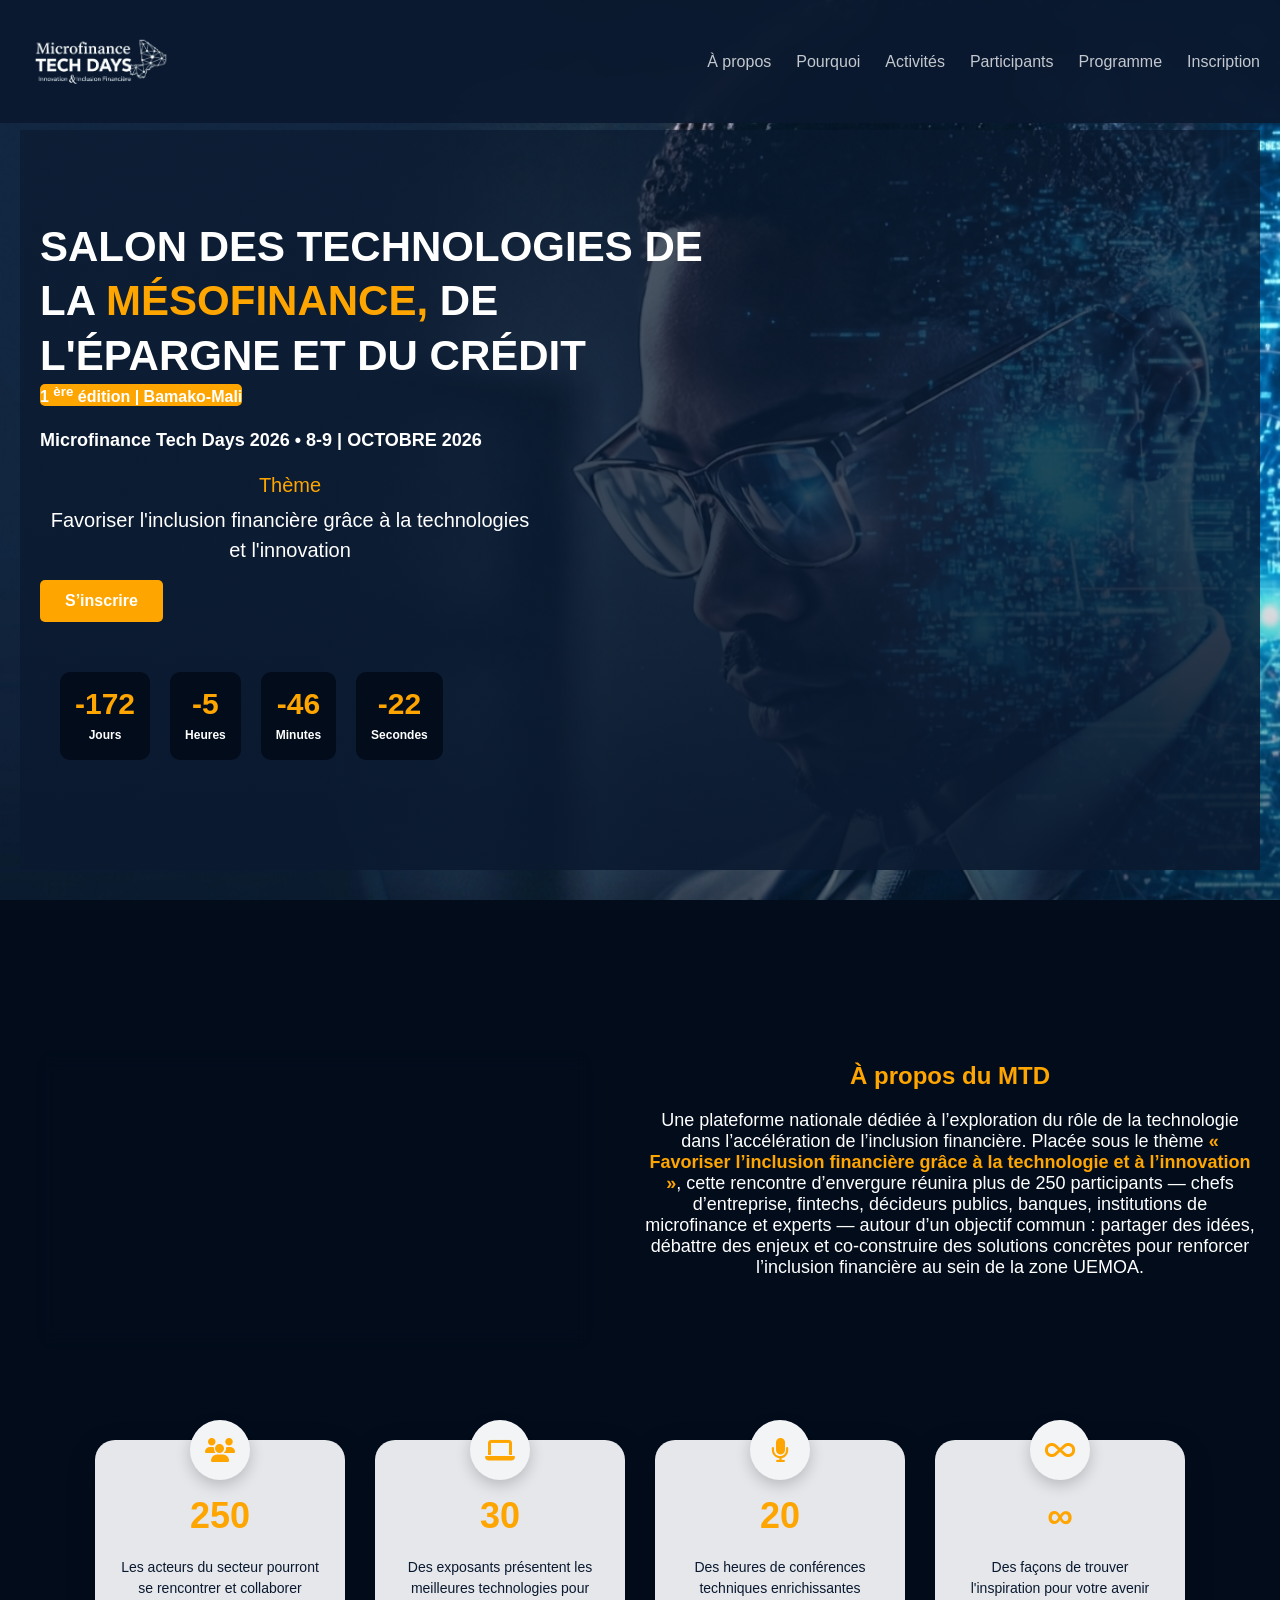
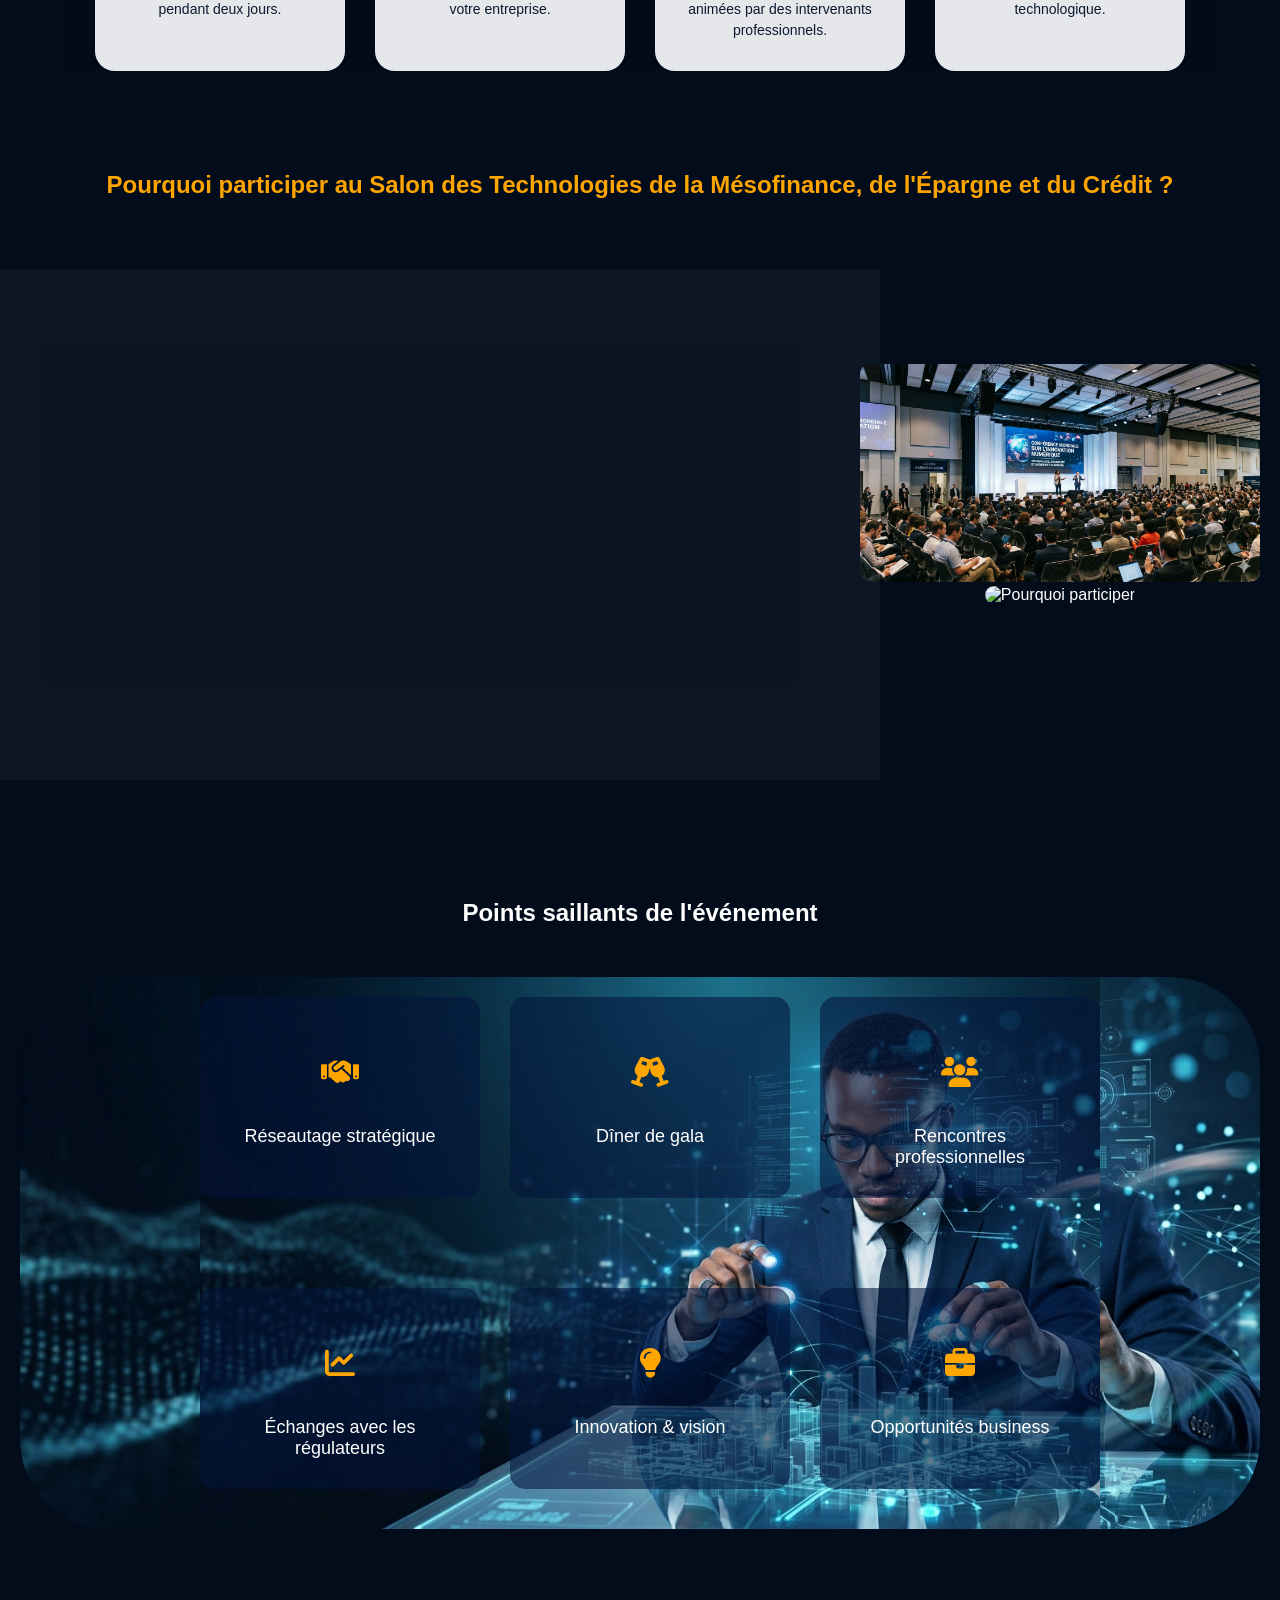
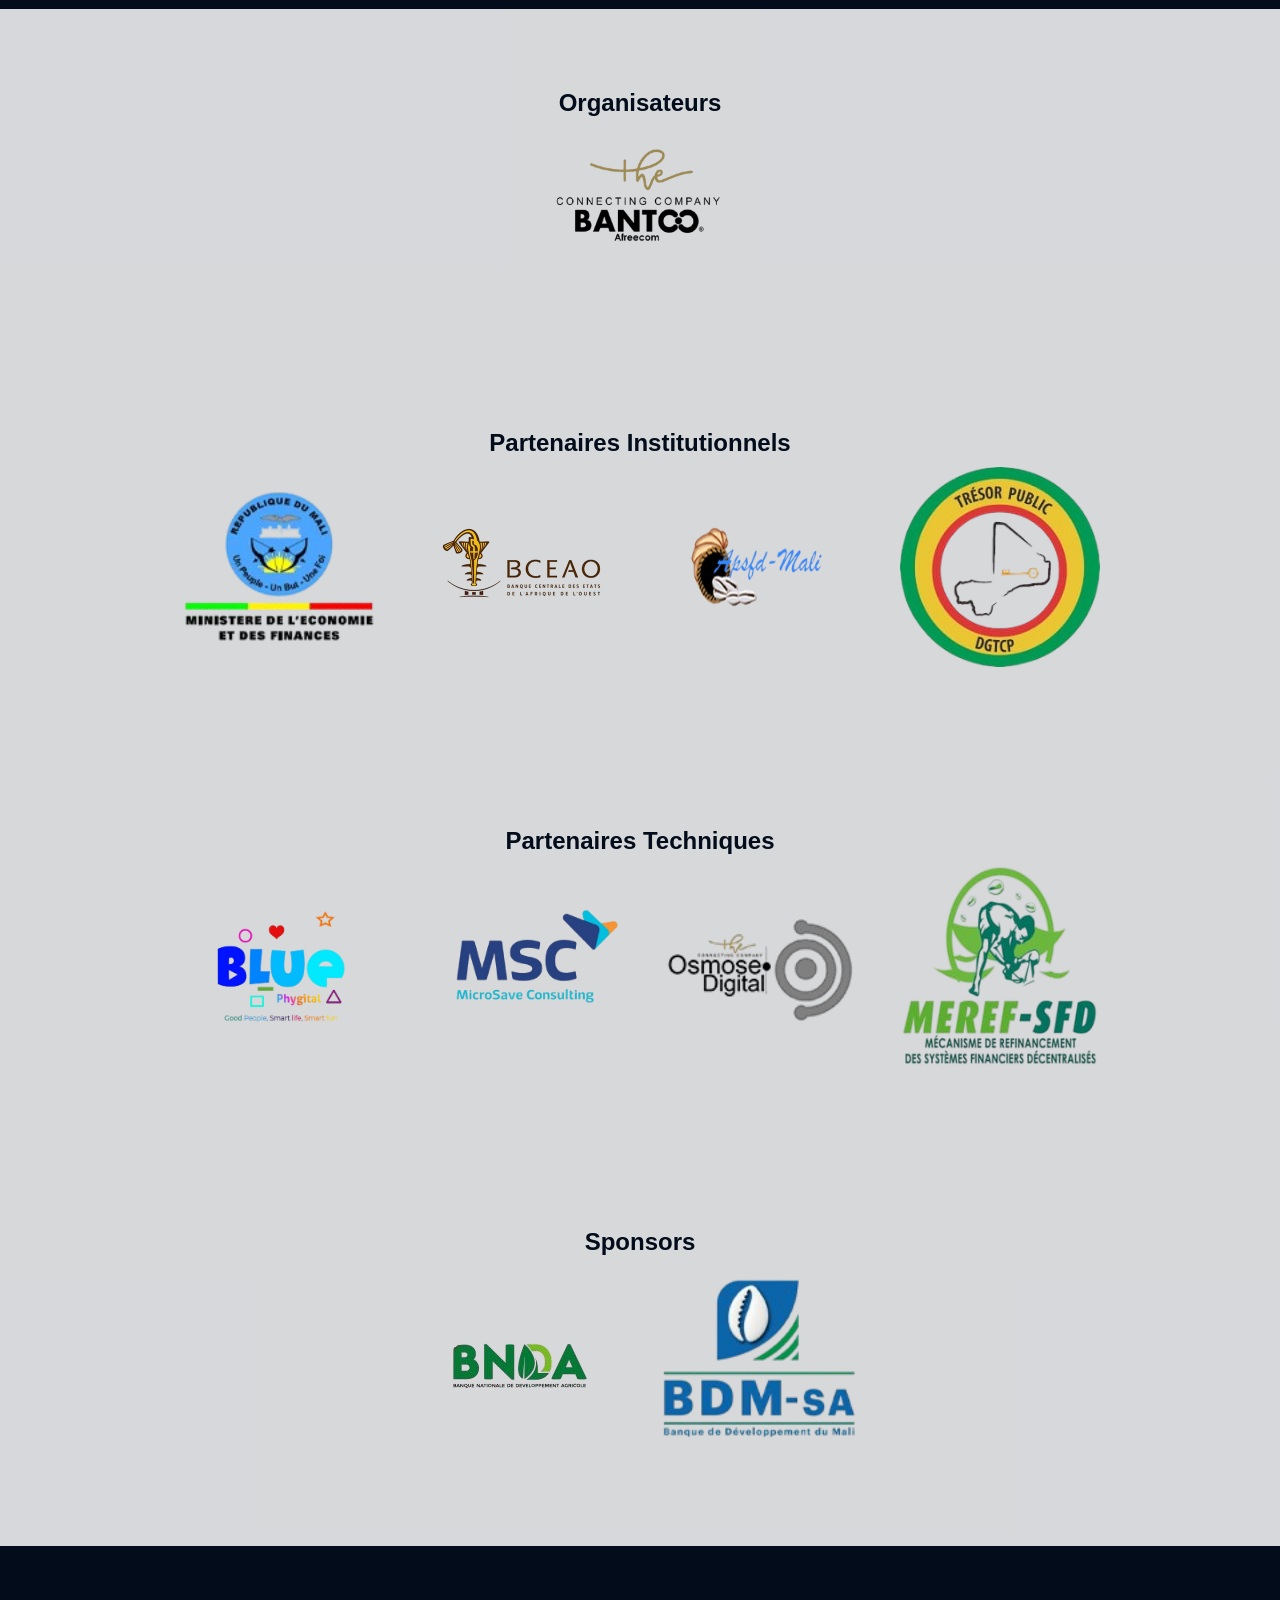
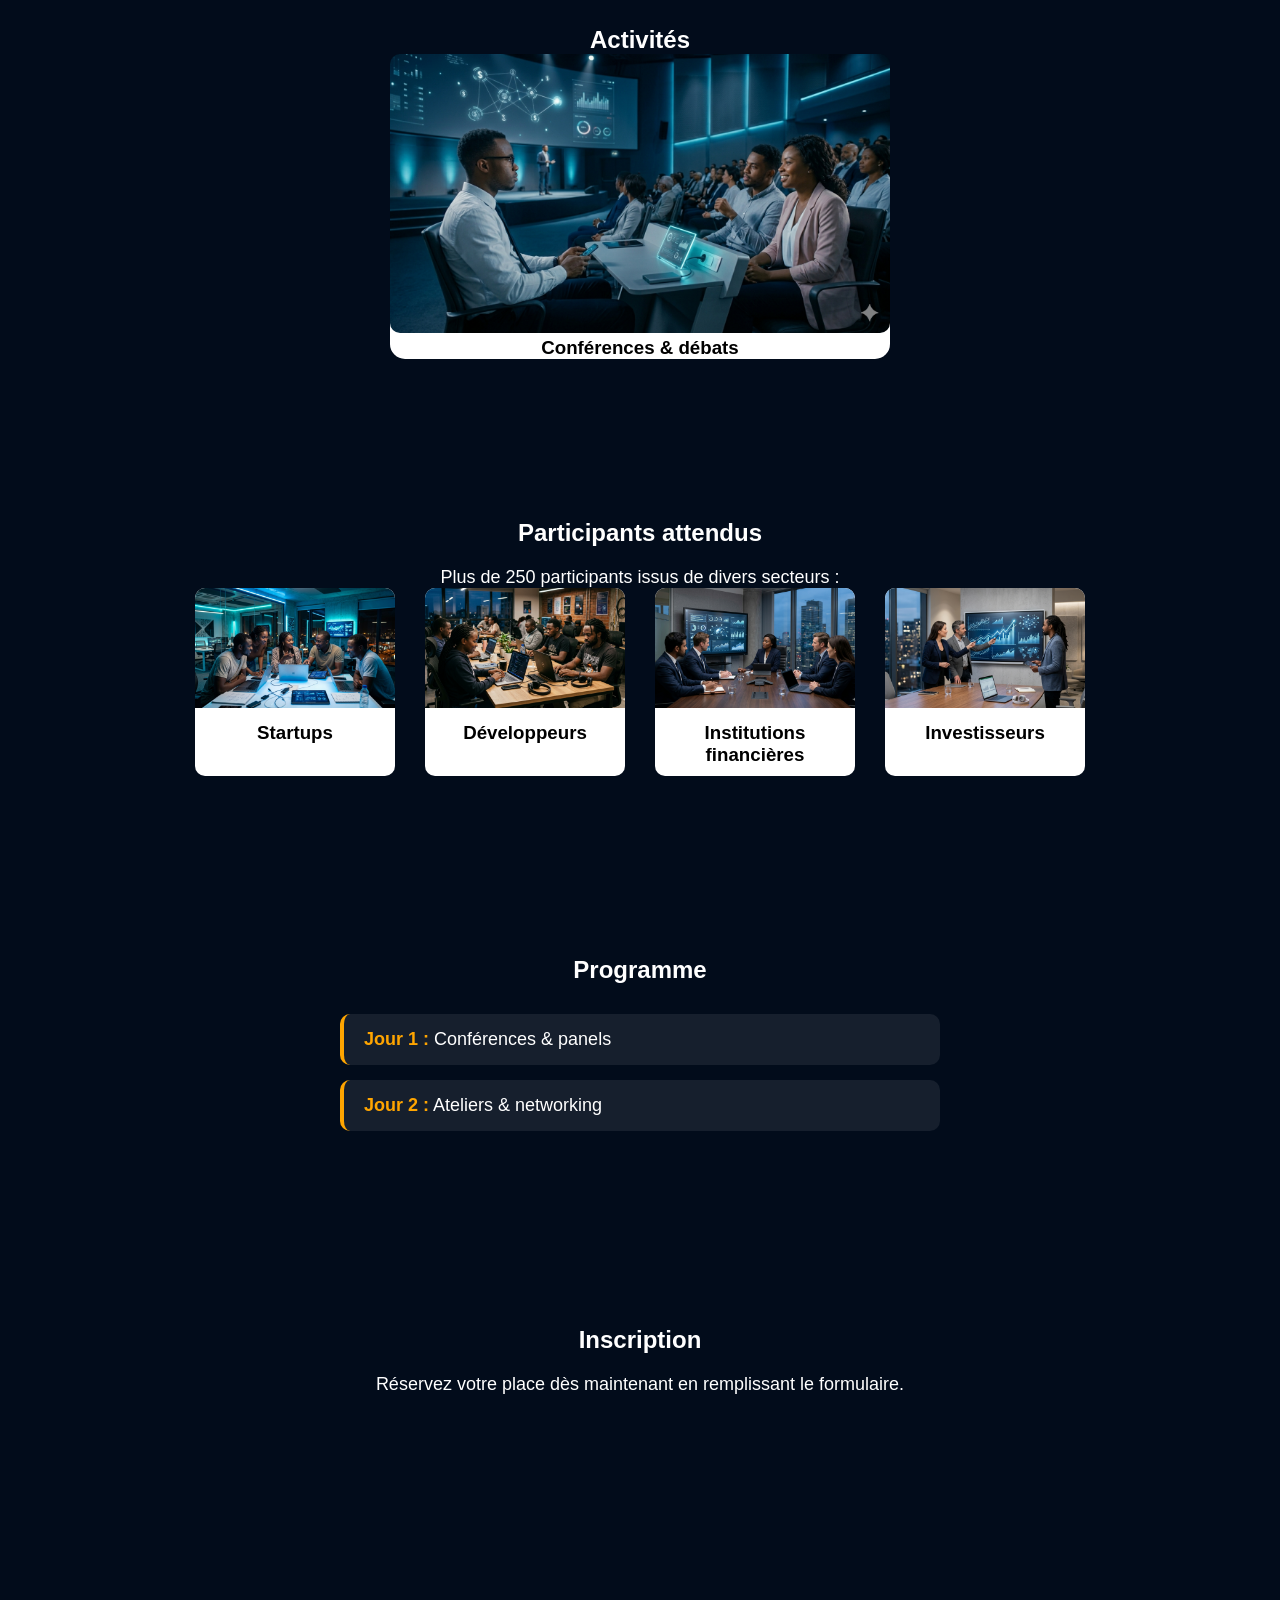
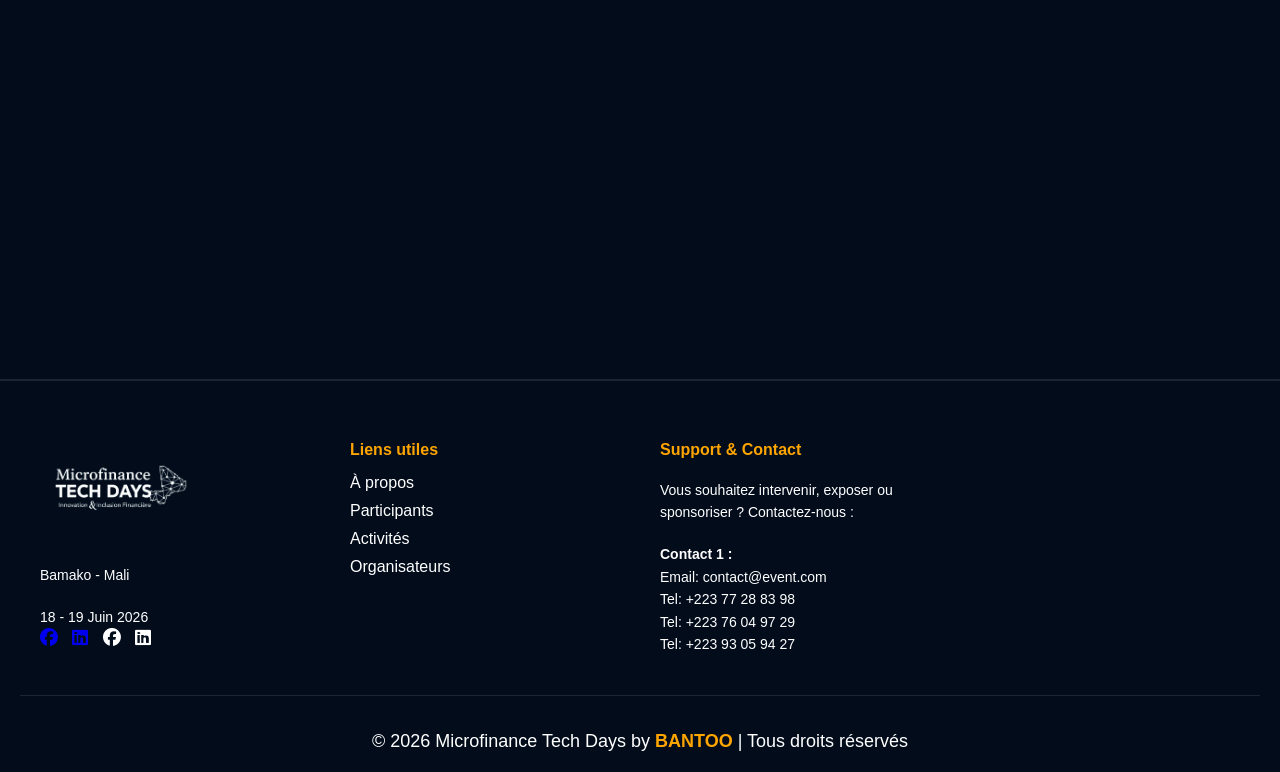
==== commit 16a07e1f: "feat: Change the date" ====
--- a/index.html
+++ b/index.html
@@ -1,5 +1,6 @@
 <!DOCTYPE html>
 <html lang="fr">
+
 <head>
   <meta charset="UTF-8">
   <title>Microfinance Tech Days</title>
@@ -7,214 +8,240 @@
   <link rel="stylesheet" href="https://cdnjs.cloudflare.com/ajax/libs/font-awesome/6.5.0/css/all.min.css">
   <link rel="stylesheet" href="style.css">
 </head>
+
 <body>
 
-<!-- NAVBAR -->
-<header>
-  <nav class="navbar">
-    
-    <div class="nav-left">
-      <img src="images/logos.png" alt="logo" class="navbar-logo">
-    </div>
-    <div class="menu-toggle">&#9776;</div>
-
-    <ul class="nav-links">
-      <li><a href="#about">À propos</a></li>
-      <li><a href="#why">Pourquoi</a></li>
-      <li><a href="#activities">Activités</a></li>
-      <li><a href="#participants">Participants</a></li>
-      <li><a href="#program">Programme</a></li>
-      <li><a href="#inscription">Inscription</a></li>
-    </ul>
-
-  </nav>
-</header>
-
-<!-- HERO -->
-<section id="accueil" class="hero ">
-  <div class="overlay">
-    <h1>SALON DES TECHNOLOGIES DE LA <strong >MÉSOFINANCE,</strong> DE L'ÉPARGNE ET DU CRÉDIT </h1>
-    <h4 class="fade-in-delay">1 <sup>ère</sup> édition | Bamako-Mali</h4>
-    <p class="fade-in-delay">Microfinance Tech Days 2026 • 18-19 | JUIN 2026</p>
-
-    <h2 class="fade-in-delay">Favoriser l'inclusion financière grâce à la technologies et l'innovation </h2>
-    <a href="#inscription" class="btn fade-in-delay">S’inscrire</a>
-    <div class="countdown">
-    <div><span id="days">0</span><p>Jours</p></div>
-    <div><span id="hours">0</span><p>Heures</p></div>
-    <div><span id="minutes">0</span><p>Minutes</p></div>
-    <div><span id="seconds">0</span><p>Secondes</p></div>
+  <!-- NAVBAR -->
+  <header>
+    <nav class="navbar">
+
+      <div class="nav-left">
+        <img src="images/logos.png" alt="logo" class="navbar-logo">
+      </div>
+      <div class="menu-toggle">&#9776;</div>
+
+      <ul class="nav-links">
+        <li><a href="#about">À propos</a></li>
+        <li><a href="#why">Pourquoi</a></li>
+        <li><a href="#activities">Activités</a></li>
+        <li><a href="#participants">Participants</a></li>
+        <li><a href="#program">Programme</a></li>
+        <li><a href="#inscription">Inscription</a></li>
+      </ul>
+
+    </nav>
+  </header>
+
+  <!-- HERO -->
+  <section id="accueil" class="hero ">
+    <div class="overlay">
+      <h1>SALON DES TECHNOLOGIES DE LA <strong>MÉSOFINANCE,</strong> DE L'ÉPARGNE ET DU CRÉDIT </h1>
+      <h4 class="fade-in-delay">1 <sup>ère</sup> édition | Bamako-Mali</h4>
+      <p class="fade-in-delay">Microfinance Tech Days 2026 • 8-9 | OCTOBRE 2026</p>
+
+      <h2 class="fade-in-delay">Favoriser l'inclusion financière grâce à la technologies et l'innovation </h2>
+      <a href="#inscription" class="btn fade-in-delay">S’inscrire</a>
+      <div class="countdown">
+        <div><span id="days">0</span>
+          <p>Jours</p>
+        </div>
+        <div><span id="hours">0</span>
+          <p>Heures</p>
+        </div>
+        <div><span id="minutes">0</span>
+          <p>Minutes</p>
+        </div>
+        <div><span id="seconds">0</span>
+          <p>Secondes</p>
+        </div>
+      </div>
+    </div>
+  </section>
+
+  <!-- ABOUT -->
+  <section id="about" class="fade-up">
+    <div class="about-container">
+      <div class="content">
+        <ul>
+          <ol>
+            <li><strong>Réseautage</strong></li>
+          </ol>
+          <ol>
+            <li><strong>Conférence</strong></li>
+          </ol>
+          <ol>
+            <li><strong>Débat</strong></li>
+          </ol>
+          <ol>
+            <li><strong>Opportunités Business</strong></li>
+          </ol>
+          <ol>
+            <li><strong>Networking</strong></li>
+          </ol>
+        </ul>
+      </div>
+      <!-- <img src="images/about.png" alt="about"> -->
+
+      <div class="text">
+        <h2>À propos du <strong>MTD</strong></h2>
+        <p>
+          Une plateforme nationale dédiée à l’exploration du rôle de la technologie dans l’accélération de l’inclusion
+          financière.
+          Placée sous le thème <strong>« Favoriser l’inclusion financière grâce à la technologie et à l’innovation
+            »</strong>, cette rencontre
+          d’envergure réunira plus de 250 participants — chefs d’entreprise, fintechs, décideurs publics, banques,
+          institutions de microfinance
+          et experts — autour d’un objectif commun : partager des idées, débattre des enjeux et co-construire des
+          solutions concrètes pour
+          renforcer l’inclusion financière au sein de la zone UEMOA.
+        </p>
+      </div>
+    </div>
+  </section>
+
+  <!-- STATS -->
+  <div class="stats">
+
+    <div class="stat-card">
+      <div class="icon"><i class="fas fa-users"></i></div>
+      <h3>250</h3>
+      <p>Les acteurs du secteur pourront se rencontrer et collaborer pendant deux jours.</p>
+    </div>
+
+    <div class="stat-card">
+      <div class="icon"><i class="fas fa-laptop"></i></div>
+      <h3>30</h3>
+      <p>Des exposants présentent les meilleures technologies pour votre entreprise.</p>
+    </div>
+
+    <div class="stat-card">
+      <div class="icon"><i class="fas fa-microphone"></i></div>
+      <h3>20</h3>
+      <p>Des heures de conférences techniques enrichissantes animées par des intervenants professionnels.</p>
+    </div>
+
+    <div class="stat-card">
+      <div class="icon"><i class="fas fa-infinity"></i></div>
+      <h3>∞</h3>
+      <p>Des façons de trouver l'inspiration pour votre avenir technologique.</p>
+    </div>
+
   </div>
-  </div>
-</section>
-
-<!-- ABOUT -->
-<section id="about" class="fade-up">
-   <div class="about-container">
-    <div class="content">
-      <ul>
-        <ol> <li><strong>Réseautage</strong></li></ol>
-        <ol><li><strong>Conférence</strong></li></ol>
-        <ol><li><strong>Débat</strong></li></ol>
-        <ol><li><strong>Opportunités Business</strong></li></ol>
-        <ol><li><strong>Networking</strong></li></ol>
-      </ul>
-    </div>
-    <!-- <img src="images/about.png" alt="about"> -->
-    
-    <div class="text">
-      <h2>À propos du <strong >MTD</strong></h2>
-      <p>
-        Une plateforme nationale dédiée à l’exploration du rôle de la technologie dans l’accélération de l’inclusion financière.
-        Placée sous le thème <strong>« Favoriser l’inclusion financière grâce à la technologie et à l’innovation »</strong>, cette rencontre 
-        d’envergure réunira plus de 250 participants — chefs d’entreprise, fintechs, décideurs publics, banques, institutions de microfinance 
-        et experts — autour d’un objectif commun : partager des idées, débattre des enjeux et co-construire des solutions concrètes pour 
-        renforcer l’inclusion financière au sein de la zone UEMOA.
-      </p>
-    </div>
-  </div>
-</section>
-
-<!-- STATS -->
-<div class="stats">
-  
-  <div class="stat-card">
-    <div class="icon"><i class="fas fa-users"></i></div>
-    <h3>250</h3>
-    <p>Les acteurs du secteur pourront se rencontrer et collaborer pendant deux jours.</p>
-  </div>
-
-  <div class="stat-card">
-    <div class="icon"><i class="fas fa-laptop"></i></div>
-    <h3>30</h3>
-    <p>Des exposants présentent les meilleures technologies pour votre entreprise.</p>
-  </div>
-
-  <div class="stat-card">
-    <div class="icon"><i class="fas fa-microphone"></i></div>
-    <h3>20</h3>
-    <p>Des heures de conférences techniques enrichissantes animées par des intervenants professionnels.</p>
-  </div>
-
-  <div class="stat-card">
-    <div class="icon"><i class="fas fa-infinity"></i></div>
-    <h3>∞</h3>
-    <p>Des façons de trouver l'inspiration pour votre avenir technologique.</p>
-  </div>
-
-</div> 
-
-<section id="why" class="fade-up">
-  <h2>Pourquoi participer  au Salon des Technologies de la Mésofinance, de l'Épargne et du Crédit ?</h2>
-
-  <div class="why-container">
-
-    <div class="why-text">
-      <ol>
-        <li>
-          <strong>Discussions enrichissantes :</strong>
-          Apprenez des pionniers de la fintech et de la microfinance les stratégies, les tendances et les technologies qui transforment le secteur.
-        </li>
-
-        <li>
-          <strong>Opportunités de réseautage :</strong>
-          Rencontrez vos pairs, des leaders de l’industrie, des investisseurs et des collaborateurs potentiels d’Afrique et d’ailleurs.
-        </li>
-
-        <li>
-          <strong>Apprentissage pratique :</strong>
-          Participez à des ateliers interactifs qui vous permettront d’acquérir des compétences pratiques et des connaissances sur l’utilisation des technologies dans la microfinance.
-        </li>
-
-        <li>
-          <strong>Inspiration visionnaire :</strong>
-          Écoutez des acteurs influents et des innovateurs parler de l’avenir de l’inclusion financière en Afrique.
-        </li>
-      </ol>
-    </div>
-
-    <div class="why-image">
-      <img src="images/conf.png" alt="Pourquoi participer">
-      <img src="images/why.png" alt="Pourquoi participer">
-    </div>
-
-  </div>
-</section>
-
-<!-- HIGHLIGHTS -->
-<section id="highlights" class="fade-up">
-   <h2>Points saillants de l'événement</h2>
-  <div class="high">
-    
-    <div class="highlights-grid">
-
-      <div class="highlight-item">
-        <i class="fas fa-handshake"></i>
-        <p>Réseautage stratégique</p>
-      </div>
-
-      <div class="highlight-item">
-        <i class="fas fa-glass-cheers"></i>
-        <p>Dîner de gala</p>
-      </div>
-
-      <div class="highlight-item">
-        <i class="fas fa-users"></i>
-        <p>Rencontres professionnelles</p>
-      </div>
-
-      <div class="highlight-item">
-        <i class="fas fa-chart-line"></i>
-        <p>Échanges avec  les régulateurs</p>
-      </div>
-
-      <div class="highlight-item">
-        <i class="fas fa-lightbulb"></i>
-        <p>Innovation & vision</p>
-      </div>
-
-      <div class="highlight-item">
-        <i class="fas fa-briefcase"></i>
-        <p>Opportunités business</p>
-      </div>
-
-    </div>
-</section>
-
-<!-- ORGANIZERS -->
-<section id="organizers" class="fade-up">
-  <h2>Organisateurs</h2>
-  <div class="logos">
-    <img src="images/organisateur.png">
-  </div>
-</section>
-
-<!-- PARTNERS -->
-<section id="partners" class="fade-up">
-  <h2>Partenaires Institutionnels</h2>
-  <div class="logos">
-    <img src="images/Mnn.png">
-    <img src="images/bceaolog.png">
-    <img src="images/sponlog.png">
-    <img src="images/tresor.png" alt="">
-    
-  </div>
-</section>
-
-<!-- PARTNERS -->
-<section id="partnerstech" class="fade-up">
-  <h2>Partenaires Techniques</h2>
-  <div class="logos">
-    <img src="images/blue.png">
-    <img src="images/msc.png">
-    <img src="images/osm.png">
-    <img src="images/mref.png">
-    
-  </div>
-</section>
-
-<!-- PARTNERS -->
-<!-- <section id="partnerscom" class="fade-up">
+
+  <section id="why" class="fade-up">
+    <h2>Pourquoi participer au Salon des Technologies de la Mésofinance, de l'Épargne et du Crédit ?</h2>
+
+    <div class="why-container">
+
+      <div class="why-text">
+        <ol>
+          <li>
+            <strong>Discussions enrichissantes :</strong>
+            Apprenez des pionniers de la fintech et de la microfinance les stratégies, les tendances et les technologies
+            qui transforment le secteur.
+          </li>
+
+          <li>
+            <strong>Opportunités de réseautage :</strong>
+            Rencontrez vos pairs, des leaders de l’industrie, des investisseurs et des collaborateurs potentiels
+            d’Afrique et d’ailleurs.
+          </li>
+
+          <li>
+            <strong>Apprentissage pratique :</strong>
+            Participez à des ateliers interactifs qui vous permettront d’acquérir des compétences pratiques et des
+            connaissances sur l’utilisation des technologies dans la microfinance.
+          </li>
+
+          <li>
+            <strong>Inspiration visionnaire :</strong>
+            Écoutez des acteurs influents et des innovateurs parler de l’avenir de l’inclusion financière en Afrique.
+          </li>
+        </ol>
+      </div>
+
+      <div class="why-image">
+        <img src="images/conf.png" alt="Pourquoi participer">
+        <img src="images/why.png" alt="Pourquoi participer">
+      </div>
+
+    </div>
+  </section>
+
+  <!-- HIGHLIGHTS -->
+  <section id="highlights" class="fade-up">
+    <h2>Points saillants de l'événement</h2>
+    <div class="high">
+
+      <div class="highlights-grid">
+
+        <div class="highlight-item">
+          <i class="fas fa-handshake"></i>
+          <p>Réseautage stratégique</p>
+        </div>
+
+        <div class="highlight-item">
+          <i class="fas fa-glass-cheers"></i>
+          <p>Dîner de gala</p>
+        </div>
+
+        <div class="highlight-item">
+          <i class="fas fa-users"></i>
+          <p>Rencontres professionnelles</p>
+        </div>
+
+        <div class="highlight-item">
+          <i class="fas fa-chart-line"></i>
+          <p>Échanges avec les régulateurs</p>
+        </div>
+
+        <div class="highlight-item">
+          <i class="fas fa-lightbulb"></i>
+          <p>Innovation & vision</p>
+        </div>
+
+        <div class="highlight-item">
+          <i class="fas fa-briefcase"></i>
+          <p>Opportunités business</p>
+        </div>
+
+      </div>
+  </section>
+
+  <!-- ORGANIZERS -->
+  <section id="organizers" class="fade-up">
+    <h2>Organisateurs</h2>
+    <div class="logos">
+      <img src="images/organisateur.png">
+    </div>
+  </section>
+
+  <!-- PARTNERS -->
+  <section id="partners" class="fade-up">
+    <h2>Partenaires Institutionnels</h2>
+    <div class="logos">
+      <img src="images/Mnn.png">
+      <img src="images/bceaolog.png">
+      <img src="images/sponlog.png">
+      <img src="images/tresor.png" alt="">
+
+    </div>
+  </section>
+
+  <!-- PARTNERS -->
+  <section id="partnerstech" class="fade-up">
+    <h2>Partenaires Techniques</h2>
+    <div class="logos">
+      <img src="images/blue.png">
+      <img src="images/msc.png">
+      <img src="images/osm.png">
+      <img src="images/mref.png">
+
+    </div>
+  </section>
+
+  <!-- PARTNERS -->
+  <!-- <section id="partnerscom" class="fade-up">
   <h2>Partenaires Communication</h2>
   <div class="logos">
     <img src="images/Mnn.png">
@@ -223,118 +250,115 @@
   </div>
 </section> -->
 
-<!-- SPONSORS -->
-<section id="sponsors" class="fade-up">
-  <h2>Sponsors</h2>
-  <div class="logos">
-    <img src="images/bnda_mali_logo.png">
-    <img src="images/bdmss.png">
-  </div>
-</section>
-
-
-<!-- ACTIVITIES -->
-<section id="activities">
-  <div class="activities-container">
-    <h2>Activités</h2>
-    <div class="carousel">
-      <div class="card active">
-        <img src="images/conference.png" alt="">
-        <h3>Conférences & débats</h3>
-      </div>
-
-      <div class="card">
-        <img src="images/exposition.png" alt="">
-        <h3>Expositions & démonstrations</h3>
-      </div>
-
-      <div class="card">
-        <img src="images/atelier.png" alt="">
-        <h3>Ateliers</h3>
-      </div>
-    </div>
-  </div>
-</section>
-
-<section id="participants" class="fade-up">
-  <h2>Participants attendus</h2>
-  <p>Plus de 250 participants issus de divers secteurs :</p>
-
-  <div class="participants-container">
-    
-    <div class="participant-card">
-      <img src="images/startup.png" alt="">
-      <h3>Startups</h3>
-    </div>
-
-    <div class="participant-card">
-      <img src="images/dev.png" alt="">
-      <h3>Développeurs</h3>
-    </div>
-
-    <div class="participant-card">
-      <img src="images/institution.png" alt="">
-      <h3>Institutions financières</h3>
-    </div>
-
-    <div class="participant-card">
-      <img src="images/investisseur.png" alt="">
-      <h3>Investisseurs</h3>
-    </div>
-
-  </div>
-</section>
-
-<!-- PROGRAM -->
-<section id="program" class="fade-up">
-  <h2>Programme</h2>
-  <p><strong>Jour 1 :</strong> Conférences & panels</p>
-  <p><strong>Jour 2 :</strong> Ateliers & networking</p>
-</section>
-
-<!-- INSCRIPTION -->
-<section id="inscription" class="fade-up">
-  <h2>Inscription</h2>
-  <p>Réservez votre place dès maintenant en remplissant le formulaire.</p>
-  <div class="form-container"> 
-    <iframe 
-      src="https://forms.gle/xiPjMH4er3DZVUmT6"
-      width="100%" 
-      height="500"
-      frameborder="0">
-    </iframe>
-  </div>
-</section>
-
-<!-- FOOTER -->
-<footer>
-
-  <div class="footer-container">
-
-    <div class="footer-col">
-      <img src="images/logos.png" alt="logo" class="footer-logo">
-      <p>Bamako - Mali</p>
-      <p>18 - 19 Juin 2026</p>
-
-      <div class="socials" >
-         <a href="https://www.facebook.com/profile.php?id=61573254868620 "><i class="fab fa-facebook"></i></a>
-        <a href="https://www.linkedin.com/company/microfinance-tech-days/?viewAsMember=true"><i class="fab fa-linkedin"> </i></a>
-        <i class="fab fa-facebook"></i>
-        <i class="fab fa-linkedin"></i>
-      </div>
-    </div>
-
-    <div class="footer-col">
-      <h4>Liens utiles</h4>
-      <ul>
-        <li><a href="#about">À propos</a></li>
-        <li><a href="#participants">Participants</a></li>
-        <li><a href="#activities">Activités</a></li>
-        <li><a href="#organizers">Organisateurs</a></li>
-      </ul>
-    </div>
-
-<!--     
+  <!-- SPONSORS -->
+  <section id="sponsors" class="fade-up">
+    <h2>Sponsors</h2>
+    <div class="logos">
+      <img src="images/bnda_mali_logo.png">
+      <img src="images/bdmss.png">
+    </div>
+  </section>
+
+
+  <!-- ACTIVITIES -->
+  <section id="activities">
+    <div class="activities-container">
+      <h2>Activités</h2>
+      <div class="carousel">
+        <div class="card active">
+          <img src="images/conference.png" alt="">
+          <h3>Conférences & débats</h3>
+        </div>
+
+        <div class="card">
+          <img src="images/exposition.png" alt="">
+          <h3>Expositions & démonstrations</h3>
+        </div>
+
+        <div class="card">
+          <img src="images/atelier.png" alt="">
+          <h3>Ateliers</h3>
+        </div>
+      </div>
+    </div>
+  </section>
+
+  <section id="participants" class="fade-up">
+    <h2>Participants attendus</h2>
+    <p>Plus de 250 participants issus de divers secteurs :</p>
+
+    <div class="participants-container">
+
+      <div class="participant-card">
+        <img src="images/startup.png" alt="">
+        <h3>Startups</h3>
+      </div>
+
+      <div class="participant-card">
+        <img src="images/dev.png" alt="">
+        <h3>Développeurs</h3>
+      </div>
+
+      <div class="participant-card">
+        <img src="images/institution.png" alt="">
+        <h3>Institutions financières</h3>
+      </div>
+
+      <div class="participant-card">
+        <img src="images/investisseur.png" alt="">
+        <h3>Investisseurs</h3>
+      </div>
+
+    </div>
+  </section>
+
+  <!-- PROGRAM -->
+  <section id="program" class="fade-up">
+    <h2>Programme</h2>
+    <p><strong>Jour 1 :</strong> Conférences & panels</p>
+    <p><strong>Jour 2 :</strong> Ateliers & networking</p>
+  </section>
+
+  <!-- INSCRIPTION -->
+  <section id="inscription" class="fade-up">
+    <h2>Inscription</h2>
+    <p>Réservez votre place dès maintenant en remplissant le formulaire.</p>
+    <div class="form-container">
+      <iframe src="https://forms.gle/xiPjMH4er3DZVUmT6" width="100%" height="500" frameborder="0">
+      </iframe>
+    </div>
+  </section>
+
+  <!-- FOOTER -->
+  <footer>
+
+    <div class="footer-container">
+
+      <div class="footer-col">
+        <img src="images/logos.png" alt="logo" class="footer-logo">
+        <p>Bamako - Mali</p>
+        <p>18 - 19 Juin 2026</p>
+
+        <div class="socials">
+          <a href="https://www.facebook.com/profile.php?id=61573254868620 "><i class="fab fa-facebook"></i></a>
+          <a href="https://www.linkedin.com/company/microfinance-tech-days/?viewAsMember=true"><i
+              class="fab fa-linkedin"> </i></a>
+          <i class="fab fa-facebook"></i>
+          <i class="fab fa-linkedin"></i>
+        </div>
+      </div>
+
+      <div class="footer-col">
+        <h4>Liens utiles</h4>
+        <ul>
+          <li><a href="#about">À propos</a></li>
+          <li><a href="#participants">Participants</a></li>
+          <li><a href="#activities">Activités</a></li>
+          <li><a href="#organizers">Organisateurs</a></li>
+        </ul>
+      </div>
+
+      <!--     
     <div class="footer-col">
       <h4>Informations</h4>
       <ul>
@@ -343,25 +367,26 @@
       </ul>
     </div> -->
 
-    <div class="footer-col">
-      <h4>Support & Contact</h4>
-      <p>Vous souhaitez intervenir, exposer ou sponsoriser ? Contactez-nous :</p>
-
-      <p><strong>Contact 1 :</strong><br>
-      Email: contact@event.com<br>
-      Tel: +223 77 28 83 98 <br>
-      Tel: +223 76 04 97 29<br>
-      Tel: +223 93 05 94 27</p>
-    </div>
-
-  </div>
-
-  <div class="footer-bottom">
-    <p>© 2026 Microfinance Tech Days by <strong style="color: orange;">BANTOO</strong> | Tous droits réservés</p>
-  </div>
-
-</footer>
-
-<script src="script.js"></script>
+      <div class="footer-col">
+        <h4>Support & Contact</h4>
+        <p>Vous souhaitez intervenir, exposer ou sponsoriser ? Contactez-nous :</p>
+
+        <p><strong>Contact 1 :</strong><br>
+          Email: contact@event.com<br>
+          Tel: +223 77 28 83 98 <br>
+          Tel: +223 76 04 97 29<br>
+          Tel: +223 93 05 94 27</p>
+      </div>
+
+    </div>
+
+    <div class="footer-bottom">
+      <p>© 2026 Microfinance Tech Days by <strong style="color: orange;">BANTOO</strong> | Tous droits réservés</p>
+    </div>
+
+  </footer>
+
+  <script src="script.js"></script>
 </body>
+
 </html>
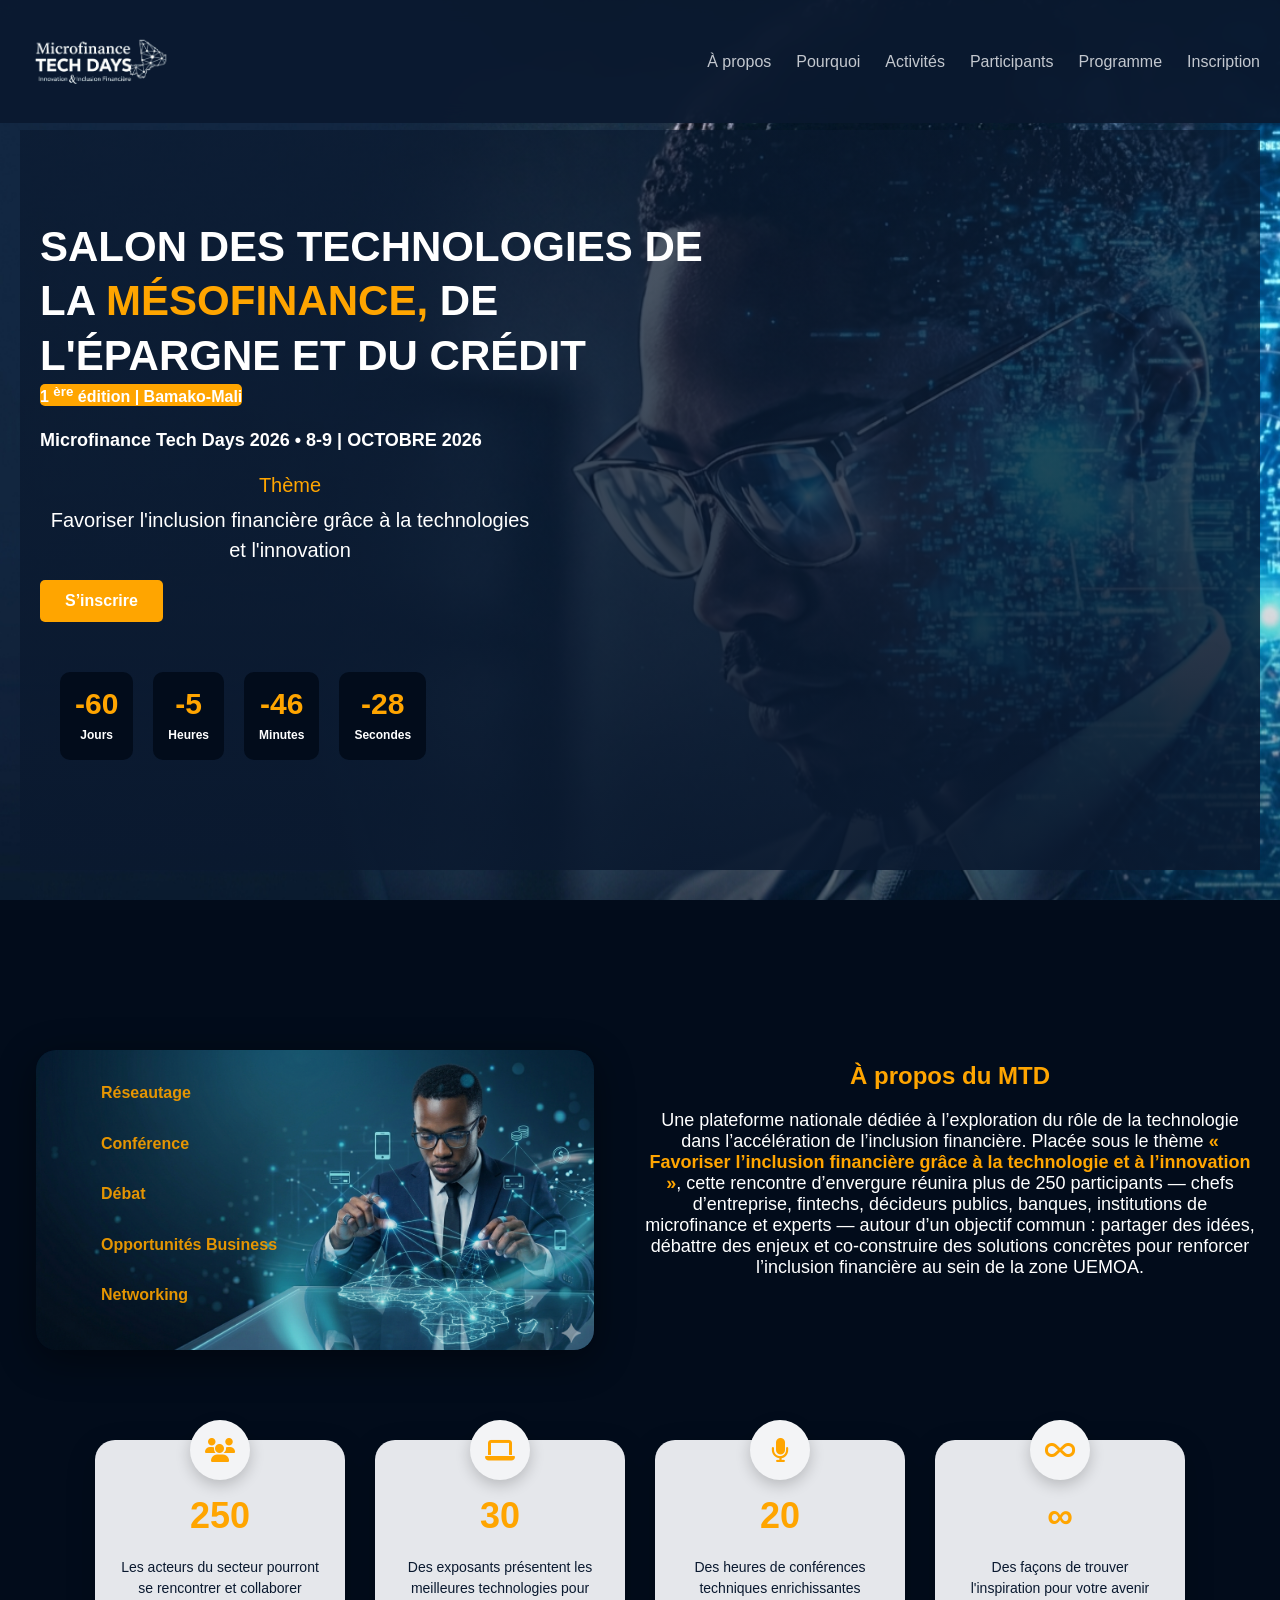
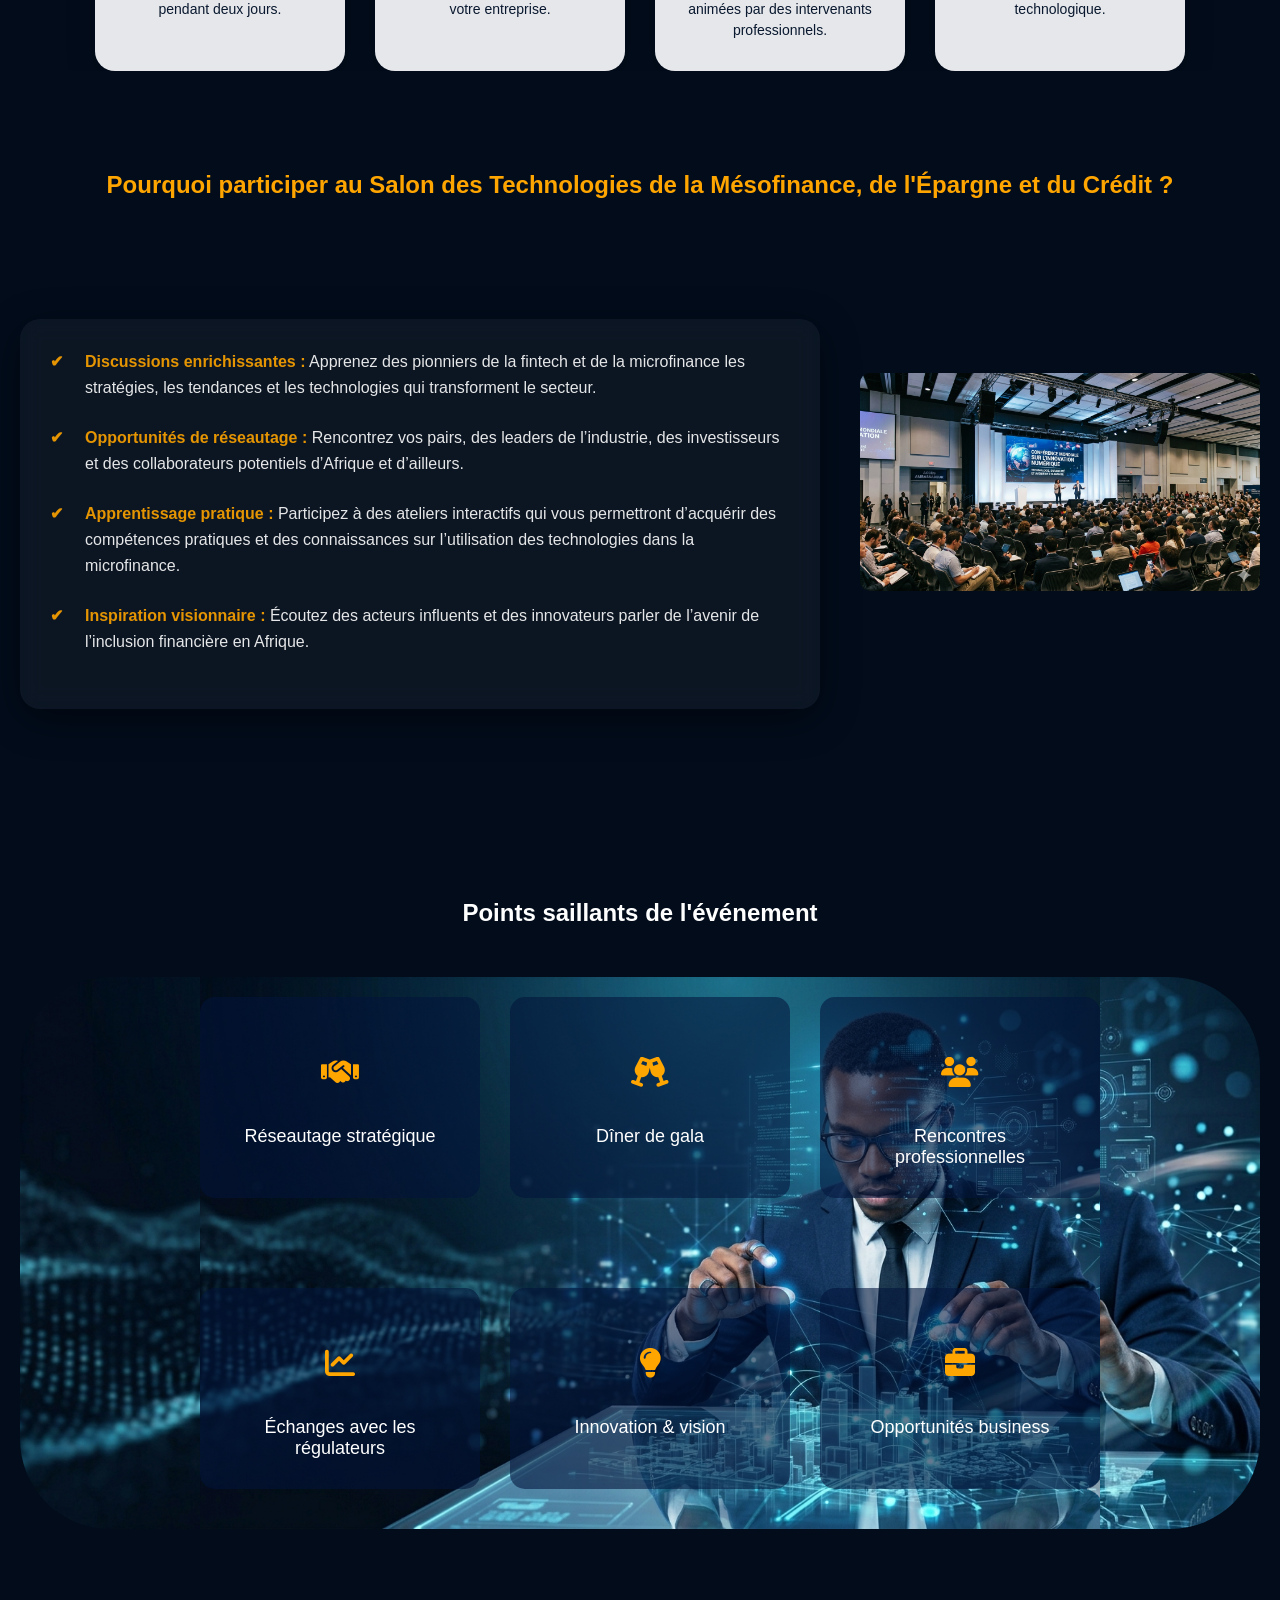
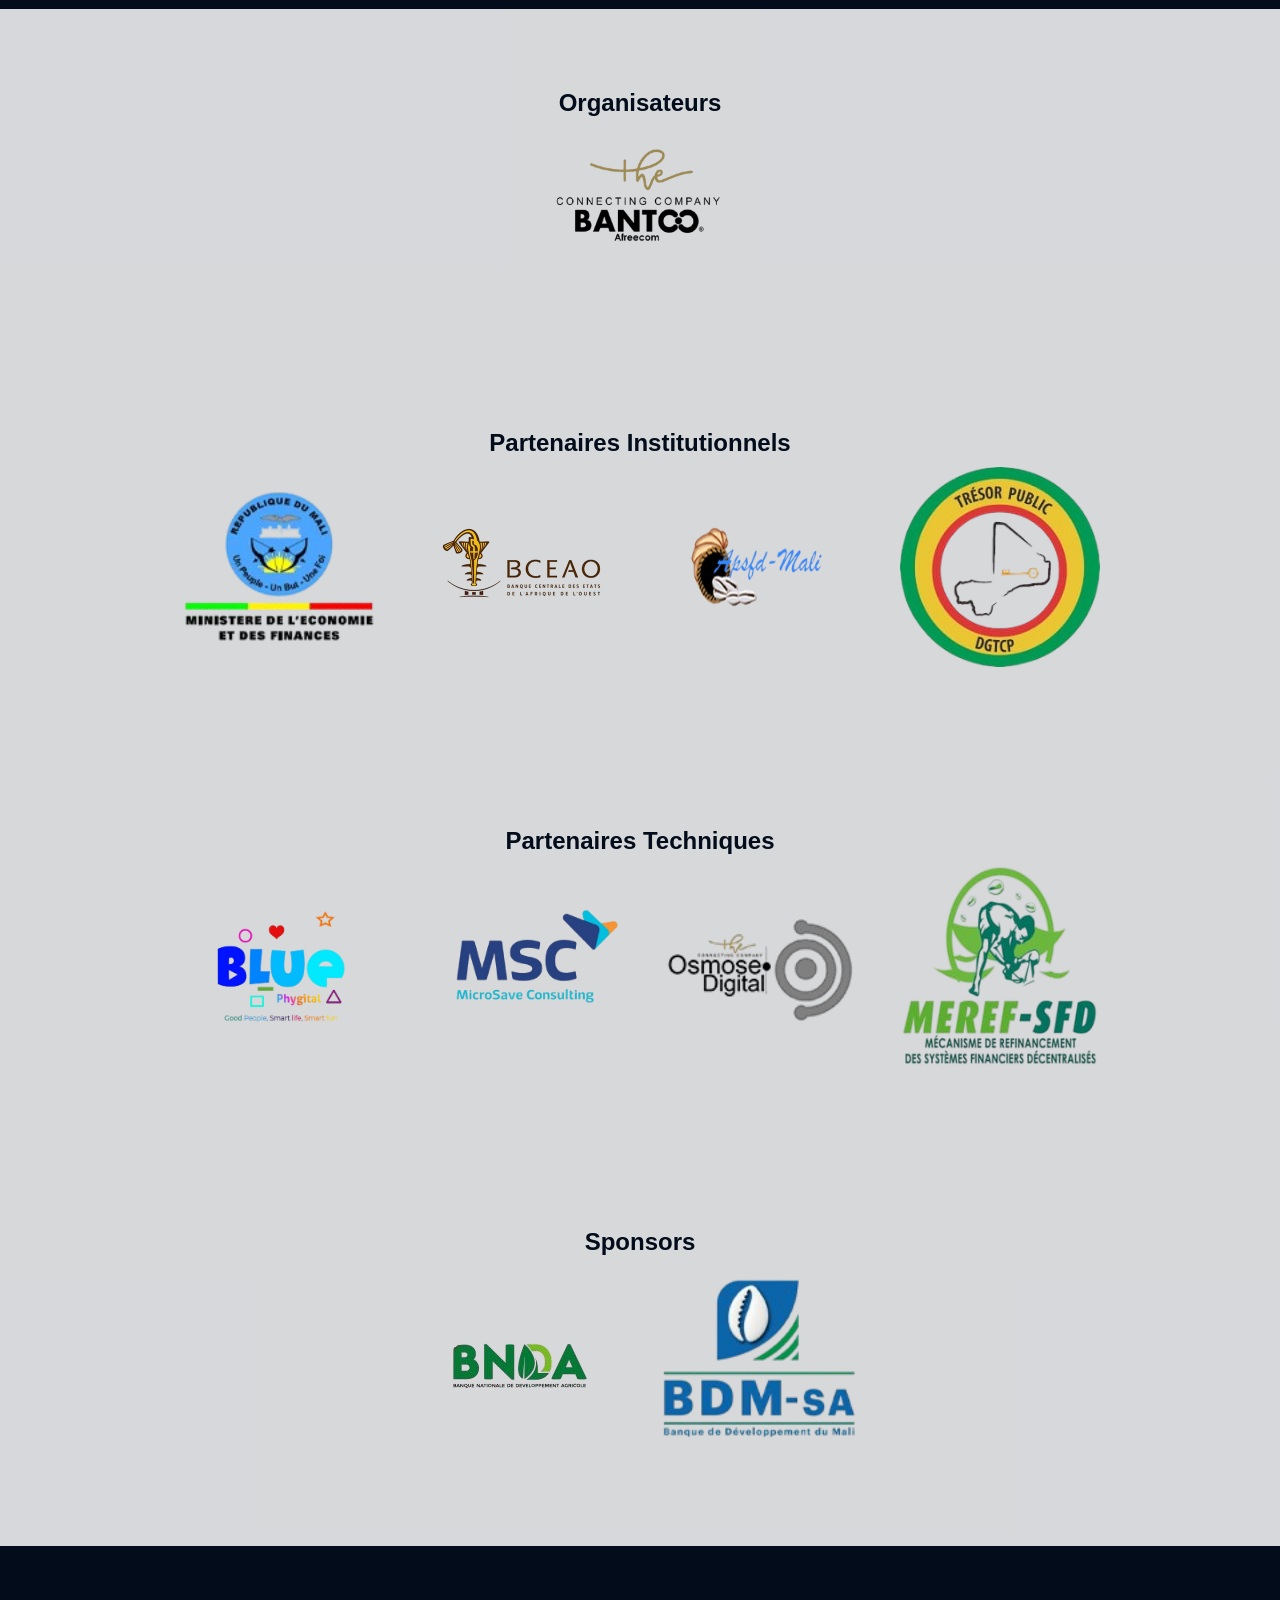
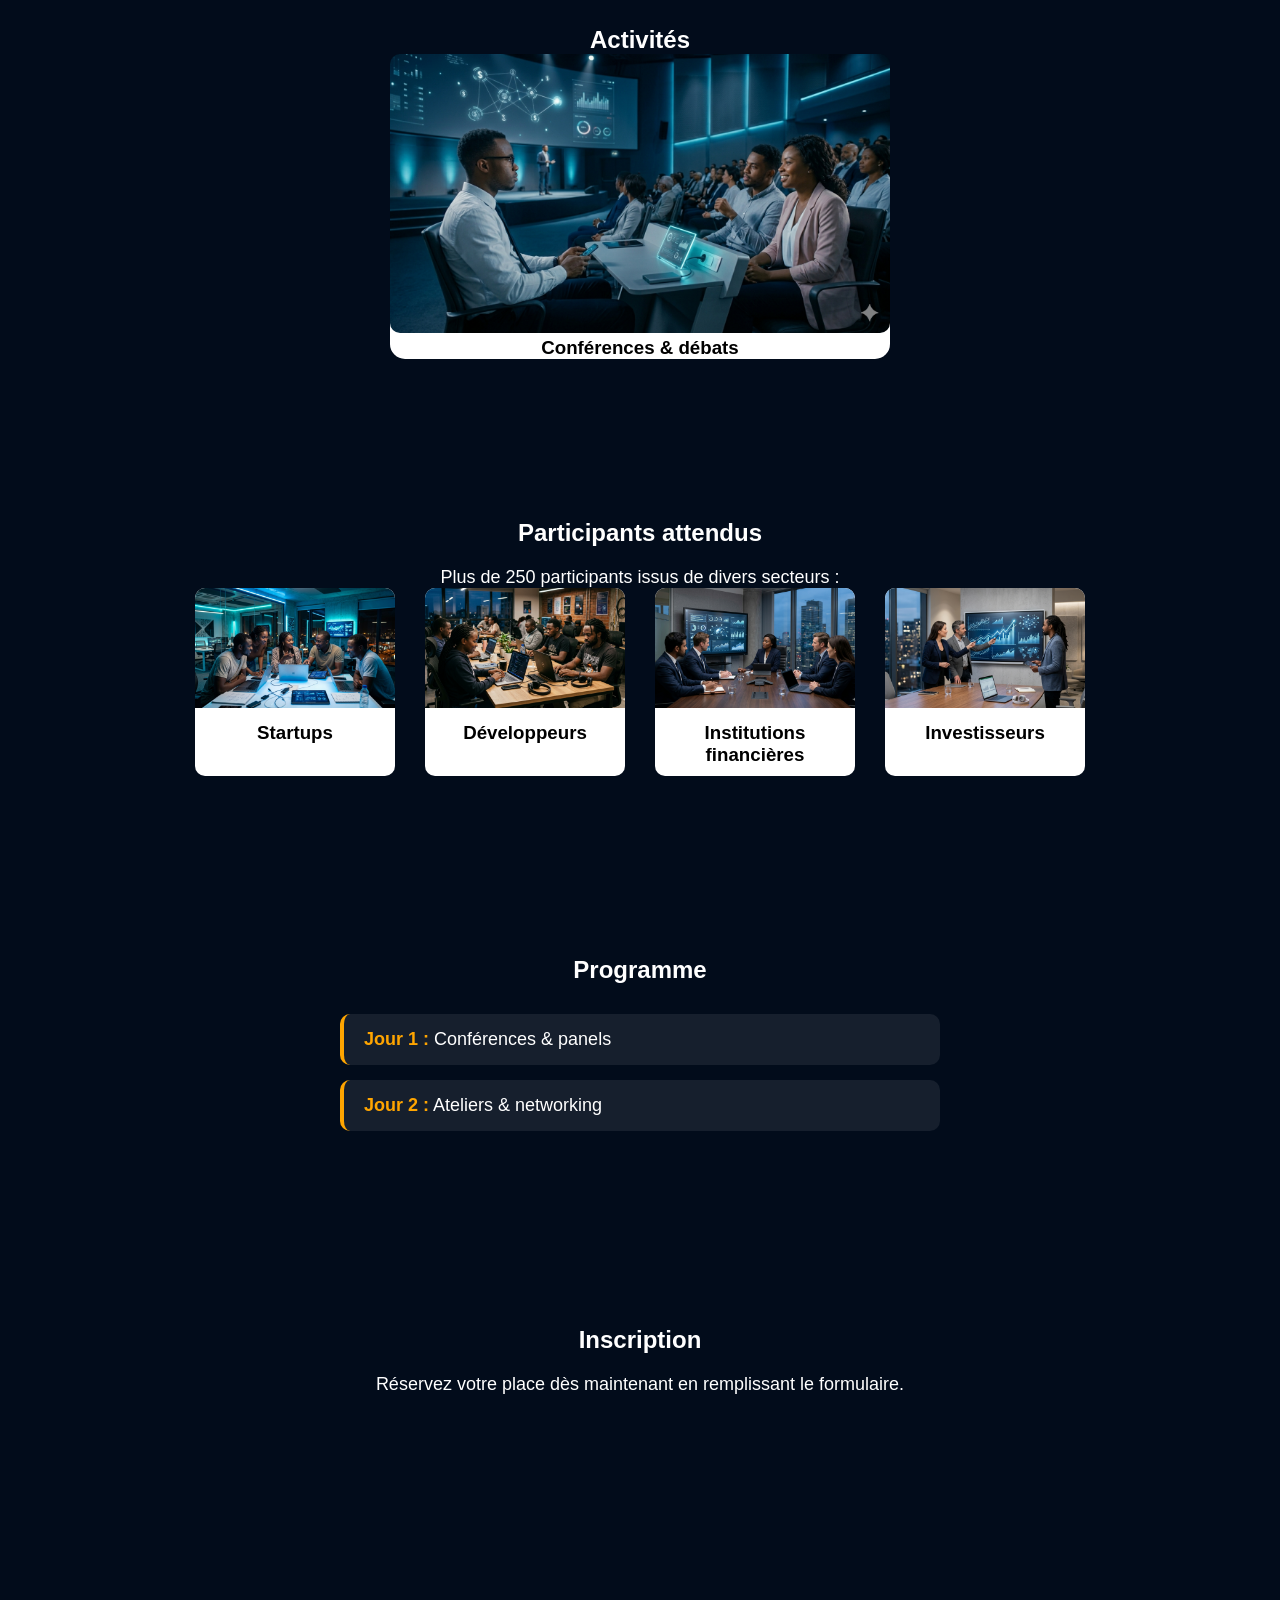
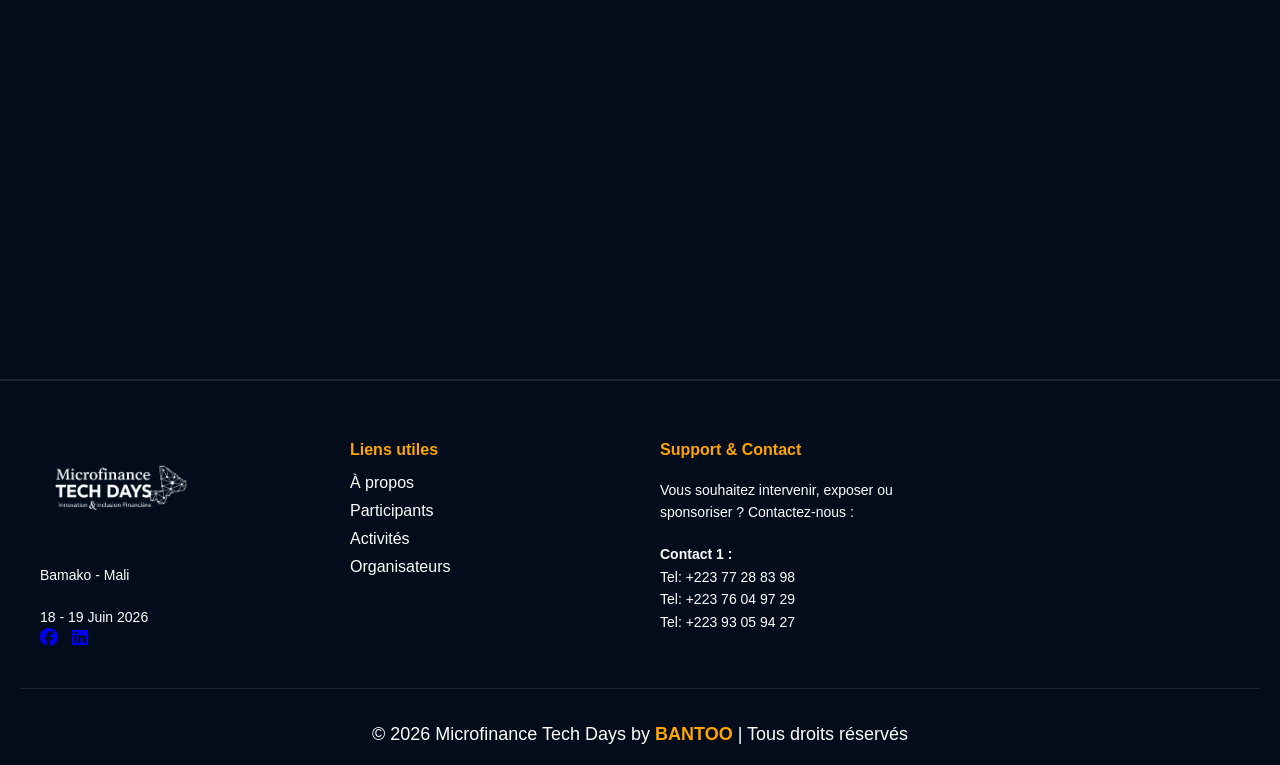
==== commit 3bb80db7: "Feat Correct Date" ====
--- a/index.html
+++ b/index.html
@@ -162,7 +162,7 @@
 
       <div class="why-image">
         <img src="images/conf.png" alt="Pourquoi participer">
-        <img src="images/why.png" alt="Pourquoi participer">
+        <!-- <img src="images/why.png" alt="Pourquoi participer"> -->
       </div>
 
     </div>
@@ -343,8 +343,6 @@
           <a href="https://www.facebook.com/profile.php?id=61573254868620 "><i class="fab fa-facebook"></i></a>
           <a href="https://www.linkedin.com/company/microfinance-tech-days/?viewAsMember=true"><i
               class="fab fa-linkedin"> </i></a>
-          <i class="fab fa-facebook"></i>
-          <i class="fab fa-linkedin"></i>
         </div>
       </div>
 
@@ -372,7 +370,7 @@
         <p>Vous souhaitez intervenir, exposer ou sponsoriser ? Contactez-nous :</p>
 
         <p><strong>Contact 1 :</strong><br>
-          Email: contact@event.com<br>
+          <!-- Email: contact@event.com<br> -->
           Tel: +223 77 28 83 98 <br>
           Tel: +223 76 04 97 29<br>
           Tel: +223 93 05 94 27</p>
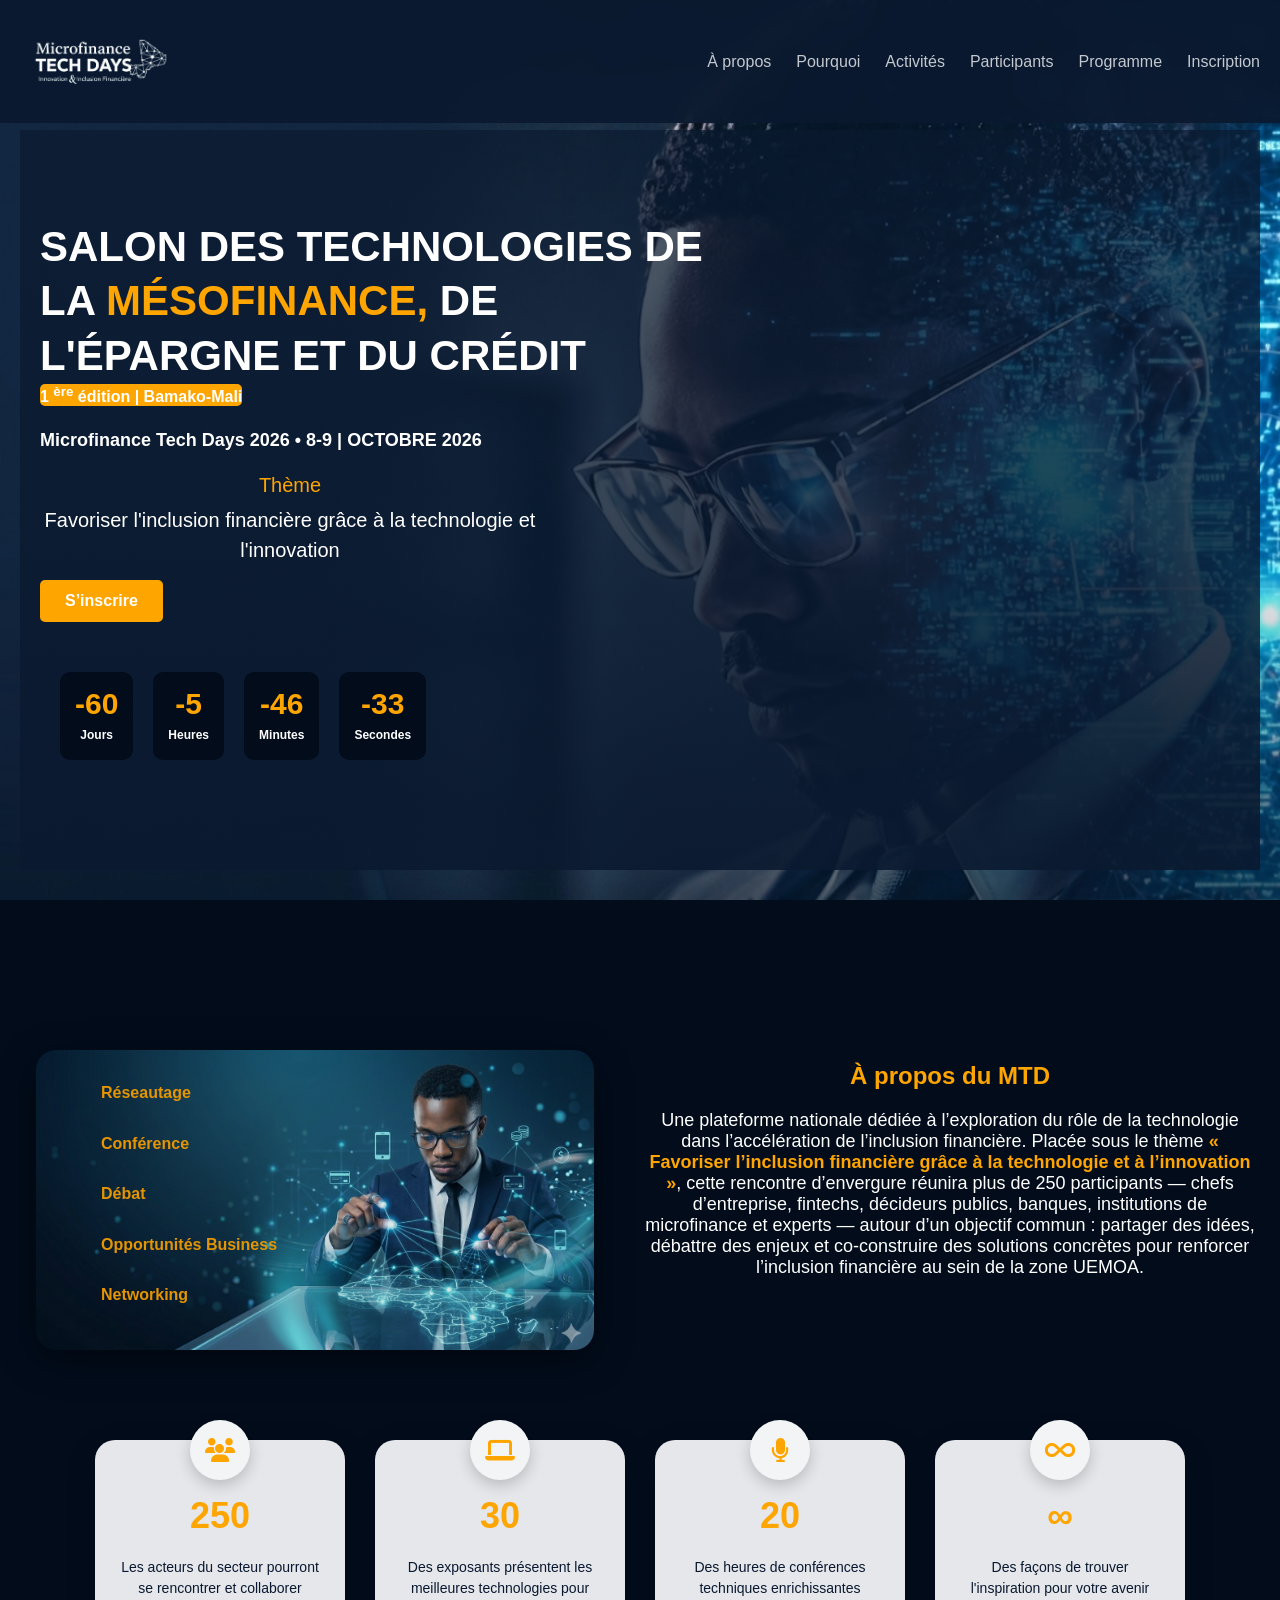
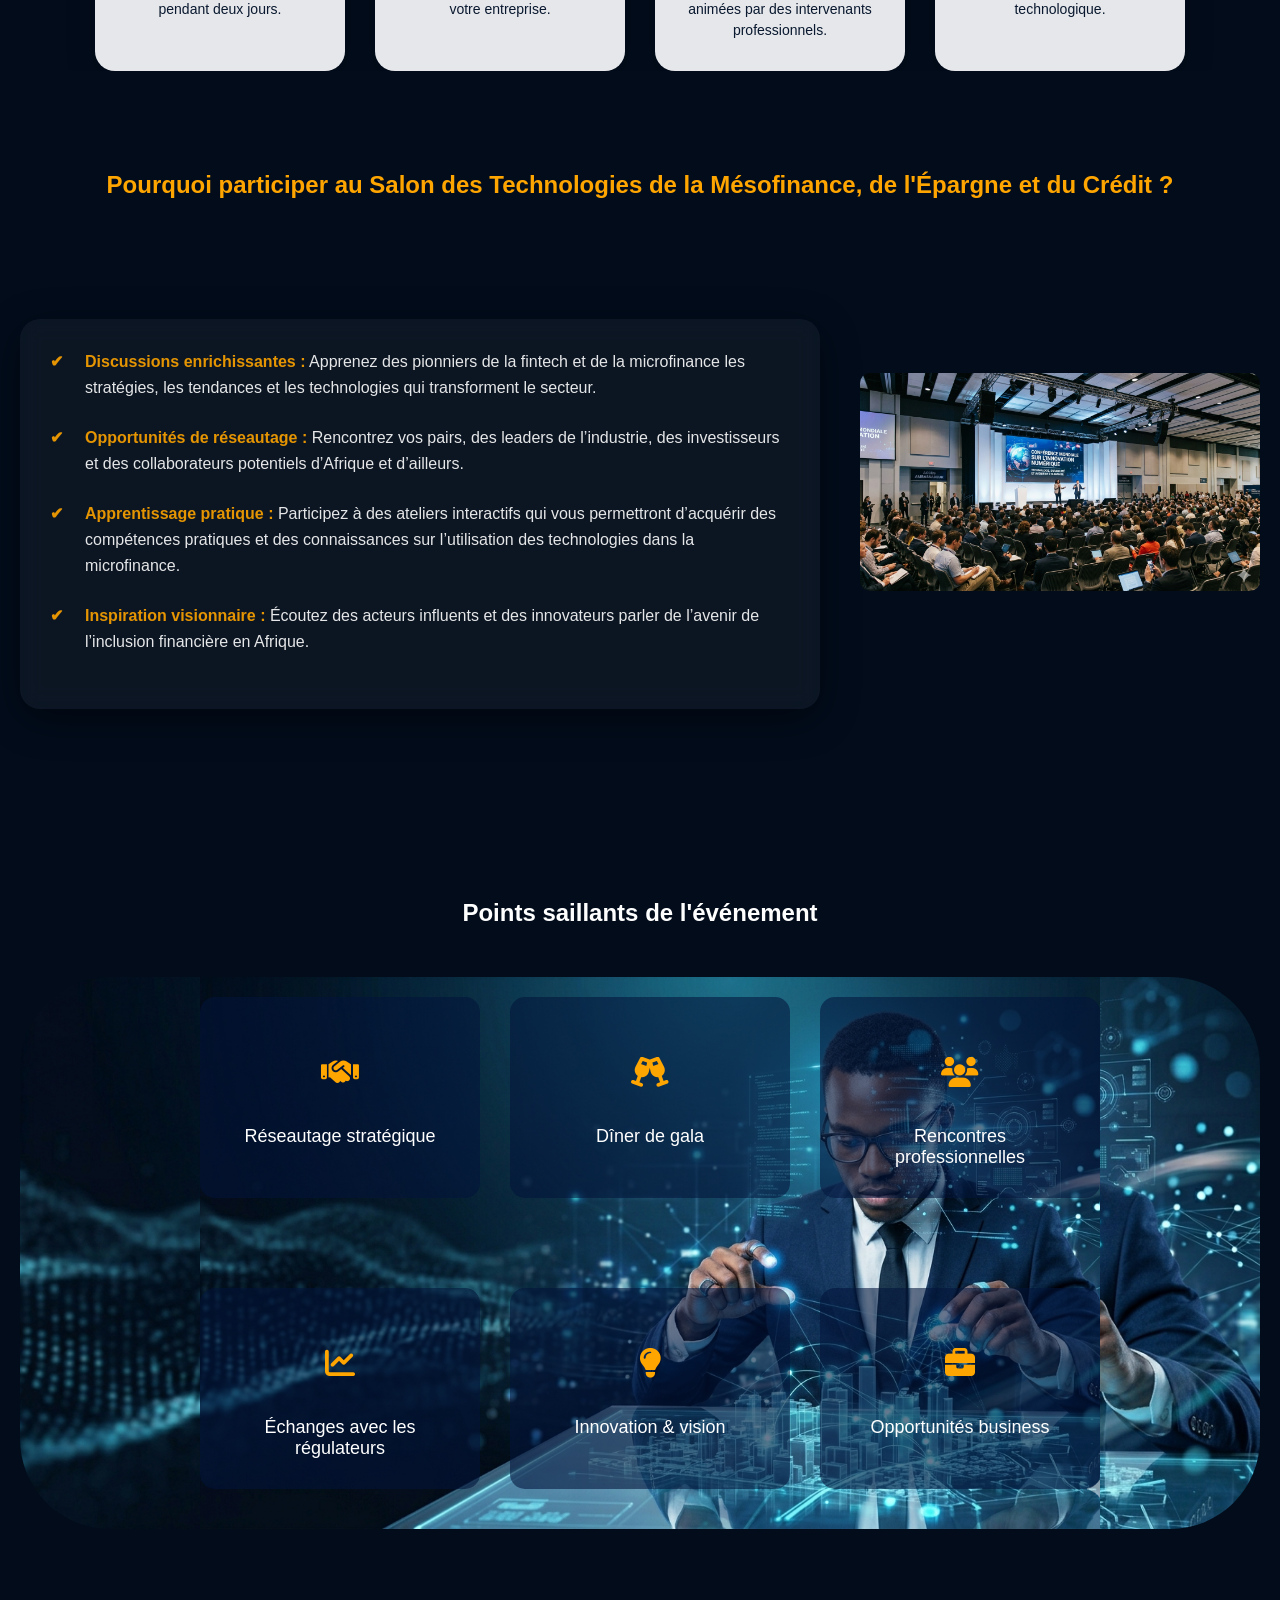
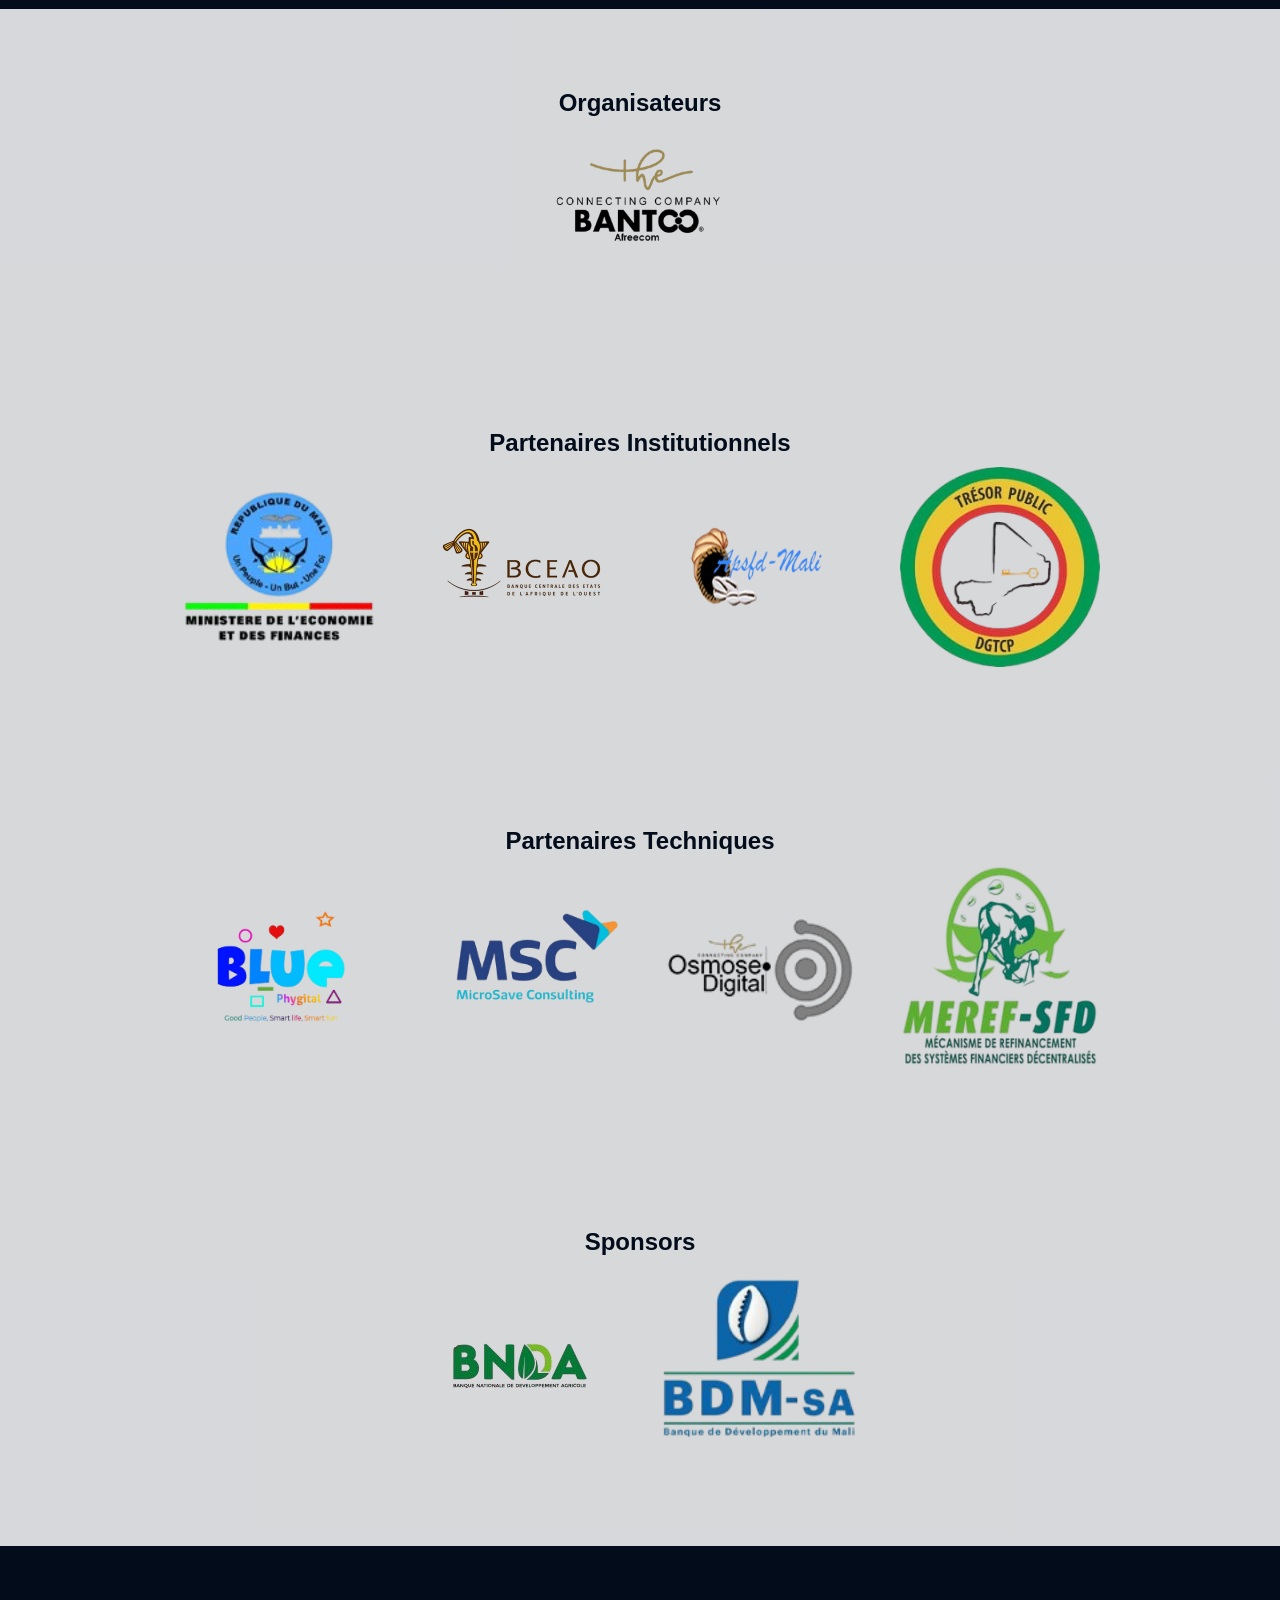
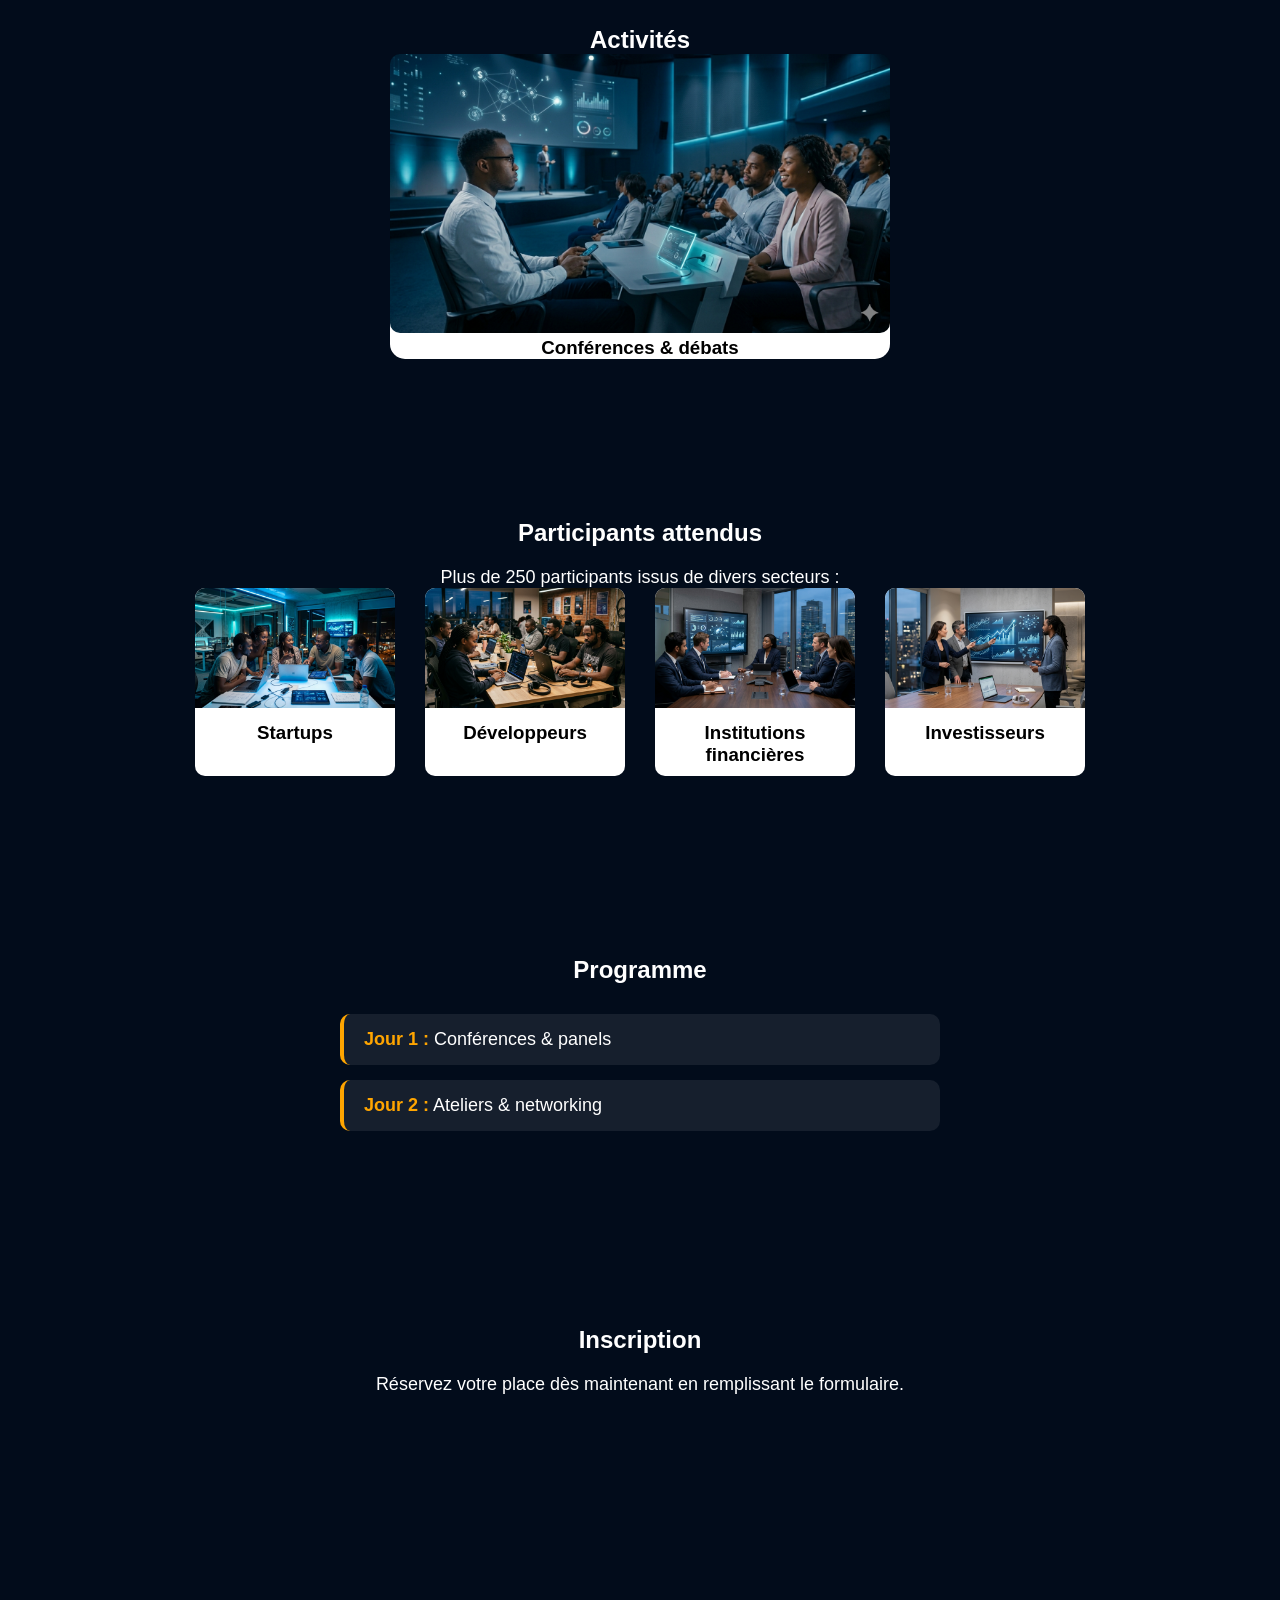
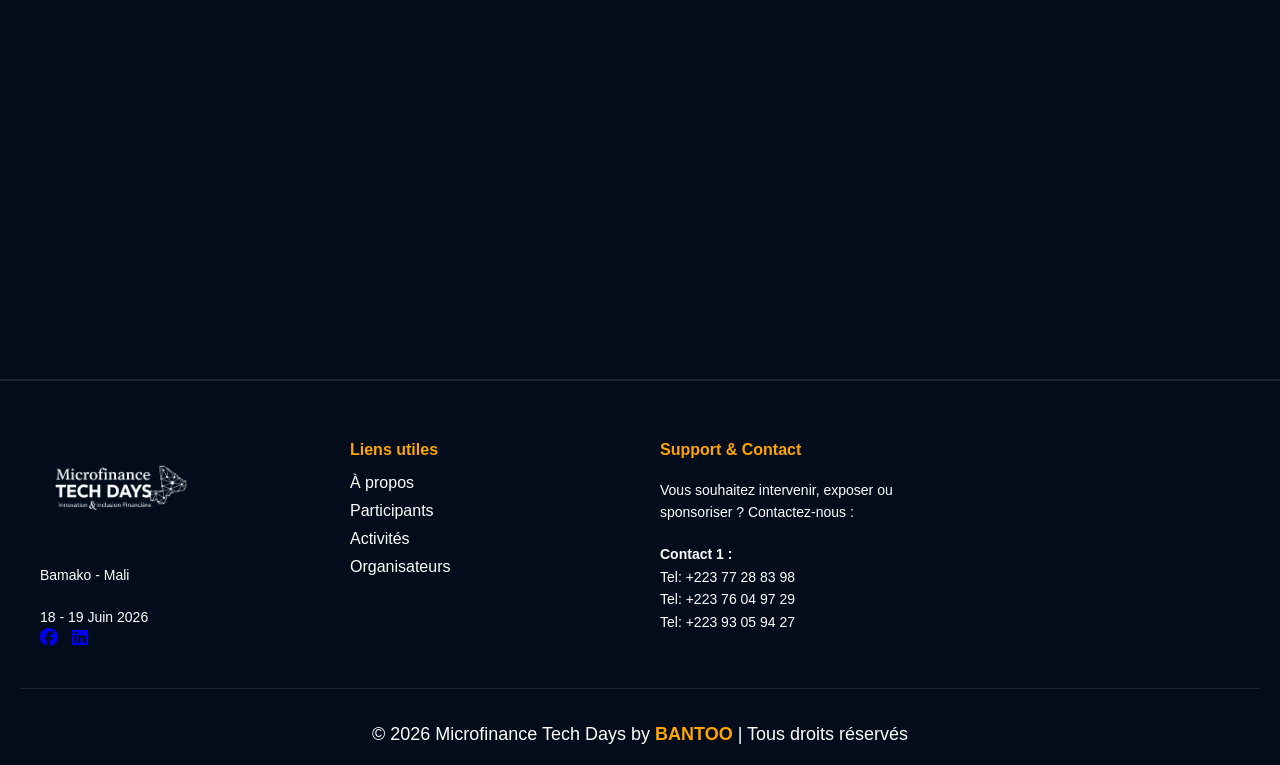
==== commit a6fb324e: "Feat: correct" ====
--- a/index.html
+++ b/index.html
@@ -39,7 +39,7 @@
       <h4 class="fade-in-delay">1 <sup>ère</sup> édition | Bamako-Mali</h4>
       <p class="fade-in-delay">Microfinance Tech Days 2026 • 8-9 | OCTOBRE 2026</p>
 
-      <h2 class="fade-in-delay">Favoriser l'inclusion financière grâce à la technologies et l'innovation </h2>
+      <h2 class="fade-in-delay">Favoriser l'inclusion financière grâce à la technologie et l'innovation </h2>
       <a href="#inscription" class="btn fade-in-delay">S’inscrire</a>
       <div class="countdown">
         <div><span id="days">0</span>
